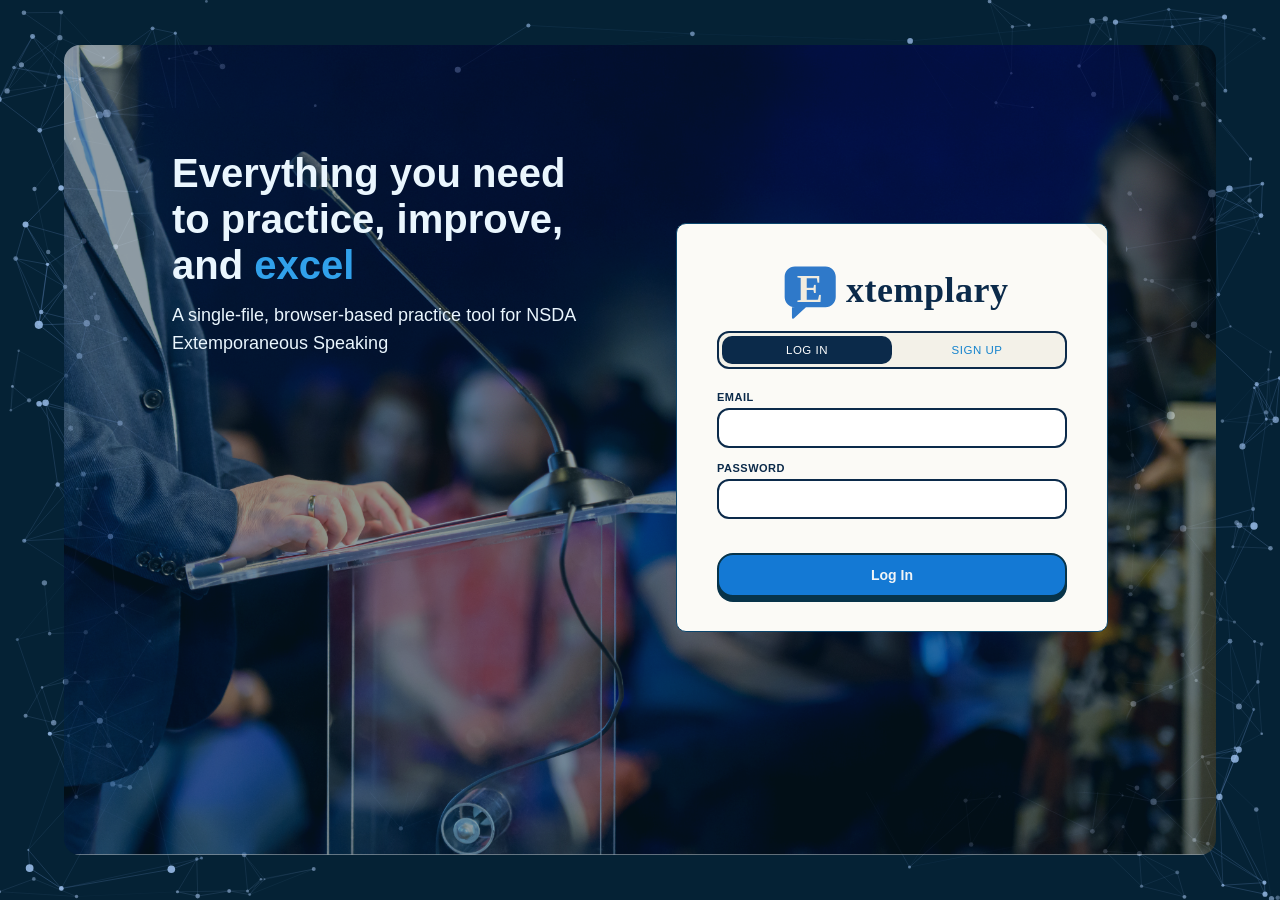
==== index.html @ 8bc2e354 "separated ballot feedback into small sections" ====
<!DOCTYPE html>
<html lang="en">
<head>
<meta charset="UTF-8" />
<meta name="viewport" content="width=device-width, initial-scale=1.0" />
<meta name="theme-color" content="#052235" />
<meta name="mobile-web-app-capable" content="yes" />
<meta name="apple-mobile-web-app-capable" content="yes" />
<meta name="apple-mobile-web-app-status-bar-style" content="black-translucent" />
<meta name="apple-mobile-web-app-title" content="Extemplary" />
<title>Extemplary</title>
<link rel="icon" type="image/svg+xml" href="data:image/svg+xml,%3Csvg xmlns='http://www.w3.org/2000/svg' viewBox='0 0 36 37'%3E%3Cpath d='M9 2H27C30.3137 2 33 4.68629 33 8V20C33 23.3137 30.3137 26 27 26H15.5L8.5 32.5C8.03 32.94 7.28 32.6 7.28 31.96V26H9C5.68629 26 3 23.3137 3 20V8C3 4.68629 5.68629 2 9 2Z' fill='%232f79c9'/%3E%3Ctext x='18' y='15' text-anchor='middle' dominant-baseline='central' font-family='Georgia, Iowan Old Style, Palatino Linotype, Book Antiqua, serif' font-weight='900' font-size='23' fill='%23f1ecdf'%3EE%3C/text%3E%3C/svg%3E" />
<link rel="stylesheet" href="style.css" />
<script src="data.js"></script>
<script src="vendor/jspdf.umd.min.js"></script>
<script src="vendor/supabase.js"></script>
</head>
<body>

<div id="iconSpriteMount"></div>
<script src="index-icons.js"></script>

<button type="button" id="previewExitBtn" aria-label="Close example and return to sign in">
  <svg viewBox="0 0 24 24" fill="none" stroke="currentColor" stroke-width="2.5" stroke-linecap="round" stroke-linejoin="round"><use href="#icon-17"></use></svg>
</button>

<div class="toast-container" id="toastContainer" aria-live="polite"></div>

<div class="settings-panel hint-banner hidden" id="firstVisitHint">
  <div class="sp-head">
    <span>Tip</span>
  </div>

  <div class="sp-body">
    Press <kbd>?</kbd> anytime to see keyboard shortcuts.
  </div>
  <button type="button" id="firstVisitHintClose" class="hint-banner-close" aria-label="Dismiss">&times;</button>
</div>

<div class="side-words left" id="sideWordsLeft" aria-hidden="true"><div class="side-words-inner" id="sideWordsLeftInner"></div></div>
<div class="side-words right" id="sideWordsRight" aria-hidden="true"><div class="side-words-inner" id="sideWordsRightInner"></div></div>
<div class="side-words-glow left" id="sideWordsLeftGlow" aria-hidden="true"><div class="side-words-inner" id="sideWordsLeftGlowInner"></div></div>
<div class="side-words-glow right" id="sideWordsRightGlow" aria-hidden="true"><div class="side-words-inner" id="sideWordsRightGlowInner"></div></div>

<div id="signalOverlay" role="alert" aria-live="assertive">
  <div class="overlay-backdrop"></div>
  <div class="overlay-card" id="overlayCard">
    <button class="overlay-dismiss" id="overlayDismiss" aria-label="Dismiss">×</button>
    <div class="ov-label" id="overlayLabel">Time Signal</div>
    <div class="ov-time" id="overlayTime"></div>
    <div class="ov-sub" id="overlaySub"></div>
    <div class="ov-warn" id="overlayWarn"></div>
  </div>
</div>

<header class="topbar">
  <div class="brand">
    <div class="mark"><span class="mark-e-wrap" aria-hidden="true"><svg viewBox="0 0 36 37" fill="none"><use href="#icon-18"></use></svg></span>xtemplary</div>
  </div>
  <div style="display:flex;align-items:center;gap:12px;flex-wrap:nowrap;flex-shrink:0;">
    <div class="session-tag" id="sessionTag"><span class="rt-num" id="sessionDateLabel">Round 1</span></div>
    <button class="gear-btn" id="streakToggle" type="button" aria-label="Streak Calendar" title="Streak Calendar">
      <svg viewBox="0 0 24 24" width="21" height="21" fill="none" stroke="currentColor" stroke-width="2" stroke-linecap="round" stroke-linejoin="round"><use href="#icon-19"></use></svg>
    </button>
    <button class="gear-btn" id="historyToggle" type="button" aria-label="My Ballot History" title="My Ballot History">
      <svg viewBox="0 0 24 24" width="21" height="21" fill="none" stroke="currentColor" stroke-width="2" stroke-linecap="round" stroke-linejoin="round"><use href="#icon-20"></use></svg>
    </button>
    <button class="gear-btn" id="timerToggle" type="button" aria-label="Prep Timer" title="30-Minute Prep Timer">
      <svg viewBox="0 0 24 24" width="21" height="21" fill="none" stroke="currentColor" stroke-width="2" stroke-linecap="round" stroke-linejoin="round">
        <line x1="10" y1="2" x2="14" y2="2"></line>
        <line class="timer-hand" x1="12" y1="14" x2="12" y2="9"></line>
        <circle cx="12" cy="14" r="8"></circle>
      </svg>
      <span class="timer-badge hidden" id="timerBadge">30:00</span>
    </button>
    <button class="gear-btn" id="settingsToggle" type="button" aria-label="Time Signal Settings" title="Time Signal Settings">
      <svg viewBox="0 0 24 24" width="21" height="21" fill="none" stroke="currentColor" stroke-width="2" stroke-linecap="round" stroke-linejoin="round"><use href="#icon-22"></use></svg>
    </button>
    <button class="gear-btn" id="themeToggle" type="button" aria-label="Toggle light/dark mode" title="Toggle light/dark mode">
      <svg viewBox="0 0 24 24" width="21" height="21" fill="none" stroke="currentColor" stroke-width="2" stroke-linecap="round" stroke-linejoin="round" id="themeIconMoon"><use href="#icon-23"></use></svg>
      <svg viewBox="0 0 24 24" width="21" height="21" fill="none" stroke="currentColor" stroke-width="2" stroke-linecap="round" stroke-linejoin="round" id="themeIconSun" class="hidden"><use href="#icon-24"></use></svg>
    </button>
    <button class="gear-btn" id="shortcutsToggle" type="button" aria-label="Keyboard shortcuts" title="Keyboard shortcuts">
      <svg viewBox="0 0 24 24" width="21" height="21" fill="none" stroke="currentColor" stroke-width="2" stroke-linecap="round" stroke-linejoin="round"><use href="#icon-25"></use></svg>
    </button>
    <button class="gear-btn" id="briefingToggle" type="button" aria-label="Tournament Briefing" title="Tournament Briefing — current events overview">
      <svg viewBox="0 0 24 24" width="21" height="21" fill="none" stroke="currentColor" stroke-width="2" stroke-linecap="round" stroke-linejoin="round"><use href="#icon-26"></use></svg>
    </button>
    <button class="gear-btn" id="citationToggle" type="button" aria-label="Citation Checker" title="Citation Checker — verify a quote against its source">
      <svg viewBox="0 0 24 24" width="21" height="21" fill="none" stroke="currentColor" stroke-width="2" stroke-linecap="round" stroke-linejoin="round"><use href="#icon-27"></use></svg>
    </button>
    <button class="gear-btn" id="helpToggle" type="button" aria-label="Example Ballot" title="See an example ballot">
      <svg viewBox="0 0 24 24" width="21" height="21" fill="none" stroke="currentColor" stroke-width="2" stroke-linecap="round" stroke-linejoin="round"><use href="#icon-28"></use></svg>
    </button>
  </div>
</header>

<button class="nav-hamburger-persistent hidden" id="navMenuPersistentToggle" type="button" aria-label="Open menu" title="Menu">
  <svg viewBox="0 0 24 24" width="27" height="27" fill="none" stroke="currentColor" stroke-width="3" stroke-linecap="round" stroke-linejoin="round"><use href="#icon-30"></use></svg>
</button>

<button class="streak-fab hidden" id="streakFab" type="button" aria-label="Current streak" title="Current streak">
  <svg viewBox="0 0 24 24" width="24" height="24" id="streakFabIcon" class="flame-icon" aria-hidden="true">
    <g class="flame-sway">
      <path class="flame-layer flame-outer" d="M8.5 14.5A2.5 2.5 0 0 0 11 12c0-1.38-.5-2-1-3-1.072-2.143-.224-4.054 2-6 .5 2.5 2 4.9 4 6.5 2 1.6 3 3.5 3 5.5a7 7 0 1 1-14 0c0-1.153.433-2.294 1-3a2.5 2.5 0 0 0 2.5 2.5z"/>
      <path class="flame-layer flame-mid" d="M10.8 14.1c0-1 .9-1.7.8-3-.1-1 .3-1.9 1.1-2.6.1 1 .8 1.9 1.6 2.6.8.7 1.3 1.6 1.3 2.6a3.6 3.6 0 1 1-7.2 0c0-.5.15-1 .4-1.5z"/>
      <path class="flame-layer flame-inner" d="M10.9 14c0-.6.5-1 .4-1.8-.1-.6.2-1.1.6-1.5.1.6.5 1.1 1 1.5.5.4.8.9.8 1.5a1.85 1.85 0 1 1-3.7 0c0-.3.05-.55.15-.8z"/>
      <ellipse class="flame-layer flame-core" cx="12" cy="15.6" rx="1" ry="1.4"/>
    </g>
    <circle class="flame-spark flame-spark-1" cx="10.4" cy="9.4" r="0.55"/>
    <circle class="flame-spark flame-spark-2" cx="14.1" cy="8.2" r="0.42"/>
    <circle class="flame-spark flame-spark-3" cx="12.2" cy="7" r="0.35"/>
  </svg>
  <span class="streak-fab-count" id="streakFabCount">0</span>
</button>

<div class="nav-drawer" id="navMenuPanel">
  <div class="nav-drawer-head">
    <button class="nav-hamburger-fab" id="navMenuToggle" type="button" aria-label="Menu" title="Menu" aria-haspopup="true" aria-expanded="true">
      <svg viewBox="0 0 24 24" width="27" height="27" fill="none" stroke="currentColor" stroke-width="3" stroke-linecap="round" stroke-linejoin="round"><use href="#icon-30"></use></svg>
    </button>
    <div class="nav-drawer-user">
      <button type="button" class="nav-drawer-username" id="speakerName" title="Click to copy">@you</button>
      <span class="nav-drawer-email hidden" id="accountEmail"></span>
    </div>
  </div>
  <div class="sp-body nav-menu-body">
    <button type="button" class="nav-menu-item" id="navHomeBtn">
      <svg viewBox="0 0 24 24" width="19" height="19" fill="none" stroke="currentColor" stroke-width="2" stroke-linecap="round" stroke-linejoin="round"><use href="#icon-32"></use></svg>
      <span>Home</span>
    </button>
    <div class="nav-menu-divider"></div>
    <button type="button" class="nav-menu-item" data-target="streakToggle">
      <svg viewBox="0 0 24 24" width="19" height="19" fill="none" stroke="currentColor" stroke-width="2" stroke-linecap="round" stroke-linejoin="round"><use href="#icon-33"></use></svg>
      <span>Calendar</span>
    </button>
    <button type="button" class="nav-menu-item" data-target="historyToggle">
      <svg viewBox="0 0 24 24" width="19" height="19" fill="none" stroke="currentColor" stroke-width="2" stroke-linecap="round" stroke-linejoin="round"><use href="#icon-34"></use></svg>
      <span>My Ballot History</span>
    </button>
    <button type="button" class="nav-menu-item" data-target="timerToggle">
      <svg viewBox="0 0 24 24" width="19" height="19" fill="none" stroke="currentColor" stroke-width="2" stroke-linecap="round" stroke-linejoin="round"><use href="#icon-35"></use></svg>
      <span>Timer</span>
    </button>
    <button type="button" class="nav-menu-item" data-target="settingsToggle">
      <svg viewBox="0 0 24 24" width="19" height="19" fill="none" stroke="currentColor" stroke-width="2" stroke-linecap="round" stroke-linejoin="round"><use href="#icon-36"></use></svg>
      <span>Time Signals</span>
    </button>
    <button type="button" class="nav-menu-item" data-target="themeToggle">
      <svg viewBox="0 0 24 24" width="18" height="18" fill="none" stroke="currentColor" stroke-width="2" stroke-linecap="round" stroke-linejoin="round" id="navThemeIconMoon"><use href="#icon-23"></use></svg>
      <svg viewBox="0 0 24 24" width="18" height="18" fill="none" stroke="currentColor" stroke-width="2" stroke-linecap="round" stroke-linejoin="round" id="navThemeIconSun" class="hidden"><use href="#icon-24"></use></svg>
      <span id="navThemeLabel">Dark Mode</span>
    </button>
    <button type="button" class="nav-menu-item" data-target="shortcutsToggle">
      <svg viewBox="0 0 24 24" width="19" height="19" fill="none" stroke="currentColor" stroke-width="2" stroke-linecap="round" stroke-linejoin="round"><use href="#icon-38"></use></svg>
      <span>Shortcuts</span>
    </button>
    <button type="button" class="nav-menu-item" data-target="briefingToggle">
      <svg viewBox="0 0 24 24" width="19" height="19" fill="none" stroke="currentColor" stroke-width="2" stroke-linecap="round" stroke-linejoin="round"><use href="#icon-39"></use></svg>
      <span>Current Events Summary</span>
    </button>
    <button type="button" class="nav-menu-item" data-target="citationToggle">
      <svg viewBox="0 0 24 24" width="19" height="19" fill="none" stroke="currentColor" stroke-width="2" stroke-linecap="round" stroke-linejoin="round"><use href="#icon-40"></use></svg>
      <span>Citation Checker</span>
    </button>
    <button type="button" class="nav-menu-item" data-target="helpToggle">
      <svg viewBox="0 0 24 24" width="19" height="19" fill="none" stroke="currentColor" stroke-width="2" stroke-linecap="round" stroke-linejoin="round"><use href="#icon-41"></use></svg>
      <span>Example Ballot</span>
    </button>
    <div class="nav-menu-divider"></div>
    <button type="button" class="btn primary nav-signout-btn hidden" id="signOutBtn">Sign out</button>
  </div>
</div>

<main>
  <div class="ballot" id="ballot">

    <button class="ai-compare-toggle-btn" id="aiCompareToggle" type="button" aria-label="LLM Model Rankings" title="LLM Model Rankings">
      <svg viewBox="0 0 24 24" width="18" height="18" fill="none" stroke="currentColor" stroke-width="2" stroke-linecap="round" stroke-linejoin="round">
        <rect x="3" y="14.5" width="5" height="6.5" rx="1.4"></rect>
        <rect x="9.5" y="3" width="5" height="18" rx="1.4"></rect>
        <rect x="16" y="9.5" width="5" height="11.5" rx="1.4"></rect>
      </svg>
    </button>
    <button class="rubric-toggle-btn" id="rubricToggle" type="button" aria-label="Grading Rubric" title="Grading Rubric">
      <svg viewBox="0 0 24 24" width="20" height="20" fill="none" stroke="currentColor" stroke-width="2" stroke-linecap="round" stroke-linejoin="round"><use href="#icon-70"></use></svg>
    </button>
    <div class="print-brand" aria-hidden="true">
      <span class="mark-e-wrap" style="width:26px;height:24px;"><svg viewBox="0 0 36 37" fill="none"><use href="#icon-42"></use></svg></span>
      <span class="print-brand-name">xtemplary</span>
    </div>
    <div class="ballot-head">
      <div class="ballot-head-top">
        <div class="ballot-head-left">
          <div class="ballot-title" id="ballotTitle">Practice Ballot</div>
          <div class="field ballot-mode-label is-regular" id="ballotModeLabel">Regular Practice</div>
        </div>

        <div class="mode-switch-hint" id="modeSwitchHint">Full 7-minute round, graded on all 8 rubric categories.</div>
      </div>
    </div>

    <div class="ballot-body">

      <div id="view-record">

        <div class="mode-switch-row">
          <div class="mode-switch" id="modeSwitch" role="tablist" aria-label="Practice mode">
            <button type="button" class="mode-switch-btn active" id="modeRegularBtn" data-mode="regular" role="tab" aria-selected="true">Regular Practice</button>
            <button type="button" class="mode-switch-btn" id="modeIntroDrillBtn" data-mode="introdrill" role="tab" aria-selected="false">Rapid Drill: Intro</button>
            <button type="button" class="mode-switch-btn" id="modeBodyDrillBtn" data-mode="bodydrill" role="tab" aria-selected="false">Rapid Drill: Body</button>
            <button type="button" class="mode-switch-btn" id="modeRoughDraftBtn" data-mode="roughdraft" role="tab" aria-selected="false">Rough Draft</button>
          </div>

          <div class="model-picker" id="modelPicker">
            <button type="button" class="model-picker-btn" id="modelPickerBtn" aria-haspopup="listbox" aria-expanded="false" title="Choose the AI that judges your speech">
              <span class="model-picker-label" id="modelPickerLabel">GPT-OSS 120B</span>
              <svg class="model-picker-chevron" viewBox="0 0 24 24" width="14" height="14" fill="none" stroke="currentColor" stroke-width="2" stroke-linecap="round" stroke-linejoin="round"><polyline points="6 9 12 15 18 9"></polyline></svg>
            </button>
            <div class="model-picker-menu hidden" id="modelPickerMenu" role="listbox" aria-label="Judge model">
              <div class="tier-switch mode-switch" id="tierSwitch" role="tablist" aria-label="Model tier">
                <button type="button" class="mode-switch-btn tier-switch-btn tier-free active" data-tier="free" role="tab" aria-selected="true">Free</button>
                <button type="button" class="mode-switch-btn tier-switch-btn tier-advanced" data-tier="advanced" role="tab" aria-selected="false">Advanced</button>
                <button type="button" class="mode-switch-btn tier-switch-btn tier-frontier" data-tier="frontier" role="tab" aria-selected="false">Frontier</button>
              </div>
              <button type="button" class="model-picker-option active" data-model="llama" data-tier="free" role="option" aria-selected="true">
                <span class="model-picker-option-text">
                  <span class="model-picker-option-name-row"><span class="model-picker-option-name">GPT-OSS 120B</span><span class="model-star-rating" aria-label="1 of 5 stars"><svg class="star-icon filled" viewBox="0 0 24 24" width="10" height="10"><path d="M12 2.5l2.9 6.1 6.6.7-4.9 4.6 1.3 6.6L12 17.6l-5.9 3.1 1.3-6.6-4.9-4.6 6.6-.7z"/></svg><svg class="star-icon" viewBox="0 0 24 24" width="10" height="10"><path d="M12 2.5l2.9 6.1 6.6.7-4.9 4.6 1.3 6.6L12 17.6l-5.9 3.1 1.3-6.6-4.9-4.6 6.6-.7z"/></svg><svg class="star-icon" viewBox="0 0 24 24" width="10" height="10"><path d="M12 2.5l2.9 6.1 6.6.7-4.9 4.6 1.3 6.6L12 17.6l-5.9 3.1 1.3-6.6-4.9-4.6 6.6-.7z"/></svg><svg class="star-icon" viewBox="0 0 24 24" width="10" height="10"><path d="M12 2.5l2.9 6.1 6.6.7-4.9 4.6 1.3 6.6L12 17.6l-5.9 3.1 1.3-6.6-4.9-4.6 6.6-.7z"/></svg><svg class="star-icon" viewBox="0 0 24 24" width="10" height="10"><path d="M12 2.5l2.9 6.1 6.6.7-4.9 4.6 1.3 6.6L12 17.6l-5.9 3.1 1.3-6.6-4.9-4.6 6.6-.7z"/></svg></span></span>
                  <span class="model-picker-option-sub">OpenAI</span>
                </span>
                <svg class="model-picker-check" viewBox="0 0 24 24" width="16" height="16" fill="none" stroke="currentColor" stroke-width="2.5" stroke-linecap="round" stroke-linejoin="round"><polyline points="20 6 9 17 4 12"></polyline></svg>
              </button>
              <button type="button" class="model-picker-option" data-model="glm52" data-tier="free" role="option" aria-selected="false">
                <span class="model-picker-option-text">
                  <span class="model-picker-option-name-row"><span class="model-picker-option-name">GLM 5.2</span><span class="model-star-rating" aria-label="3 of 5 stars"><svg class="star-icon filled" viewBox="0 0 24 24" width="10" height="10"><path d="M12 2.5l2.9 6.1 6.6.7-4.9 4.6 1.3 6.6L12 17.6l-5.9 3.1 1.3-6.6-4.9-4.6 6.6-.7z"/></svg><svg class="star-icon filled" viewBox="0 0 24 24" width="10" height="10"><path d="M12 2.5l2.9 6.1 6.6.7-4.9 4.6 1.3 6.6L12 17.6l-5.9 3.1 1.3-6.6-4.9-4.6 6.6-.7z"/></svg><svg class="star-icon filled" viewBox="0 0 24 24" width="10" height="10"><path d="M12 2.5l2.9 6.1 6.6.7-4.9 4.6 1.3 6.6L12 17.6l-5.9 3.1 1.3-6.6-4.9-4.6 6.6-.7z"/></svg><svg class="star-icon" viewBox="0 0 24 24" width="10" height="10"><path d="M12 2.5l2.9 6.1 6.6.7-4.9 4.6 1.3 6.6L12 17.6l-5.9 3.1 1.3-6.6-4.9-4.6 6.6-.7z"/></svg><svg class="star-icon" viewBox="0 0 24 24" width="10" height="10"><path d="M12 2.5l2.9 6.1 6.6.7-4.9 4.6 1.3 6.6L12 17.6l-5.9 3.1 1.3-6.6-4.9-4.6 6.6-.7z"/></svg></span></span>
                  <span class="model-picker-option-sub">Z.ai</span>
                </span>
                <svg class="model-picker-check" viewBox="0 0 24 24" width="16" height="16" fill="none" stroke="currentColor" stroke-width="2.5" stroke-linecap="round" stroke-linejoin="round"><polyline points="20 6 9 17 4 12"></polyline></svg>
              </button>
              <button type="button" class="model-picker-option" data-model="qwen38" data-tier="free" role="option" aria-selected="false">
                <span class="model-picker-option-text">
                  <span class="model-picker-option-name-row"><span class="model-picker-option-name">Qwen3.8 2.4T A95B</span><span class="model-star-rating" aria-label="2 of 5 stars"><svg class="star-icon filled" viewBox="0 0 24 24" width="10" height="10"><path d="M12 2.5l2.9 6.1 6.6.7-4.9 4.6 1.3 6.6L12 17.6l-5.9 3.1 1.3-6.6-4.9-4.6 6.6-.7z"/></svg><svg class="star-icon filled" viewBox="0 0 24 24" width="10" height="10"><path d="M12 2.5l2.9 6.1 6.6.7-4.9 4.6 1.3 6.6L12 17.6l-5.9 3.1 1.3-6.6-4.9-4.6 6.6-.7z"/></svg><svg class="star-icon" viewBox="0 0 24 24" width="10" height="10"><path d="M12 2.5l2.9 6.1 6.6.7-4.9 4.6 1.3 6.6L12 17.6l-5.9 3.1 1.3-6.6-4.9-4.6 6.6-.7z"/></svg><svg class="star-icon" viewBox="0 0 24 24" width="10" height="10"><path d="M12 2.5l2.9 6.1 6.6.7-4.9 4.6 1.3 6.6L12 17.6l-5.9 3.1 1.3-6.6-4.9-4.6 6.6-.7z"/></svg><svg class="star-icon" viewBox="0 0 24 24" width="10" height="10"><path d="M12 2.5l2.9 6.1 6.6.7-4.9 4.6 1.3 6.6L12 17.6l-5.9 3.1 1.3-6.6-4.9-4.6 6.6-.7z"/></svg></span></span>
                  <span class="model-picker-option-sub">Alibaba</span>
                </span>
                <svg class="model-picker-check" viewBox="0 0 24 24" width="16" height="16" fill="none" stroke="currentColor" stroke-width="2.5" stroke-linecap="round" stroke-linejoin="round"><polyline points="20 6 9 17 4 12"></polyline></svg>
              </button>
              <button type="button" class="model-picker-option hidden" data-model="kimik3" data-tier="advanced" role="option" aria-selected="false">
                <span class="model-picker-option-text">
                  <span class="model-picker-option-name-row"><span class="model-picker-option-name">Kimi K3</span><span class="model-star-rating" aria-label="4 of 5 stars"><svg class="star-icon filled" viewBox="0 0 24 24" width="10" height="10"><path d="M12 2.5l2.9 6.1 6.6.7-4.9 4.6 1.3 6.6L12 17.6l-5.9 3.1 1.3-6.6-4.9-4.6 6.6-.7z"/></svg><svg class="star-icon filled" viewBox="0 0 24 24" width="10" height="10"><path d="M12 2.5l2.9 6.1 6.6.7-4.9 4.6 1.3 6.6L12 17.6l-5.9 3.1 1.3-6.6-4.9-4.6 6.6-.7z"/></svg><svg class="star-icon filled" viewBox="0 0 24 24" width="10" height="10"><path d="M12 2.5l2.9 6.1 6.6.7-4.9 4.6 1.3 6.6L12 17.6l-5.9 3.1 1.3-6.6-4.9-4.6 6.6-.7z"/></svg><svg class="star-icon filled" viewBox="0 0 24 24" width="10" height="10"><path d="M12 2.5l2.9 6.1 6.6.7-4.9 4.6 1.3 6.6L12 17.6l-5.9 3.1 1.3-6.6-4.9-4.6 6.6-.7z"/></svg><svg class="star-icon" viewBox="0 0 24 24" width="10" height="10"><path d="M12 2.5l2.9 6.1 6.6.7-4.9 4.6 1.3 6.6L12 17.6l-5.9 3.1 1.3-6.6-4.9-4.6 6.6-.7z"/></svg></span></span>
                  <span class="model-picker-option-sub">Moonshot AI</span>
                </span>
                <svg class="model-picker-check" viewBox="0 0 24 24" width="16" height="16" fill="none" stroke="currentColor" stroke-width="2.5" stroke-linecap="round" stroke-linejoin="round"><polyline points="20 6 9 17 4 12"></polyline></svg>
              </button>
              <button type="button" class="model-picker-option hidden" data-model="deepseekv4pro" data-tier="advanced" role="option" aria-selected="false">
                <span class="model-picker-option-text">
                  <span class="model-picker-option-name-row"><span class="model-picker-option-name">DeepSeek V4 Pro</span><span class="model-star-rating" aria-label="3 of 5 stars"><svg class="star-icon filled" viewBox="0 0 24 24" width="10" height="10"><path d="M12 2.5l2.9 6.1 6.6.7-4.9 4.6 1.3 6.6L12 17.6l-5.9 3.1 1.3-6.6-4.9-4.6 6.6-.7z"/></svg><svg class="star-icon filled" viewBox="0 0 24 24" width="10" height="10"><path d="M12 2.5l2.9 6.1 6.6.7-4.9 4.6 1.3 6.6L12 17.6l-5.9 3.1 1.3-6.6-4.9-4.6 6.6-.7z"/></svg><svg class="star-icon filled" viewBox="0 0 24 24" width="10" height="10"><path d="M12 2.5l2.9 6.1 6.6.7-4.9 4.6 1.3 6.6L12 17.6l-5.9 3.1 1.3-6.6-4.9-4.6 6.6-.7z"/></svg><svg class="star-icon" viewBox="0 0 24 24" width="10" height="10"><path d="M12 2.5l2.9 6.1 6.6.7-4.9 4.6 1.3 6.6L12 17.6l-5.9 3.1 1.3-6.6-4.9-4.6 6.6-.7z"/></svg><svg class="star-icon" viewBox="0 0 24 24" width="10" height="10"><path d="M12 2.5l2.9 6.1 6.6.7-4.9 4.6 1.3 6.6L12 17.6l-5.9 3.1 1.3-6.6-4.9-4.6 6.6-.7z"/></svg></span></span>
                  <span class="model-picker-option-sub">DeepSeek</span>
                </span>
                <svg class="model-picker-check" viewBox="0 0 24 24" width="16" height="16" fill="none" stroke="currentColor" stroke-width="2.5" stroke-linecap="round" stroke-linejoin="round"><polyline points="20 6 9 17 4 12"></polyline></svg>
              </button>
              <button type="button" class="model-picker-option hidden" data-model="gemini37flash" data-tier="advanced" role="option" aria-selected="false">
                <span class="model-picker-option-text">
                  <span class="model-picker-option-name-row"><span class="model-picker-option-name">Gemini 3.7 Flash</span><span class="model-star-rating" aria-label="3 of 5 stars"><svg class="star-icon filled" viewBox="0 0 24 24" width="10" height="10"><path d="M12 2.5l2.9 6.1 6.6.7-4.9 4.6 1.3 6.6L12 17.6l-5.9 3.1 1.3-6.6-4.9-4.6 6.6-.7z"/></svg><svg class="star-icon filled" viewBox="0 0 24 24" width="10" height="10"><path d="M12 2.5l2.9 6.1 6.6.7-4.9 4.6 1.3 6.6L12 17.6l-5.9 3.1 1.3-6.6-4.9-4.6 6.6-.7z"/></svg><svg class="star-icon filled" viewBox="0 0 24 24" width="10" height="10"><path d="M12 2.5l2.9 6.1 6.6.7-4.9 4.6 1.3 6.6L12 17.6l-5.9 3.1 1.3-6.6-4.9-4.6 6.6-.7z"/></svg><svg class="star-icon" viewBox="0 0 24 24" width="10" height="10"><path d="M12 2.5l2.9 6.1 6.6.7-4.9 4.6 1.3 6.6L12 17.6l-5.9 3.1 1.3-6.6-4.9-4.6 6.6-.7z"/></svg><svg class="star-icon" viewBox="0 0 24 24" width="10" height="10"><path d="M12 2.5l2.9 6.1 6.6.7-4.9 4.6 1.3 6.6L12 17.6l-5.9 3.1 1.3-6.6-4.9-4.6 6.6-.7z"/></svg></span></span>
                  <span class="model-picker-option-sub">Google</span>
                </span>
                <svg class="model-picker-check" viewBox="0 0 24 24" width="16" height="16" fill="none" stroke="currentColor" stroke-width="2.5" stroke-linecap="round" stroke-linejoin="round"><polyline points="20 6 9 17 4 12"></polyline></svg>
              </button>
              <button type="button" class="model-picker-option hidden" data-model="opus5" data-tier="frontier" role="option" aria-selected="false">
                <span class="model-picker-option-text">
                  <span class="model-picker-option-name-row"><span class="model-picker-option-name">Claude Opus 5</span><span class="model-star-rating" aria-label="5 of 5 stars"><svg class="star-icon filled" viewBox="0 0 24 24" width="10" height="10"><path d="M12 2.5l2.9 6.1 6.6.7-4.9 4.6 1.3 6.6L12 17.6l-5.9 3.1 1.3-6.6-4.9-4.6 6.6-.7z"/></svg><svg class="star-icon filled" viewBox="0 0 24 24" width="10" height="10"><path d="M12 2.5l2.9 6.1 6.6.7-4.9 4.6 1.3 6.6L12 17.6l-5.9 3.1 1.3-6.6-4.9-4.6 6.6-.7z"/></svg><svg class="star-icon filled" viewBox="0 0 24 24" width="10" height="10"><path d="M12 2.5l2.9 6.1 6.6.7-4.9 4.6 1.3 6.6L12 17.6l-5.9 3.1 1.3-6.6-4.9-4.6 6.6-.7z"/></svg><svg class="star-icon filled" viewBox="0 0 24 24" width="10" height="10"><path d="M12 2.5l2.9 6.1 6.6.7-4.9 4.6 1.3 6.6L12 17.6l-5.9 3.1 1.3-6.6-4.9-4.6 6.6-.7z"/></svg><svg class="star-icon filled" viewBox="0 0 24 24" width="10" height="10"><path d="M12 2.5l2.9 6.1 6.6.7-4.9 4.6 1.3 6.6L12 17.6l-5.9 3.1 1.3-6.6-4.9-4.6 6.6-.7z"/></svg></span></span>
                  <span class="model-picker-option-sub">Anthropic</span>
                </span>
                <svg class="model-picker-check" viewBox="0 0 24 24" width="16" height="16" fill="none" stroke="currentColor" stroke-width="2.5" stroke-linecap="round" stroke-linejoin="round"><polyline points="20 6 9 17 4 12"></polyline></svg>
              </button>
            </div>
          </div>

          <button type="button" class="start-timer-btn mode-regular" id="startTimerBtn" aria-label="Start Timer" title="Start Timer">
            <svg viewBox="0 0 24 24" fill="none" stroke="currentColor" stroke-width="2" stroke-linecap="round" stroke-linejoin="round">
              <line x1="10" y1="2" x2="14" y2="2"></line>
              <line x1="12" y1="14" x2="12" y2="9"></line>
              <circle cx="12" cy="14" r="8"></circle>
            </svg>
          </button>
        </div>

        <div class="settings-panel hidden" id="youtubePopover">
          <div class="sp-head">
            <span>YouTube Link</span>
          </div>
          <div class="sp-body">
            <input type="url" id="youtubeUrl" placeholder="Paste a YouTube video URL…"
              style="width:100%;font-family:var(--font-mono);font-size:12px;padding:8px 10px;border:1px solid var(--rule);border-radius:3px;background:#ffffff;color:var(--charcoal);margin-bottom:10px;" />
            <button class="btn primary" id="youtubeGoBtn" type="button" style="width:100%;">Continue &amp; Share Tab Audio</button>
            <div class="q-error" id="youtubeQuestionError" style="display:none;margin-top:6px;color:var(--score-red);">Please enter a question</div>
            <div class="q-hint" style="margin-top:6px;">Opens the link in a new tab, then asks you to share that tab with audio enabled. Leave blank if the tab is already open.</div>
          </div>
        </div>

        <div class="settings-panel hidden" id="shortcutsPanel">
          <div class="sp-head">
            <span>Keyboard Shortcuts</span>
          </div>
          <div class="sp-body" style="padding-bottom:14px;">
            <div class="shortcut-row"><span>Start / stop recording — or play / pause video while reviewing</span><kbd>Space</kbd></div>
            <div class="shortcut-row"><span>Toggle prep timer</span><kbd>T</kbd></div>
            <div class="shortcut-row"><span>Toggle time signal settings</span><kbd>S</kbd></div>
            <div class="shortcut-row"><span>Toggle light / dark mode</span><kbd>D</kbd></div>
            <div class="shortcut-row"><span>View example ballot</span><kbd>H</kbd></div>
            <div class="shortcut-row"><span>Close any open panel</span><kbd>Esc</kbd></div>
            <div class="shortcut-row"><span>Show this panel</span><kbd>?</kbd></div>
          </div>
        </div>

        <div class="settings-panel hidden rubric-panel" id="rubricPanel">
          <div class="sp-head">
            <span>Grading Rubric</span>
            <span>100 pts</span>
          </div>
          <div class="sp-body">

            <div class="rubric-mode-bar" id="rubricModeBar">
              <span class="rubric-mode-label" id="rubricModeLabel">Regular Practice Rubric</span>
              <select class="rubric-mode-select hidden" id="rubricModeSelect" aria-label="Choose which rubric to view">
                <option value="regular">Regular Practice</option>
                <option value="introdrill">Rapid Drill: Intro</option>
                <option value="bodydrill">Rapid Drill: Body</option>
                <option value="roughdraft">Rough Draft</option>
              </select>
            </div>
            <table class="rubric-table">
              <thead>
                <tr><th>Category</th><th>Pts</th><th>Criteria</th></tr>
              </thead>
              <tbody>
                <tr>
                  <td>1. Creative Hook &amp; Intro</td><td>8</td>
                  <td>Evaluates the attention grabbing device (AGD): is it a cliché quote/statistic, or a genuinely creative narrative/analogy?<br>Assesses the link: does the hook transition smoothly into the exact question drawn, or is it forced?<br>Checks for a clear, explicit thesis statement and a formal preview of the 3 distinct main points.</td>
                </tr>
                <tr>
                  <td>2. Structure</td><td>10</td>
                  <td>Structure is similar to the following: 1 AGD, a smooth transition into the question, a clear thesis, a quick preview of 3 main points, 3 body paragraphs, and a so-what conclusion.<br>Is there a clear and smooth transition between every part (clear signposting)?<br>Does it use transition words and not abrupt?<br>Does the speaker cleanly refer back to their AGD multiple times throughout their speech?<br>Does the conclusion's "So What?" explicitly tie back to the AGD with a clear final insight, rather than just summarizing the three points?<br>Is the amount of time spent on each speech section reasonable  (14%, 26%, 26%, 26%, 7%)?</td>
                </tr>
                <tr>
                  <td>3. Strength of Argument &amp; Analysis</td><td>16</td>
                  <td>How convincing is the argument?<br>How good is the analysis supporting the argument?<br>For strength of argument, is it valid (the conclusion actually follows from the premises), well-supported (real backing, not just assertion), and fair (engages honestly with the strongest opposing view and fully adresses counterarguments)?<br>For the analysis, does the speaker explicitly explain why their evidence is important and how it proves the point/claim they are making?</td>
                </tr>
                <tr>
                  <td>4. Flaws in Reasoning</td><td>12</td>
                  <td>Are there any logical falacies or holes in their reasoning (slippery slope, hasty generalization, false dilemma, post hoc, straw man, appeal to authority without warrant, etc.)?<br>Are there any unproven assumptions, weak causal links (correlation asserted as causation), or rhetorical intensity used in place of actual logical connection?<br>Does the speech have contradictions, where one point conflicts with another, or a later claim goes against an earlier one?</td>
                </tr>
                <tr>
                  <td>5. Strength of Evidence</td><td>16</td>
                  <td>Are there ~6 total unique sources/pieces of evidence used (the benchmark should be 1–2 sources per point)?<br>Are the publications credible?<br>Is the source knowlegeable in the topic in which the evidence discusses?<br>Does the cited data actually prove the speaker's claim?</td>
                </tr>
                <tr>
                  <td>6. Clarity</td><td>10</td>
                  <td>Are there any awkward wordings, unnatural, clunky, or convoluted phrasing?<br>Are there any vague pronouns ("it," "this," "that," "they," "these"), especially at the beginning of sentences (ex. 'This is...')?<br>Does the speech say what it needs to efficiently?<br>Does the speech refrain from using verbose language, circling back, over-explaining, or adding unnecessary fluff?<br>Does the speaker clearly signpost (verbally mark the start of the intro, each body point, and the conclusion)?<br>Are there any filler words ("really," "um...," "very," "just," "kind of," "sort of," "I think," "basically," etc.)?<br>Would a judge unfamiliar with the topic understand the speech: every term, acronym, or reference used?</td>
                </tr>
                <tr>
                  <td>7. Conclusion Strength</td><td>8</td>
                  <td>Does the conclusion accurately restate the 3 main body points?<br>Does the conclusion have a "so-what" conclusion that ends the speech with an extra note?<br>Does the conclusion deliver a satisfying, intentional echo back to the exact creative hook used in the introduction?</td>
                </tr>
                <tr>
                  <td>8. Speech Quality, Vocal Delivery, and Fluency</td><td>20</td>
                  <td>Did the speaker have proper volume, pace, tone, emphasis, and pauses?<br>Did the speaker refrain from filler words (um, uh, ah, er), quantifiers (basically, literally, actually, seriously), qualifiers (like, you know, I mean, I think), and transitionals (so, well, okay, anyway) without a purpose (such as humor)?<br>Did the pitch of the speech vary depending on the placement of the speech (not monotonous)?</td>
                </tr>
              </tbody>
              <tfoot>
                <tr><td>Total</td><td>100</td><td></td></tr>
              </tfoot>
            </table>

            <table class="rubric-table hidden" id="introRubricTable">
              <thead>
                <tr><th>Category</th><th>Pts</th><th>Criteria</th></tr>
              </thead>
              <tbody>
                <tr>
                  <td>1. Creative Hook, Link &amp; Thesis</td><td>40</td>
                  <td>Evaluates the attention grabbing device (AGD): is it a cliché quote/statistic, or a genuinely creative narrative/analogy?<br>Assesses the link: does the hook transition smoothly into the exact question drawn, or is it forced?<br>Checks for a clear, explicit thesis statement and a formal preview of the 3 distinct main points.<br>Judges the overall shape/pacing of the introduction itself.</td>
                </tr>
                <tr>
                  <td>2. Clarity</td><td>30</td>
                  <td>Are there any awkward wordings, unnatural, clunky, or convoluted phrasing?<br>Are there any vague pronouns ("it," "this," "that," "they," "these")?<br>Does the introduction say what it needs to efficiently?<br>Are there any filler words ("really," "um...," "very," "just," "kind of," "sort of," "I think," "basically," etc.)?<br>Would a judge unfamiliar with the topic understand every term or reference used?</td>
                </tr>
                <tr>
                  <td>3. Speech Quality, Vocal Delivery, and Fluency</td><td>30</td>
                  <td>Did the speaker have proper volume, pace, tone, emphasis, and pauses?<br>Did the speaker refrain from filler words (um, uh, ah, er), quantifiers, qualifiers, and transitionals without a purpose?<br>Did the pitch vary (not monotonous)?</td>
                </tr>
              </tbody>
              <tfoot>
                <tr><td>Total</td><td>100</td><td></td></tr>
              </tfoot>
            </table>

            <table class="rubric-table hidden" id="bodyRubricTable">
              <thead>
                <tr><th>Category</th><th>Pts</th><th>Criteria</th></tr>
              </thead>
              <tbody>
                <tr>
                  <td>1. Structure</td><td>12</td>
                  <td>Is there a clear topic sentence/claim stated up front, a signposted internal shape (assertion, support, explanation), and a clean sense of closure?<br>Is the point clearly signposted as a distinct point at the very start (e.g. "First," "Turning to")?<br>Is time reasonably split between stating the claim, developing it with evidence, and explaining its significance?</td>
                </tr>
                <tr>
                  <td>2. Strength of Argument &amp; Analysis</td><td>20</td>
                  <td>How convincing is the argument?<br>How good is the analysis supporting the argument?<br>Is it valid (the conclusion actually follows from the premises), well-supported (real backing, not just assertion), and fair (engages honestly with the strongest opposing view)?<br>Does the speaker explicitly explain why their evidence is important and how it proves the point/claim they are making?</td>
                </tr>
                <tr>
                  <td>3. Flaws in Reasoning</td><td>14</td>
                  <td>Are there any logical falacies or holes in their reasoning (slippery slope, hasty generalization, false dilemma, post hoc, straw man, appeal to authority without warrant, etc.)?<br>Are there any unproven assumptions, weak causal links (correlation asserted as causation), or rhetorical intensity used in place of actual logical connection?</td>
                </tr>
                <tr>
                  <td>4. Strength of Evidence</td><td>18</td>
                  <td>Are there ~1-2 unique sources/pieces of evidence used for this point?<br>Are the publications credible?<br>Is the source knowlegeable in the topic in which the evidence discusses?<br>Does the cited data actually prove the speaker's claim?</td>
                </tr>
                <tr>
                  <td>5. Clarity</td><td>12</td>
                  <td>Are there any awkward wordings, unnatural, clunky, or convoluted phrasing?<br>Are there any vague pronouns ("it," "this," "that," "they," "these")?<br>Does the point say what it needs to efficiently, refraining from verbose language, circling back, over-explaining, or unnecessary fluff?<br>Are there any filler words ("really," "um...," "very," "just," "kind of," "sort of," "I think," "basically," etc.)?<br>Would a judge unfamiliar with the topic understand every term, acronym, or reference used?</td>
                </tr>
                <tr>
                  <td>6. Speech Quality, Vocal Delivery, and Fluency</td><td>24</td>
                  <td>Did the speaker have proper volume, pace, tone, emphasis, and pauses?<br>Did the speaker refrain from filler words (um, uh, ah, er), quantifiers (basically, literally, actually, seriously), qualifiers (like, you know, I mean, I think), and transitionals (so, well, okay, anyway) without a purpose (such as humor)?<br>Did the pitch of the speech vary depending on the placement of the speech (not monotonous)?</td>
                </tr>
              </tbody>
              <tfoot>
                <tr><td>Total</td><td>100</td><td></td></tr>
              </tfoot>
            </table>

            <table class="rubric-table hidden" id="roughDraftRubricTable">
              <thead>
                <tr><th>Category</th><th>Pts</th><th>Criteria</th></tr>
              </thead>
              <tbody>
                <tr>
                  <td>1. Introduction Content — Question, AGD &amp; Contentions</td><td>20</td>
                  <td>Is the question clearly restated?<br>Is the AGD a genuinely creative narrative/analogy, or a generic/clichéd quote or statistic?<br>Are exactly 3 distinct, non-overlapping contentions previewed that plausibly answer the question?</td>
                </tr>
                <tr>
                  <td>2. Body Development &amp; Quote Analysis</td><td>35</td>
                  <td>Is each contention clearly stated up front in its body section?<br>Does the analysis of each quote actually explain WHY it proves the point, rather than just restating it? Remember this is rough-draft analysis, so judge whether the seed of a real explanation is present, not full polish.<br>If a combined analysis of both quotes is given instead of two separate ones, does it still connect both pieces of evidence to the contention?</td>
                </tr>
                <tr>
                  <td>3. Strength of Argument &amp; Reasoning</td><td>25</td>
                  <td>How convincing is each contention on its own logical merits?<br>Are there unproven assumptions, weak causal links, or named logical fallacies anywhere in the reasoning sketched out?<br>Do the 3 contentions meaningfully differ from one another, or do any overlap/restate each other?</td>
                </tr>
                <tr>
                  <td>4. Structural Cohesion &amp; AGD Linkage</td><td>10</td>
                  <td>Does each body section's 1-2 sentence link back to the AGD reference its specific imagery/framing, or is it a generic, forced callback?<br>Do the 3 contentions in the intro match the 3 contentions actually developed in the body sections, in the same order?</td>
                </tr>
                <tr>
                  <td>5. Conclusion Content</td><td>10</td>
                  <td>Does the conclusion accurately restate all 3 contentions?<br>Does the "so-what" close deliver an actual final insight/stake, rather than just repeating the contentions a second time?</td>
                </tr>
              </tbody>
              <tfoot>
                <tr><td>Total</td><td>100</td><td></td></tr>
              </tfoot>
            </table>
          </div>
        </div>

        <div class="settings-panel hidden" id="timerPanel">
          <div class="sp-head">
            <span>Prep Timer</span>
            <span id="timerStateTag">Ready</span>
          </div>
          <div class="sp-body" style="text-align:center;">
            <div class="timer-display" id="timerDisplay">30:00</div>
            <div class="timer-btn-row">
              <button class="btn primary" id="timerStartBtn" type="button">Start</button>
              <button class="btn ghost hidden" id="timerPauseBtn" type="button">Pause</button>
              <button class="btn ghost hidden" id="timerResumeBtn" type="button">Resume</button>
              <button class="btn ghost" id="timerResetBtn" type="button">Reset</button>
            </div>
          </div>
        </div>

        <div class="settings-panel hidden" id="settingsPanel">
          <div class="sp-head">
            <span>Time Signals</span>
          </div>
          <div class="sp-body">

            <div class="preset-section">
              <div class="preset-label">Load a Preset</div>
              <div class="preset-row">
                <button class="btn-preset" data-preset="5down" type="button">5 Down</button>
                <button class="btn-preset" data-preset="4down" type="button">4 Down</button>
                <button class="btn-preset" data-preset="3down" type="button">3 Down</button>
                <button class="btn-preset" data-preset="2down" type="button">2 Down</button>
                <button class="btn-preset" data-preset="halftime" type="button">Half-Time</button>
              </div>
            </div>
            <ul class="signal-list" id="signalList"></ul>
            <div class="add-signal-form" id="addForm">
              <div>
                <div style="font-family:var(--font-mono);font-size:10px;text-transform:uppercase;letter-spacing:1px;color:var(--slate);margin-bottom:4px;">Min : Sec</div>
                <div style="display:flex;gap:4px;align-items:center;">
                  <input type="number" id="sigMin" min="0" max="7" value="1" style="width:52px;" placeholder="min" />
                  <span style="font-family:var(--font-mono);">:</span>
                  <input type="number" id="sigSec" min="0" max="59" value="0" style="width:52px;" placeholder="sec" />
                </div>
              </div>
              <div>
                <div style="font-family:var(--font-mono);font-size:10px;text-transform:uppercase;letter-spacing:1px;color:var(--slate);margin-bottom:4px;">Label</div>
                <input type="text" id="sigLabel" placeholder="e.g. 3 Minutes" style="width:100%;" />
              </div>
              <div>
                <div style="font-family:var(--font-mono);font-size:10px;text-transform:uppercase;letter-spacing:1px;color:var(--slate);margin-bottom:4px;">Color</div>
                <input type="color" id="sigColor" value="#116daa" style="width:100%;height:34px;" />
              </div>
              <button class="btn-add" id="addSignalBtn" type="button">+ Add</button>
              <button class="btn ghost" id="resetSignalsBtn" type="button" style="font-size:12px;padding:8px 10px;">Reset</button>
            </div>
          </div>
        </div>

        <div class="question-block">

          <div class="q-mode-row" id="qModeRow">
            <button class="btn ghost q-mode-btn" id="qModeCustomBtn" type="button">Enter custom question</button>
            <button class="btn ghost q-mode-btn" id="qModeReceiveBtn" type="button">Receive a question</button>
          </div>
          <div class="q-error" id="qModeError" style="margin-bottom:10px;color:var(--score-red);">Please choose how you'd like to enter your question.</div>

          <div id="customQuestionBlock" class="hidden">
            <textarea id="extempQuestion" placeholder="Type or paste your extemp question here before recording…" rows="3"></textarea>
            <div class="q-error" id="questionError">Please enter your question before recording.</div>
          </div>

          <div id="generatedQuestionBlock" class="hidden">

            <div id="qCategoryStep">
              <div class="q-cat-row">
                <button class="btn ghost q-cat-btn" data-cat="Domestic" type="button">Domestic</button>
                <button class="btn ghost q-cat-btn" data-cat="International" type="button">International</button>
                <button class="btn ghost q-cat-btn" data-cat="Economic" type="button">Economic</button>
              </div>
            </div>

            <div id="qDifficultyStep" class="hidden">
              <div class="q-diff-slider-wrap">
                <div class="q-diff-badge-row">
                  <span class="q-diff-badge" id="qDifficultyLevelLabel">Medium</span>
                  <span class="q-diff-badge-sub" id="qDifficultyLevelNum">Level 16 of 30</span>
                </div>
                <div class="q-diff-track-outer">
                  <div class="q-diff-track-stops" id="qDifficultyStops" aria-hidden="true">
                    <span class="q-diff-stop" data-idx="0"></span>
                    <span class="q-diff-stop" data-idx="1"></span>
                    <span class="q-diff-stop" data-idx="2"></span>
                    <span class="q-diff-stop" data-idx="3"></span>
                    <span class="q-diff-stop" data-idx="4"></span>
                    <span class="q-diff-stop" data-idx="5"></span>
                    <span class="q-diff-stop" data-idx="6"></span>
                    <span class="q-diff-stop" data-idx="7"></span>
                    <span class="q-diff-stop" data-idx="8"></span>
                    <span class="q-diff-stop" data-idx="9"></span>
                    <span class="q-diff-stop" data-idx="10"></span>
                    <span class="q-diff-stop" data-idx="11"></span>
                    <span class="q-diff-stop" data-idx="12"></span>
                    <span class="q-diff-stop" data-idx="13"></span>
                    <span class="q-diff-stop" data-idx="14"></span>
                    <span class="q-diff-stop" data-idx="15"></span>
                    <span class="q-diff-stop" data-idx="16"></span>
                    <span class="q-diff-stop" data-idx="17"></span>
                    <span class="q-diff-stop" data-idx="18"></span>
                    <span class="q-diff-stop" data-idx="19"></span>
                    <span class="q-diff-stop" data-idx="20"></span>
                    <span class="q-diff-stop" data-idx="21"></span>
                    <span class="q-diff-stop" data-idx="22"></span>
                    <span class="q-diff-stop" data-idx="23"></span>
                    <span class="q-diff-stop" data-idx="24"></span>
                    <span class="q-diff-stop" data-idx="25"></span>
                    <span class="q-diff-stop" data-idx="26"></span>
                    <span class="q-diff-stop" data-idx="27"></span>
                    <span class="q-diff-stop" data-idx="28"></span>
                    <span class="q-diff-stop" data-idx="29"></span>
                  </div>
                  <input type="range" id="qDifficultySlider" class="q-diff-slider" min="0" max="29" step="1" value="15" aria-label="Question difficulty">
                </div>
                <div class="q-diff-ticks">
                  <span data-idx="0">Extremely Easy</span><span data-idx="15">Low Intermediate</span><span data-idx="29">Impossible</span>
                </div>
              </div>
              <div class="q-diff-example-card">
                <div class="q-diff-example-label">Example at this level</div>
                <div class="q-diff-example" id="qDifficultyExample"></div>
              </div>
              <div class="q-diff-actions">
                <button class="btn ghost" id="qDifficultyBackBtn" type="button">Back</button>
                <button class="btn primary" id="qDifficultyContinueBtn" type="button">Draft 3 Questions</button>
              </div>
            </div>

            <div id="qGenLoading" class="hidden" style="text-align:center;padding:14px 0;">
              <div class="q-hint" id="qGenLoadingText">Drafting three questions…</div>
              <div class="progress-bar-wrap">
                <div class="progress-bar-track"><div class="progress-bar-fill" id="qGenProgressFill"></div></div>
              </div>
              <div class="progress-phrase" id="qGenProgressPhrase"></div>
            </div>

            <div class="q-error" id="qGenError" style="display:none;"></div>

            <div id="qPickStep" class="hidden">
              <div class="q-hint" style="margin-bottom:8px;">Pick the question you'll speak on:</div>
              <div id="qOptionsList"></div>
              <div class="q-hint" style="margin-top:6px;">
                <a href="#" id="qRegenLink" class="q-change-link">Draft 3 new questions</a> ·
                <a href="#" id="qModeChangeFromPick" class="q-change-link">Change method</a>
              </div>
            </div>

            <div id="qConfirmedStep" class="hidden">
              <div class="q-hint">Your drawn question:</div>
              <div class="q-confirmed-text" id="qConfirmedText"></div>
              <div class="q-hint" style="margin-top:6px;"><a href="#" id="qModeChangeFromConfirmed" class="q-change-link">Choose a different question</a></div>
            </div>

          </div>
        </div>

        <div class="rd-form hidden" id="roughDraftFormBlock">
          <div class="rd-section">
            <div class="rd-section-head">Intro</div>
            <div class="rd-field">
              <label for="rdQuestion">Question</label>
              <textarea id="rdQuestion" rows="2" placeholder="Restate the exact question you're answering…" readonly></textarea>
            </div>
            <div class="rd-field">
              <label for="rdAgd">AGD (Attention-Getting Device)</label>
              <textarea id="rdAgd" rows="3" placeholder="Sketch your hook/narrative/analogy…"></textarea>
            </div>
            <div class="rd-field">
              <label for="rdContentions">3 Contentions</label>
              <textarea id="rdContentions" rows="3" placeholder="1) First contention&#10;2) Second contention&#10;3) Third contention"></textarea>
            </div>
          </div>

          <div class="rd-section">
            <div class="rd-section-head">Body 1</div>
            <div class="rd-field">
              <label for="rdBody1Contention">Contention 1</label>
              <textarea id="rdBody1Contention" rows="2" placeholder="State the first contention…"></textarea>
            </div>
            <div class="rd-field">
              <label for="rdBody1Card1">Card 1</label>
              <textarea id="rdBody1Card1" rows="3" placeholder="Paste or write out the actual card/quote here…"></textarea>
              <div class="rd-card-meta-row">
                <div class="rd-field">
                  <label for="rdBody1Card1Date">Date</label>
                  <input type="text" id="rdBody1Card1Date" placeholder="e.g. March 2025">
                </div>
                <div class="rd-field">
                  <label for="rdBody1Card1Source">Source</label>
                  <input type="text" id="rdBody1Card1Source" placeholder="e.g. The Economist">
                </div>
              </div>
            </div>
            <div class="rd-field">
              <label for="rdBody1Card2">Card 2</label>
              <textarea id="rdBody1Card2" rows="3" placeholder="Paste or write out the actual card/quote here…"></textarea>
              <div class="rd-card-meta-row">
                <div class="rd-field">
                  <label for="rdBody1Card2Date">Date</label>
                  <input type="text" id="rdBody1Card2Date" placeholder="e.g. March 2025">
                </div>
                <div class="rd-field">
                  <label for="rdBody1Card2Source">Source</label>
                  <input type="text" id="rdBody1Card2Source" placeholder="e.g. The Economist">
                </div>
              </div>
            </div>
            <div class="rd-field">
              <label for="rdBody1Analysis">Card 1 &amp; Card 2 Analysis</label>
              <textarea id="rdBody1Analysis" rows="4" placeholder="Card 1 analysis… Card 2 analysis… (or one larger combined analysis of both)"></textarea>
              <div class="rd-field-hint">Rough draft notes are fine here, half-formed analysis is expected.</div>
            </div>
            <div class="rd-field">
              <label for="rdBody1Link">Link to AGD (1-2 sentences)</label>
              <textarea id="rdBody1Link" rows="2" placeholder="Tie this point back to your AGD…"></textarea>
            </div>
          </div>

          <div class="rd-section">
            <div class="rd-section-head">Body 2</div>
            <div class="rd-field">
              <label for="rdBody2Contention">Contention 2</label>
              <textarea id="rdBody2Contention" rows="2" placeholder="State the second contention…"></textarea>
            </div>
            <div class="rd-field">
              <label for="rdBody2Card1">Card 1</label>
              <textarea id="rdBody2Card1" rows="3" placeholder="Paste or write out the actual card/quote here…"></textarea>
              <div class="rd-card-meta-row">
                <div class="rd-field">
                  <label for="rdBody2Card1Date">Date</label>
                  <input type="text" id="rdBody2Card1Date" placeholder="e.g. March 2025">
                </div>
                <div class="rd-field">
                  <label for="rdBody2Card1Source">Source</label>
                  <input type="text" id="rdBody2Card1Source" placeholder="e.g. The Economist">
                </div>
              </div>
            </div>
            <div class="rd-field">
              <label for="rdBody2Card2">Card 2</label>
              <textarea id="rdBody2Card2" rows="3" placeholder="Paste or write out the actual card/quote here…"></textarea>
              <div class="rd-card-meta-row">
                <div class="rd-field">
                  <label for="rdBody2Card2Date">Date</label>
                  <input type="text" id="rdBody2Card2Date" placeholder="e.g. March 2025">
                </div>
                <div class="rd-field">
                  <label for="rdBody2Card2Source">Source</label>
                  <input type="text" id="rdBody2Card2Source" placeholder="e.g. The Economist">
                </div>
              </div>
            </div>
            <div class="rd-field">
              <label for="rdBody2Analysis">Card 1 &amp; Card 2 Analysis</label>
              <textarea id="rdBody2Analysis" rows="4" placeholder="Card 1 analysis… Card 2 analysis… (or one larger combined analysis of both)"></textarea>
              <div class="rd-field-hint">Rough draft notes are fine here, half-formed analysis is expected.</div>
            </div>
            <div class="rd-field">
              <label for="rdBody2Link">Link to AGD (1-2 sentences)</label>
              <textarea id="rdBody2Link" rows="2" placeholder="Tie this point back to your AGD…"></textarea>
            </div>
          </div>

          <div class="rd-section">
            <div class="rd-section-head">Body 3</div>
            <div class="rd-field">
              <label for="rdBody3Contention">Contention 3</label>
              <textarea id="rdBody3Contention" rows="2" placeholder="State the third contention…"></textarea>
            </div>
            <div class="rd-field">
              <label for="rdBody3Card1">Card 1</label>
              <textarea id="rdBody3Card1" rows="3" placeholder="Paste or write out the actual card/quote here…"></textarea>
              <div class="rd-card-meta-row">
                <div class="rd-field">
                  <label for="rdBody3Card1Date">Date</label>
                  <input type="text" id="rdBody3Card1Date" placeholder="e.g. March 2025">
                </div>
                <div class="rd-field">
                  <label for="rdBody3Card1Source">Source</label>
                  <input type="text" id="rdBody3Card1Source" placeholder="e.g. The Economist">
                </div>
              </div>
            </div>
            <div class="rd-field">
              <label for="rdBody3Card2">Card 2</label>
              <textarea id="rdBody3Card2" rows="3" placeholder="Paste or write out the actual card/quote here…"></textarea>
              <div class="rd-card-meta-row">
                <div class="rd-field">
                  <label for="rdBody3Card2Date">Date</label>
                  <input type="text" id="rdBody3Card2Date" placeholder="e.g. March 2025">
                </div>
                <div class="rd-field">
                  <label for="rdBody3Card2Source">Source</label>
                  <input type="text" id="rdBody3Card2Source" placeholder="e.g. The Economist">
                </div>
              </div>
            </div>
            <div class="rd-field">
              <label for="rdBody3Analysis">Card 1 &amp; Card 2 Analysis</label>
              <textarea id="rdBody3Analysis" rows="4" placeholder="Card 1 analysis… Card 2 analysis… (or one larger combined analysis of both)"></textarea>
              <div class="rd-field-hint">Rough draft notes are fine here, half-formed analysis is expected.</div>
            </div>
            <div class="rd-field">
              <label for="rdBody3Link">Link to AGD (1-2 sentences)</label>
              <textarea id="rdBody3Link" rows="2" placeholder="Tie this point back to your AGD…"></textarea>
            </div>
          </div>

          <div class="rd-section">
            <div class="rd-section-head">Conclusion</div>
            <div class="rd-field">
              <label for="rdConclusionRestate">Restate 3 Contentions</label>
              <textarea id="rdConclusionRestate" rows="2" placeholder="Quickly restate all three contentions…"></textarea>
            </div>
            <div class="rd-field">
              <label for="rdConclusionSoWhat">So What? (1-3 sentences)</label>
              <textarea id="rdConclusionSoWhat" rows="2" placeholder="Land the final insight…"></textarea>
            </div>
          </div>

          <div class="rd-error" id="rdFormError">Please fill in every field above before submitting your rough draft.</div>
          <div class="actions">
            <button class="btn primary" id="rdSubmitBtn" type="button">Submit Rough Draft to Judge →</button>
          </div>
        </div>

        <div class="stage" id="recordStage">
          <div class="frame">
            <video id="liveVideo" autoplay muted playsinline></video>
            <div class="rec-pill hidden" id="recPill"><span class="dot"></span>REC</div>
            <div class="clock hidden" id="clockPill">00:00</div>
          </div>
        </div>

        <div class="controls-row" id="recordControlsRow">
          <div style="display:flex;flex-direction:column;align-items:center;">
            <button class="rec-btn" id="recBtn" aria-label="Start recording"><span class="inner"></span></button>
            <div class="btn-label" id="recBtnLabel">Record</div>
            <div class="q-error" id="recordQuestionError" style="display:none;margin-top:6px;color:var(--score-red);">Please enter a question</div>
          </div>
        </div>

        <div id="recordOrDivider" style="text-align:center;margin:24px 0;font-family:var(--font-mono);font-size:26px;font-weight:800;letter-spacing:1.5px;color:var(--crimson-deep);text-transform:uppercase;">OR</div>
        <div class="av-btn-row" id="recordAvBtnRow">
          <button class="btn ghost" id="uploadVideoBtn" type="button">Upload a Video Instead</button>
          <button class="btn ghost" id="captureYoutubeBtn" type="button">Open Video &amp; Capture Tab Audio</button>
          <input type="file" id="uploadVideoInput" accept="video/*" style="display:none;" />
        </div>
        <div class="error-box hidden" id="uploadError" style="margin-top:16px;"></div>
        <div class="error-box hidden" id="captureError" style="margin-top:16px;"></div>
        <div class="capture-status hidden" id="captureStatus" style="margin-top:16px;font-family:var(--font-mono);font-size:11px;color:var(--forest);text-align:center;">
          🟢 Now capturing the shared tab's video and audio — press Record above once the video starts playing.
          <div style="margin-top:8px;"><button class="btn ghost" id="stopCaptureBtn" type="button" style="font-size:11px;padding:6px 10px;">Switch Back to Camera</button></div>
        </div>

        <div class="error-box hidden" id="permError">
          Camera/mic access was blocked. Allow permissions for this page, then reload.
          If in an embedded preview, open the HTML file directly in your browser.
        </div>
      </div>

      <div id="view-review" class="hidden">
        <div class="stage">
          <div class="frame">
            <video id="reviewVideo" controls playsinline></video>
          </div>
        </div>
        <div class="actions">
          <button class="btn ghost" id="rerecordBtn">Re-record</button>
          <button class="btn primary" id="submitBtn">Submit to Judge →</button>
        </div>
      </div>

      <div id="view-processing" class="hidden">
        <button type="button" class="cancel-ballot-btn hidden" id="cancelBallotBtn" aria-label="Cancel" title="Cancel">
          <svg viewBox="0 0 24 24" width="18" height="18" fill="none" stroke="currentColor" stroke-width="2.5" stroke-linecap="round" stroke-linejoin="round"><line x1="18" y1="6" x2="6" y2="18"></line><line x1="6" y1="6" x2="18" y2="18"></line></svg>
        </button>
        <div class="processing">
          <div class="blot"></div>
          <div class="status" id="statusText" aria-live="polite">Transcribing testimony…</div>
          <div class="sub" id="statusSub"></div>

          <div class="proc-phase-label" id="procPhaseLabel"></div>

          <div class="proc-timeline" id="procTimeline">
            <div class="proc-timeline-track">
              <div class="proc-timeline-fill" id="procProgressFill"></div>
              <div class="proc-tick" data-step="audio" style="left:8.33%;">
                <span class="proc-tick-check"><svg viewBox="0 0 24 24" fill="none" stroke="currentColor" stroke-width="3.5" stroke-linecap="round" stroke-linejoin="round"><polyline points="20 6 9 17 4 12"></polyline></svg></span>
                <span class="proc-tick-line"></span>
                <span class="proc-tick-label" id="procTickLabel-audio">Audio</span>
              </div>
              <div class="proc-tick" data-step="transcribe" style="left:25%;">
                <span class="proc-tick-check"><svg viewBox="0 0 24 24" fill="none" stroke="currentColor" stroke-width="3.5" stroke-linecap="round" stroke-linejoin="round"><polyline points="20 6 9 17 4 12"></polyline></svg></span>
                <span class="proc-tick-line"></span>
                <span class="proc-tick-label" id="procTickLabel-transcribe">Transcript</span>
              </div>
              <div class="proc-tick" data-step="delivery" style="left:41.66%;">
                <span class="proc-tick-check"><svg viewBox="0 0 24 24" fill="none" stroke="currentColor" stroke-width="3.5" stroke-linecap="round" stroke-linejoin="round"><polyline points="20 6 9 17 4 12"></polyline></svg></span>
                <span class="proc-tick-line"></span>
                <span class="proc-tick-label" id="procTickLabel-delivery">Delivery</span>
              </div>
              <div class="proc-tick" data-step="judging" style="left:58.33%;">
                <span class="proc-tick-check"><svg viewBox="0 0 24 24" fill="none" stroke="currentColor" stroke-width="3.5" stroke-linecap="round" stroke-linejoin="round"><polyline points="20 6 9 17 4 12"></polyline></svg></span>
                <span class="proc-tick-line"></span>
                <span class="proc-tick-label" id="procTickLabel-judging">Judging</span>
              </div>
              <div class="proc-tick" data-step="annotate" style="left:75%;">
                <span class="proc-tick-check"><svg viewBox="0 0 24 24" fill="none" stroke="currentColor" stroke-width="3.5" stroke-linecap="round" stroke-linejoin="round"><polyline points="20 6 9 17 4 12"></polyline></svg></span>
                <span class="proc-tick-line"></span>
                <span class="proc-tick-label" id="procTickLabel-annotate">Notes</span>
              </div>
              <div class="proc-tick" data-step="factcheck" style="left:91.66%;">
                <span class="proc-tick-check"><svg viewBox="0 0 24 24" fill="none" stroke="currentColor" stroke-width="3.5" stroke-linecap="round" stroke-linejoin="round"><polyline points="20 6 9 17 4 12"></polyline></svg></span>
                <span class="proc-tick-line"></span>
                <span class="proc-tick-label" id="procTickLabel-factcheck">Verify</span>
              </div>
            </div>
          </div>

          <div class="progress-phrase" id="procProgressPhrase"></div>
        </div>
        <div class="error-box hidden" id="processError"></div>
        <div class="actions hidden" id="processErrorActions">
          <button class="btn ghost" id="backToReviewBtn">Back</button>
        </div>
      </div>

      <div id="view-results" class="hidden">
        <div class="flight hidden" id="flightStripResults"></div>

        <div class="result-question hidden" id="resultQuestion">
          <div class="rq-label">Question Drawn</div>
          <div class="rq-text" id="resultQuestionText"></div>
        </div>

        <div class="mode-switch-row">
          <div class="mode-switch" id="resultsTabSwitch" role="tablist" aria-label="Ballot feedback section">
            <button type="button" class="mode-switch-btn active" data-rtab="feedback" role="tab" aria-selected="true">Feedback</button>
            <button type="button" class="mode-switch-btn" data-rtab="factcheck" role="tab" aria-selected="false">Fact Check</button>
            <button type="button" class="mode-switch-btn" data-rtab="delivery" role="tab" aria-selected="false">Voice Delivery</button>
            <button type="button" class="mode-switch-btn" data-rtab="transcript" role="tab" aria-selected="false">Transcript</button>
          </div>
        </div>

        <div class="results-tab-panel" data-rtab-panel="feedback">
          <div id="resultsContent"></div>
        </div>

        <div class="results-tab-panel hidden" data-rtab-panel="factcheck">
          <div id="factCheckContent"></div>
        </div>

        <div class="results-tab-panel hidden" data-rtab-panel="delivery">
          <div class="delivery-section hidden" id="deliverySection">
            <div class="ts-head">Vocal Delivery Analysis</div>
            <div class="ts-meta">Measured directly from the audio waveform · independent of the AI's reading of the text</div>
            <div class="delivery-grid" id="deliveryGrid"></div>
            <div class="delivery-note" id="deliveryNote"></div>
          </div>
        </div>

        <div class="results-tab-panel hidden" data-rtab-panel="transcript">
          <div class="playback-section hidden" id="playbackSection">
            <div class="ts-head">Watch &amp; Read Along</div>
            <div class="ts-meta">Click any word in the transcript below (or a judge's note) to jump the video there</div>
            <div class="playback-stage">
              <div class="playback-frame">
                <video id="resultsVideo" playsinline></video>
                <button class="pb-play-btn" id="pbPlayBtn" type="button" aria-label="Play video">
                  <span class="pb-icon-circle">
                    <svg viewBox="0 0 24 24" id="pbPlayIcon" width="22" height="22"><use href="#icon-43"></use></svg>
                  </span>
                </button>
              </div>
              <div class="pb-scrub-row">
                <span class="pb-time" id="pbTimeCur">0:00</span>
                <input type="range" id="pbScrub" class="pb-scrub" min="0" max="1000" value="0" step="0.1">
                <span class="pb-time" id="pbTimeDur">0:00</span>
              </div>
            </div>
          </div>

          <div class="transcript-section" id="transcriptSection">
            <div class="ts-head">Stenographer's Transcript</div>
            <div class="ts-meta" id="transcriptMeta">Round <span id="tsMeta_round">1</span> · Extemporaneous Speaking</div>
            <div class="ann-legend" id="annLegend">
              <span class="ann-legend-item"><i class="ann-swatch ann-red"></i>Important suggestion / big mistake</span>
              <span class="ann-legend-item"><i class="ann-swatch ann-blue"></i>Misc. comment</span>
              <span class="ann-legend-item"><i class="ann-swatch ann-green"></i>Brilliant move</span>
              <span class="ann-legend-item"><i class="ann-swatch ann-yellow"></i>Minor error</span>
              <span class="ann-legend-hint">Click any underlined phrase for the judge's note</span>
            </div>
            <div class="transcript-body" id="transcriptBody"></div>
          </div>
        </div>

        <div class="actions">
          <button class="btn primary" id="homeBtn">Home</button>
          <div class="export-menu-wrap">
            <button class="btn ghost" id="exportMenuBtn" type="button" aria-haspopup="true" aria-expanded="false">Export &#9662;</button>
            <div class="settings-panel export-menu hidden" id="exportMenuPanel">
              <div class="sp-body">
                <button class="export-item" id="downloadBtn">
                  <svg viewBox="0 0 24 24" width="15" height="15" fill="none" stroke="currentColor" stroke-width="2" stroke-linecap="round" stroke-linejoin="round"><use href="#icon-44"></use></svg>
                  Download Ballot (.txt)
                </button>
                <button class="export-item" id="downloadTranscriptBtn">
                  <svg viewBox="0 0 24 24" width="15" height="15" fill="none" stroke="currentColor" stroke-width="2" stroke-linecap="round" stroke-linejoin="round"><use href="#icon-45"></use></svg>
                  Download Transcript
                </button>
                <button class="export-item" id="copyTranscriptBtn">
                  <svg viewBox="0 0 24 24" width="15" height="15" fill="none" stroke="currentColor" stroke-width="2" stroke-linecap="round" stroke-linejoin="round"><use href="#icon-46"></use></svg>
                  Copy Transcript
                </button>
                <button class="export-item" id="downloadVideoBtn">
                  <svg viewBox="0 0 24 24" width="15" height="15" fill="none" stroke="currentColor" stroke-width="2" stroke-linecap="round" stroke-linejoin="round"><use href="#icon-47"></use></svg>
                  Download Video
                </button>
                <button class="export-item" id="shareRoundBtn">
                  <svg viewBox="0 0 24 24" width="15" height="15" fill="none" stroke="currentColor" stroke-width="2" stroke-linecap="round" stroke-linejoin="round"><use href="#icon-48"></use></svg>
                  Share Round
                </button>
                <button class="export-item" id="printBallotBtn">
                  <svg viewBox="0 0 24 24" width="15" height="15" fill="none" stroke="currentColor" stroke-width="2" stroke-linecap="round" stroke-linejoin="round"><use href="#icon-49"></use></svg>
                  Print Ballot
                </button>
              </div>
            </div>
          </div>
        </div>
      </div>

      <div id="view-example" class="hidden">
        <div class="page-heading">Example Ballot</div>
        <div class="result-question">
          <div class="rq-label">Question Drawn</div>
          <div class="rq-text">Was the U.S. war in Afghanistan in vain?</div>
        </div>

        <div class="example-note">
          This is a sample of what a finished ballot looks like, with a full AI judge feedback plus a color-coded transcript (with comments!) you can click through. The speech itself is from the round below.
        </div>

        <div class="mode-switch-row">
          <div class="mode-switch" id="exampleTabSwitch" role="tablist" aria-label="Ballot feedback section">
            <button type="button" class="mode-switch-btn active" data-rtab="feedback" role="tab" aria-selected="true">Feedback</button>
            <button type="button" class="mode-switch-btn" data-rtab="factcheck" role="tab" aria-selected="false">Fact Check</button>
            <button type="button" class="mode-switch-btn" data-rtab="delivery" role="tab" aria-selected="false">Voice Delivery</button>
            <button type="button" class="mode-switch-btn" data-rtab="transcript" role="tab" aria-selected="false">Transcript</button>
          </div>
        </div>

        <div class="results-tab-panel" data-rtab-panel="feedback">
          <div id="exampleResultsContent"></div>
        </div>

        <div class="results-tab-panel hidden" data-rtab-panel="factcheck">
          <div id="exampleFactCheckContent"></div>
        </div>

        <div class="results-tab-panel hidden" data-rtab-panel="delivery">
          <div class="delivery-section" id="exampleDeliverySection">
            <div class="ts-head">Vocal Delivery Analysis</div>
            <div class="ts-meta">Measured directly from the audio waveform · independent of the AI's reading of the text</div>
            <div class="delivery-grid" id="exampleDeliveryGrid"></div>
            <div class="delivery-note">These figures are measured straight from the audio waveform and word timing, then handed to the AI judge to inform the Speech Quality score above.</div>
          </div>
        </div>

        <div class="results-tab-panel hidden" data-rtab-panel="transcript">
          <div class="playback-section" id="examplePlaybackSection">
            <div class="ts-head">Watch &amp; Read Along</div>
            <div class="ts-meta">Click any word in the transcript below (or a judge's note) to jump the video there.</div>
            <div class="playback-stage">
              <div class="playback-frame">
                <div id="exampleYtPlayer"></div>
                <button class="pb-play-btn" id="examplePbPlayBtn" type="button" aria-label="Play video">
                  <span class="pb-icon-circle">
                    <svg viewBox="0 0 24 24" width="22" height="22"><use href="#icon-50"></use></svg>
                  </span>
                </button>
              </div>
              <div class="pb-scrub-row">
                <span class="pb-time" id="examplePbTimeCur">0:00</span>
                <input type="range" id="examplePbScrub" class="pb-scrub" min="0" max="1000" value="0" step="0.1">
                <span class="pb-time" id="examplePbTimeDur">0:00</span>
              </div>
              <div class="stage-note"><a href="https://www.youtube.com/watch?v=lzoUu1fDmWE&t=20s" target="_blank" rel="noopener noreferrer" style="color:inherit;">Trouble playing? Open on YouTube ↗</a></div>
            </div>
          </div>

          <div class="transcript-section">
            <div class="ts-head">Stenographer's Transcript</div>
            <div class="ts-meta">Round 1 · Extemporaneous Speaking</div>
            <div class="ann-legend" id="exampleAnnLegend">
              <span class="ann-legend-item"><i class="ann-swatch ann-red"></i>Important suggestion / big mistake</span>
              <span class="ann-legend-item"><i class="ann-swatch ann-blue"></i>Misc. comment</span>
              <span class="ann-legend-item"><i class="ann-swatch ann-green"></i>Brilliant move</span>
              <span class="ann-legend-item"><i class="ann-swatch ann-yellow"></i>Minor error</span>
              <span class="ann-legend-hint">Click any underlined phrase for the judge's note</span>
            </div>
            <div class="transcript-body" id="exampleTranscriptBody"></div>
          </div>
        </div>

        <div class="actions">
          <button class="btn primary" id="exampleBackBtn">Back</button>
          <div class="export-menu-wrap">
            <button class="btn ghost" id="exampleExportMenuBtn" type="button" aria-haspopup="true" aria-expanded="false">Export &#9662;</button>
            <div class="settings-panel export-menu hidden" id="exampleExportMenuPanel">
              <div class="sp-body">
                <button class="export-item" id="exampleDownloadBtn">
                  <svg viewBox="0 0 24 24" width="15" height="15" fill="none" stroke="currentColor" stroke-width="2" stroke-linecap="round" stroke-linejoin="round"><use href="#icon-51"></use></svg>
                  Download Ballot (.txt)
                </button>
                <button class="export-item" id="exampleDownloadTranscriptBtn">
                  <svg viewBox="0 0 24 24" width="15" height="15" fill="none" stroke="currentColor" stroke-width="2" stroke-linecap="round" stroke-linejoin="round"><use href="#icon-52"></use></svg>
                  Download Transcript
                </button>
                <button class="export-item" id="exampleCopyTranscriptBtn">
                  <svg viewBox="0 0 24 24" width="15" height="15" fill="none" stroke="currentColor" stroke-width="2" stroke-linecap="round" stroke-linejoin="round"><use href="#icon-53"></use></svg>
                  Copy Transcript
                </button>
                <button class="export-item" id="exampleDownloadVideoBtn">
                  <svg viewBox="0 0 24 24" width="15" height="15" fill="none" stroke="currentColor" stroke-width="2" stroke-linecap="round" stroke-linejoin="round"><use href="#icon-54"></use></svg>
                  Download Video
                </button>
                <button class="export-item" id="exampleShareRoundBtn">
                  <svg viewBox="0 0 24 24" width="15" height="15" fill="none" stroke="currentColor" stroke-width="2" stroke-linecap="round" stroke-linejoin="round"><use href="#icon-55"></use></svg>
                  Share Round
                </button>
                <button class="export-item" id="exampleExportPrintBtn">
                  <svg viewBox="0 0 24 24" width="15" height="15" fill="none" stroke="currentColor" stroke-width="2" stroke-linecap="round" stroke-linejoin="round"><use href="#icon-56"></use></svg>
                  Print Ballot
                </button>
              </div>
            </div>
          </div>
        </div>
      </div>

      <div id="view-history" class="hidden">
        <div class="page-heading">My Ballot History</div>
        <div class="actions" style="justify-content:flex-start;margin-bottom:18px;">
          <button class="btn ghost" id="historyBackBtn">← Back</button>
        </div>
                <div id="historyOverallFeedback"></div>
        <div id="historyTrends"></div>
        <div id="historyGoals"></div>
        <div id="historyListWrap">
          <div class="history-list" id="historyList"></div>
        </div>
      </div>

      <div id="view-streak" class="hidden">
        <div class="page-heading">Streak Calendar</div>
        <div class="actions" style="justify-content:flex-start;margin-bottom:18px;">
          <button class="btn ghost" id="streakBackBtn">← Back</button>
        </div>
        <div id="streakSummary"></div>
        <div id="streakCalendarWrap"></div>
        <div id="streakEventsWrap"></div>
        <div id="streakGoalsWrap"></div>
      </div>

      <div id="view-briefing" class="hidden">
        <div class="page-heading">Tournament Briefing</div>

        <div id="bfSetupStep">
          <div class="q-hint" style="margin-bottom:10px;">When's your tournament? This helps the AI focus on the most relevant news.</div>
          <div class="bf-timing-row" id="bfTimingRow">
            <button class="bf-timing-btn" data-timing="today" type="button">In a few hours</button>
            <button class="bf-timing-btn" data-timing="tomorrow" type="button">Tomorrow</button>
            <button class="bf-timing-btn" data-timing="custom" type="button">Pick a date</button>
          </div>
          <div class="bf-custom-row" id="bfCustomRow">
            <input type="datetime-local" id="bfCustomDate" />
          </div>
          <div class="q-error" id="bfSetupError" style="margin-bottom:8px;">Please choose when your tournament is.</div>
          <button class="btn primary" id="bfGenerateBtn" type="button" style="width:100%;">Generate Briefing</button>
          <div class="q-hint" style="margin-top:10px;">Covers domestic, international, and economic news, plus the kinds of questions likely to come up.</div>
          <div class="actions">
            <button class="btn ghost" id="briefingBackBtn" type="button">Back</button>
          </div>
        </div>

        <div id="bfLoading" class="hidden" style="text-align:center;padding:14px 0;">
          <div class="q-hint" id="bfLoadingText">Pulling together your briefing…</div>
          <div class="progress-bar-wrap">
            <div class="progress-bar-track"><div class="progress-bar-fill" id="bfProgressFill"></div></div>
          </div>
          <div class="progress-phrase" id="bfProgressPhrase"></div>
        </div>

        <div class="q-error" id="bfError" style="display:none;"></div>

        <div id="bfResultStep" class="hidden">
          <div id="bfVerifiedWrap"></div>
          <div class="bf-result" id="bfResultContent"></div>
          <div class="bf-actions">
            <button class="btn ghost" id="bfRegenBtn" type="button">Regenerate</button>
            <button class="btn ghost" id="bfCopyBtn" type="button">Copy Transcript</button>
            <button class="btn ghost" id="bfPdfBtn" type="button">Download PDF</button>
            <button class="btn primary" id="briefingBackBtn2" type="button">Back</button>
          </div>
        </div>

      </div>

      <div id="view-citation" class="hidden">
        <div class="page-heading">Citation Checker</div>

        <div id="ccSetupStep">
          <div class="q-hint" style="margin-bottom:14px;">Paste the exact claim as you'd say it in your speech, enter the date it happened, then name the source it's attributed to. Gemini will search the web to verify it.</div>
          <div class="question-block">
            <label for="ccClaimInput">Claim</label>
            <textarea id="ccClaimInput" rows="3" placeholder="e.g. Trump said inflation went down 25%"></textarea>
            <div class="q-error" id="ccClaimError">Please enter the claim.</div>
          </div>
          <div class="question-block">
            <label for="ccDateInput">Date of claim</label>
            <input type="text" id="ccDateInput" placeholder="mm/dd/yyyy" maxlength="10" />
            <div class="q-hint" style="margin-top:6px;">Not sure of the exact date? Use <b>?</b> for any digit you don't know — e.g. <code>06/??/2025</code> or <code>??/??/2026</code>.</div>
            <div class="q-error" id="ccDateError">Please enter a date in mm/dd/yyyy format (use ? for unknown digits).</div>
          </div>
          <div class="question-block">
            <label for="ccSourceInput">Source</label>
            <input type="text" id="ccSourceInput" placeholder="e.g. CNN" />
            <div class="q-error" id="ccSourceError">Please enter the source this is attributed to.</div>
          </div>
          <button class="btn primary" id="ccCheckBtn" type="button" style="width:100%;">Check Citation</button>
          <div class="actions">
            <button class="btn ghost" id="citationBackBtn" type="button">Back</button>
          </div>
        </div>

        <div id="ccLoading" class="hidden" style="text-align:center;padding:14px 0;">
          <div class="q-hint" id="ccLoadingText">Searching the web to verify this citation…</div>
          <div class="progress-bar-wrap">
            <div class="progress-bar-track"><div class="progress-bar-fill" id="ccProgressFill"></div></div>
          </div>
          <div class="progress-phrase" id="ccProgressPhrase"></div>
        </div>

        <div class="q-error" id="ccError" style="display:none;"></div>

        <div id="ccResultStep" class="hidden">
          <div class="cc-verdict-row">
            <div class="cc-verdict-stamp" id="ccVerdictStamp">
              <div class="label">Verdict</div>
              <div class="num" id="ccVerdictNum">—</div>
            </div>
          </div>
          <div class="cc-claim-recap" id="ccClaimRecap"></div>
          <div class="cc-explanation" id="ccExplanation"></div>
          <div class="cc-source-link" id="ccSourceLink"></div>
          <div class="bf-actions">
            <button class="btn ghost" id="ccCheckAnotherBtn" type="button">Check Another Citation</button>
            <button class="btn primary" id="citationBackBtn2" type="button">Back</button>
          </div>
        </div>
      </div>

      <div id="view-aiCompare" class="hidden">
        <div class="page-heading">LLM Model Rankings</div>
        <div class="ai-compare-table">
          <div class="ai-compare-row ai-compare-row-head">
            <span class="ai-compare-rank">Rank</span>
            <span class="ai-compare-model">Model</span>
            <span class="ai-compare-metric">Quality</span>
            <span class="ai-compare-metric">Cost</span>
          </div>
          <div class="ai-compare-row available" data-rank="1" data-provider="anthropic" data-example="opus5">
            <span class="ai-compare-rank">1</span>
            <span class="ai-compare-model">Claude Opus 5 <img class="ai-model-logo" src="Images/claude.svg" alt="Claude"></span>
            <span class="ai-compare-metric"><span class="ai-bar-num">94</span><span class="ai-bar-track"><span class="ai-bar-fill" data-w="94" style="width:0%;background:rgb(36,141,162);"></span></span></span>
            <span class="ai-compare-metric"><span class="ai-bar-num">57</span><span class="ai-bar-track"><span class="ai-bar-fill" data-w="57" style="width:0%;background:rgb(208,201,1);"></span></span></span>
          </div>
          <div class="ai-compare-row" data-rank="2" data-provider="anthropic">
            <span class="ai-compare-rank">2</span>
            <span class="ai-compare-model">Claude Fable 5 <img class="ai-model-logo" src="Images/claude.svg" alt="Anthropic"></span>
            <span class="ai-compare-metric"><span class="ai-bar-num">93</span><span class="ai-bar-track"><span class="ai-bar-fill" data-w="93" style="width:0%;background:rgb(39,144,153);"></span></span></span>
            <span class="ai-compare-metric"><span class="ai-bar-num">15</span><span class="ai-bar-track"><span class="ai-bar-fill" data-w="15" style="width:0%;background:rgb(245,103,31);"></span></span></span>
          </div>
          <div class="ai-compare-row available" data-rank="3" data-provider="moonshot" data-example="kimik3">
            <span class="ai-compare-rank">3</span>
            <span class="ai-compare-model">Kimi K3 <img class="ai-model-logo" src="Images/kimi.svg" alt="Kimi"></span>
            <span class="ai-compare-metric"><span class="ai-bar-num">90</span><span class="ai-bar-track"><span class="ai-bar-fill" data-w="90" style="width:0%;background:rgb(47,154,128);"></span></span></span>
            <span class="ai-compare-metric"><span class="ai-bar-num">74</span><span class="ai-bar-track"><span class="ai-bar-fill" data-w="74" style="width:0%;background:rgb(95,204,2);"></span></span></span>
          </div>
          <div class="ai-compare-row" data-rank="4" data-provider="openai">
            <span class="ai-compare-rank">4</span>
            <span class="ai-compare-model">GPT-5.6 Sol <img class="ai-model-logo" src="Images/openai.svg" alt="OpenAI"></span>
            <span class="ai-compare-metric"><span class="ai-bar-num">89</span><span class="ai-bar-track"><span class="ai-bar-fill" data-w="89" style="width:0%;background:rgb(50,158,120);"></span></span></span>
            <span class="ai-compare-metric"><span class="ai-bar-num">50</span><span class="ai-bar-track"><span class="ai-bar-fill" data-w="50" style="width:0%;background:rgb(255,200,0);"></span></span></span>
          </div>
          <div class="ai-compare-row available" data-rank="5" data-provider="deepseek" data-example="deepseekv4pro">
            <span class="ai-compare-rank">5</span>
            <span class="ai-compare-model">DeepSeek V4 Pro <img class="ai-model-logo" src="Images/deepseek.svg" alt="DeepSeek"></span>
            <span class="ai-compare-metric"><span class="ai-bar-num">88</span><span class="ai-bar-track"><span class="ai-bar-fill" data-w="88" style="width:0%;background:rgb(53,161,111);"></span></span></span>
            <span class="ai-compare-metric"><span class="ai-bar-num">97</span><span class="ai-bar-track"><span class="ai-bar-fill" data-w="97" style="width:0%;background:rgb(28,131,187);"></span></span></span>
          </div>
          <div class="ai-compare-row available" data-rank="6" data-provider="zhipu" data-example="glm52">
            <span class="ai-compare-rank">6</span>
            <span class="ai-compare-model">GLM-5.2 <img class="ai-model-logo" src="Images/zhipu.svg" alt="Zhipu"></span>
            <span class="ai-compare-metric"><span class="ai-bar-num">84</span><span class="ai-bar-track"><span class="ai-bar-fill" data-w="84" style="width:0%;background:rgb(64,174,78);"></span></span></span>
            <span class="ai-compare-metric"><span class="ai-bar-num">91</span><span class="ai-bar-track"><span class="ai-bar-fill" data-w="91" style="width:0%;background:rgb(44,151,136);"></span></span></span>
          </div>
          <div class="ai-compare-row" data-rank="7" data-provider="xai">
            <span class="ai-compare-rank">7</span>
            <span class="ai-compare-model">Grok 4.5 <img class="ai-model-logo" src="Images/xai.svg" alt="xAI"></span>
            <span class="ai-compare-metric"><span class="ai-bar-num">83</span><span class="ai-bar-track"><span class="ai-bar-fill" data-w="83" style="width:0%;background:rgb(66,177,69);"></span></span></span>
            <span class="ai-compare-metric"><span class="ai-bar-num">88</span><span class="ai-bar-track"><span class="ai-bar-fill" data-w="88" style="width:0%;background:rgb(53,161,111);"></span></span></span>
          </div>
          <div class="ai-compare-row available" data-rank="8" data-provider="google" data-example="gemini37flash">
            <span class="ai-compare-rank">8</span>
            <span class="ai-compare-model">Gemini 3.7 Flash <img class="ai-model-logo" src="Images/google.svg" alt="Google"></span>
            <span class="ai-compare-metric"><span class="ai-bar-num">81</span><span class="ai-bar-track"><span class="ai-bar-fill" data-w="81" style="width:0%;background:rgb(72,184,52);"></span></span></span>
            <span class="ai-compare-metric"><span class="ai-bar-num">93</span><span class="ai-bar-track"><span class="ai-bar-fill" data-w="93" style="width:0%;background:rgb(39,144,153);"></span></span></span>
          </div>
          <div class="ai-compare-row available" data-rank="9" data-provider="qwen" data-example="qwen38">
            <span class="ai-compare-rank">9</span>
            <span class="ai-compare-model">Qwen3.8 2.4T A95B <img class="ai-model-logo" src="Images/alibaba.png" alt="Alibaba"></span>
            <span class="ai-compare-metric"><span class="ai-bar-num">79</span><span class="ai-bar-track"><span class="ai-bar-fill" data-w="79" style="width:0%;background:rgb(77,191,36);"></span></span></span>
            <span class="ai-compare-metric"><span class="ai-bar-num">88</span><span class="ai-bar-track"><span class="ai-bar-fill" data-w="88" style="width:0%;background:rgb(53,161,111);"></span></span></span>
          </div>
          <div class="ai-compare-row" data-rank="10" data-provider="google">
            <span class="ai-compare-rank">10</span>
            <span class="ai-compare-model">Gemini 3.1 Pro <img class="ai-model-logo" src="Images/google.svg" alt="Google"></span>
            <span class="ai-compare-metric"><span class="ai-bar-num">68</span><span class="ai-bar-track"><span class="ai-bar-fill" data-w="68" style="width:0%;background:rgb(135,203,1);"></span></span></span>
            <span class="ai-compare-metric"><span class="ai-bar-num">79</span><span class="ai-bar-track"><span class="ai-bar-fill" data-w="79" style="width:0%;background:rgb(77,191,36);"></span></span></span>
          </div>
          <div class="ai-compare-row available" data-provider="openai" data-example="llama">
            <span class="ai-compare-rank">—</span>
            <span class="ai-compare-model">GPT-OSS 120B <img class="ai-model-logo" src="Images/openai.svg" alt="OpenAI"></span>
            <span class="ai-compare-metric"><span class="ai-bar-num">55</span><span class="ai-bar-track"><span class="ai-bar-fill" data-w="55" style="width:0%;background:rgb(222,201,0);"></span></span></span>
            <span class="ai-compare-metric"><span class="ai-bar-num">97</span><span class="ai-bar-track"><span class="ai-bar-fill" data-w="97" style="width:0%;background:rgb(28,131,187);"></span></span></span>
          </div>
        </div>

        <div class="ai-compare-example hidden" id="aiCompareExamplePanel">
          <div class="ai-compare-example-head">
            <button type="button" class="ai-compare-example-close" id="aiCompareExampleCloseBtn" aria-label="Close sample ballot">&times;</button>
          </div>
          <div class="ai-compare-example-body" id="aiCompareExampleBody"></div>
        </div>
        <div class="actions">
          <button class="btn primary" id="aiCompareBackBtn2" type="button">Back</button>
        </div>
      </div>

      <div class="dl-modal hidden" id="dlModal">
        <div class="dl-modal-card">
          <div class="dl-modal-head">Download Ballot</div>
          <p class="dl-modal-sub">Choose a format for the export.</p>
          <button class="btn primary dl-modal-btn" id="dlChooseTxt">Plain Text (.txt)</button>
          <button class="btn primary dl-modal-btn" id="dlChoosePdf">PDF — Full Official Ballot</button>
          <button class="btn ghost dl-modal-btn" id="dlModalCancel">Cancel</button>
        </div>
      </div>

    </div>
  </div>

  <div class="legal">Unofficial practice tool. Not affiliated with or endorsed by the NSDA</div>
</main>

<div class="dl-modal hidden prep-modal-regular" id="regularPrepModal">
  <div class="dl-modal-card prep-card-regular" id="regularPrepCard">
    <div class="dl-modal-head">Regular Practice: Prep Time</div>
    <div class="timer-display" id="regularPrepDisplay">30:00</div>
    <div class="progress-phrase" id="regularPrepPhrase"></div>
    <div class="timer-btn-row">
      <button class="btn ghost hidden" id="regularPrepPauseBtn" type="button">Pause</button>
      <button class="btn ghost hidden" id="regularPrepResumeBtn" type="button">Resume</button>
      <button class="btn ghost" id="regularPrepSkipBtn" type="button">Skip to Recording</button>
    </div>
    <button class="btn ghost dl-modal-btn" id="regularPrepExitBtn" type="button">Exit Prep</button>
  </div>
</div>

<div class="dl-modal hidden prep-modal-intro" id="introPrepModal">
  <div class="dl-modal-card prep-card-intro" id="introPrepCard">
    <div class="dl-modal-head">Intro Drill: Prep Time</div>
    <div class="timer-display" id="introPrepDisplay">5:00</div>
    <div class="progress-phrase" id="introPrepPhrase"></div>
    <div class="timer-btn-row">
      <button class="btn ghost hidden" id="introPrepPauseBtn" type="button">Pause</button>
      <button class="btn ghost hidden" id="introPrepResumeBtn" type="button">Resume</button>
      <button class="btn ghost" id="introPrepSkipBtn" type="button">Skip to Recording</button>
    </div>
    <button class="btn ghost dl-modal-btn" id="introPrepExitBtn" type="button">Exit Prep</button>
  </div>
</div>

<div class="dl-modal hidden prep-modal-body" id="bodyPrepModal">
  <div class="dl-modal-card prep-card-body" id="bodyPrepCard">
    <div class="dl-modal-head">Body Drill: Prep Time</div>
    <div class="timer-display" id="bodyPrepDisplay">10:00</div>
    <div class="progress-phrase" id="bodyPrepPhrase"></div>
    <div class="timer-btn-row">
      <button class="btn ghost hidden" id="bodyPrepPauseBtn" type="button">Pause</button>
      <button class="btn ghost hidden" id="bodyPrepResumeBtn" type="button">Resume</button>
      <button class="btn ghost" id="bodyPrepSkipBtn" type="button">Skip to Recording</button>
    </div>
    <button class="btn ghost dl-modal-btn" id="bodyPrepExitBtn" type="button">Exit Prep</button>
  </div>
</div>

<div class="dl-modal hidden prep-modal-roughdraft" id="roughDraftPrepModal">
  <div class="dl-modal-card prep-card-roughdraft" id="roughDraftPrepCard">
    <div class="dl-modal-head">Rough Draft: Prep Time</div>
    <div class="rd-prep-row" id="roughDraftPrepChooseRow">
      <label for="roughDraftPrepMinutes">Time</label>
      <select id="roughDraftPrepMinutes">
        <option value="10">10 minutes</option>
        <option value="11">11 minutes</option>
        <option value="12">12 minutes</option>
        <option value="13">13 minutes</option>
        <option value="14">14 minutes</option>
        <option value="15">15 minutes</option>
      </select>
      <button class="btn primary" id="roughDraftPrepBeginBtn" type="button">Start</button>
    </div>
    <div class="timer-display hidden" id="roughDraftPrepDisplay">10:00</div>
    <div class="progress-phrase" id="roughDraftPrepPhrase"></div>
    <div class="timer-btn-row">
      <button class="btn ghost hidden" id="roughDraftPrepPauseBtn" type="button">Pause</button>
      <button class="btn ghost hidden" id="roughDraftPrepResumeBtn" type="button">Resume</button>
      <button class="btn ghost hidden" id="roughDraftPrepSkipBtn" type="button">Skip to Writing</button>
    </div>
    <button class="btn ghost dl-modal-btn" id="roughDraftPrepExitBtn" type="button">Exit Prep</button>
  </div>
</div>

<div class="comment-popover hidden" id="commentPopover">
  <div class="cp-arrow"></div>
  <div class="cp-tag" id="cpTag"></div>
  <div class="cp-text" id="cpText"></div>
</div>

<div class="goal-modal-backdrop hidden" id="goalModalBackdrop"></div>
<div class="goal-modal hidden" id="goalModal">
  <div class="goal-modal-head">
    <span>New Goal</span>
    <button type="button" class="nav-drawer-close" id="goalModalCloseBtn" aria-label="Close">
      <svg viewBox="0 0 24 24" width="18" height="18" fill="none" stroke="currentColor" stroke-width="2.5" stroke-linecap="round" stroke-linejoin="round"><use href="#icon-57"></use></svg>
    </button>
  </div>
  <div class="goal-modal-body" id="goalModalBody"></div>
</div>

<script src="interactions.js"></script>
<script src="app.js"></script>

<div id="tutOverlayRoot" aria-live="polite">
  <div id="tutDim"></div>
  <div id="tutHighlightBox" class="tut-highlight-box" style="display:none;"></div>
  <div id="tutRing" class="tut-ring" style="display:none;"></div>
  <div id="tutBox" role="dialog" aria-modal="true">
    <div class="tut-progress-track"><div class="tut-progress-fill" id="tutProgressFill"></div></div>
    <div class="tut-head">
      <span class="tut-avatar" id="tutAvatar">🎙️</span>
      <span class="tut-title" id="tutTitle">Welcome!</span>
      <span class="tut-step-count" id="tutStepCount"></span>
    </div>
    <div class="tut-text" id="tutText"></div>
    <div class="tut-hint hidden" id="tutHint"><span class="tut-dot"></span><span id="tutHintText"></span></div>
    <div id="tutInputRow" style="display:none;">
      <div class="tut-field-label">Speaker Name</div>
      <input type="text" id="tutNameInput" class="tut-name-input" maxlength="20" autocomplete="off" placeholder="Type your name…">
      <div id="tutNameError" class="tut-name-error" style="display:none;"></div>
    </div>
    <div class="tut-actions">
      <button type="button" class="tut-btn tut-btn-skip" id="tutSkipBtn">Skip tutorial</button>
      <div id="tutChoiceRow" style="display:none;">
        <button type="button" class="tut-btn tut-btn-next tut-btn-choice" id="tutYesBtn">Yes</button>
        <button type="button" class="tut-btn tut-btn-next tut-btn-choice tut-btn-no" id="tutNoBtn">No</button>
      </div>
      <button type="button" class="tut-btn tut-btn-next" id="tutNextBtn">Next →</button>
    </div>
  </div>
</div>
<script src="tutorial.js"></script>
</body>
</html>
---- style.css ----
@font-face{
  font-family:'DIN Round Pro';
  font-weight:400;
  font-style:normal;
  src:local('DIN Round Pro'), local('DINRoundPro'), local('DIN Round Pro Regular');
  font-display:swap;
}
@font-face{
  font-family:'DIN Round Pro';
  font-weight:500;
  font-style:normal;
  src:local('DIN Round Pro Medium'), local('DINRoundPro-Medium');
  font-display:swap;
}
@font-face{
  font-family:'DIN Round Pro';
  font-weight:700;
  font-style:normal;
  src:local('DIN Round Pro Bold'), local('DINRoundPro-Bold');
  font-display:swap;
}
@font-face{
  font-family:'DIN Round Pro';
  font-weight:900;
  font-style:normal;
  src:local('DIN Round Pro Black'), local('DINRoundPro-Black');
  font-display:swap;
}
@font-face{
  font-family:'DIN Round Pro Black';
  font-weight:900;
  font-style:normal;
  src:local('DIN Round Pro Black'), local('DINRoundPro-Black');
  font-display:swap;
}

:root{

    --ink:#052235;
    --ink-soft:#07304c;
    --ink-line:#0b466d;
    --parchment:#FBFAF6;
    --parchment-deep:#F3F1E8;
    --rule:#b3dcf7;
    --charcoal:#0b2a4a;
    --slate:#1483cd;
    --crimson:#1479d4;
    --crimson-bright:#1cb0f6;
    --crimson-deep:#0a4a6b;
    --brass:#1482cc;
    --forest:#58cc02;
    --shadow:rgba(8,20,36,0.4);
    --score-red:#ff4b4b;
    --score-orange:#ffc800;
    --score-yellow:#ffc800;
    --score-green:#58cc02;
    --score-cyan:#1cb0f6;
    --font-display:'DIN Round Pro','Baloo 2','Quicksand','Comfortaa',ui-rounded,-apple-system,'Segoe UI',sans-serif;
    --font-body:'DIN Round Pro','Quicksand','Baloo 2',ui-rounded,-apple-system,BlinkMacSystemFont,'Segoe UI',Roboto,sans-serif;
    --font-black:'DIN Round Pro Black','DIN Round Pro','Baloo 2','Quicksand',ui-rounded,-apple-system,'Segoe UI',sans-serif;
    --font-mono:'DIN Round Pro','Quicksand','Baloo 2',ui-rounded,-apple-system,'Segoe UI',sans-serif;

    --chrome-text:#eaf6fe;
    --chrome-text-dim:#9fd2f7;

    --on-accent:#f1f5f7;
    --watermark:rgba(255,255,255,0.09);
    --watermark-hover:rgba(255,255,255,0.55);

    --color-green:        #58CC02;
    --color-green-shadow:  #3E8500;
    --color-green-hover:   #4FBB02;
    --color-green-pale:    #EAF9E3;
    --color-green-pale-2:  #D1F0C2;

    --color-blue:          #1479D4;
    --color-blue-shadow:   #073349;
    --color-blue-hover:    #126FC3;
    --color-blue-field:    #2F9AE6;
    --color-blue-accent:   #1CB0F6;
    --color-blue-pale:     #EAF6FE;
    --color-blue-pale-2:   #D2EDFC;

    --color-gold:          #FFC800;
    --color-gold-shadow:   #A67200;
    --color-gold-hover:    #EBB800;
    --color-gold-pale:     #FFF6DD;
    --color-gold-pale-2:   #FFECB3;
    --color-gold-ink:      #9E6D12;

    --color-red:           #FF4B4B;
    --color-red-shadow:    #B82121;
    --color-red-hover:     #F13A3A;
    --color-red-pale:      #FFE8E8;
    --color-red-pale-2:    #FFCFCF;

    --color-navy:          #0B2A4A;
    --color-navy-shadow:   #071E37;
    --color-navy-light:    #17395C;
    --color-navy-light-2:  #2C567F;

    --color-success-wash:  #DAFEB9;

    --radius-pill:   999px;
    --radius-lg:     20px;
    --radius-md:     16px;
    --radius-sm:     12px;
    --radius-xs:     6px;

    --shadow-offset-lg: 7px;
    --shadow-offset-md: 5px;
    --shadow-offset-sm: 3px;

    --ease-hover:    150ms ease-out;
    --ease-gleam:    550ms ease-out;
    --ease-dropdown-open:  180ms cubic-bezier(0.2, 0.8, 0.4, 1);
    --ease-dropdown-close: 120ms cubic-bezier(0.2, 0.8, 0.4, 1);
    --ease-handoff:  220ms ease-out;
    --ease-progress: 400ms ease-out;
  }
  :root[data-theme="light"]{
    --ink:#dee7ed;
    --ink-soft:#edf2f6;
    --ink-line:#dee7ed;
    --rule:#dee7ed;
    --slate:#1378bb;
    --shadow:rgba(45,60,85,0.14);
    --chrome-text:#072c44;
    --chrome-text-dim:#1378bb;
    --watermark:rgba(24,34,51,0.08);
    --watermark-hover:rgba(24,34,51,0.5);
  }
  *{box-sizing:border-box;}
  html,body{margin:0;padding:0;}
  body{
    background:var(--ink);
    color:var(--chrome-text);
    font-family:var(--font-body);
    min-height:100vh;
    -webkit-font-smoothing:antialiased;
  }
  button{font-family:inherit;}
  button:focus-visible, input:focus-visible, summary:focus-visible{
    outline:2px solid var(--brass);
    outline-offset:2px;
  }

  header.topbar{
    padding:16px 24px;
    background:var(--charcoal);
    opacity:1;
    border-bottom:1px solid #0c507e;
    display:flex;
    align-items:center;
    justify-content:flex-start;
    flex-wrap:nowrap;
    gap:24px;
    max-width:none;
    margin:0;
    position:relative;
    z-index:2;
  }
  header.topbar{padding-left:calc((100% - 880px)/2 + 24px);padding-right:calc((100% - 880px)/2 + 24px);}
  @media(max-width:928px){ header.topbar{padding-left:24px;padding-right:24px;} }
  .brand{display:flex;flex-direction:row;align-items:center;gap:14px;flex-wrap:nowrap;flex-shrink:0;}
  .brand .mark{
    font-family:Georgia,'Iowan Old Style','Palatino Linotype','Book Antiqua',serif;font-size:34px;letter-spacing:0.5px;color:#ffffff;
    display:flex;align-items:center;line-height:1;
  }
  .mark-e-wrap{
    position:relative;top:0.12em;display:inline-flex;align-items:center;justify-content:center;
    width:1.9em;height:1.75em;margin-right:2px;flex-shrink:0;
    color:#2f79c9;
  }
  .mark-e-wrap svg{width:100%;height:100%;display:block;}
  .brand .sub{font-family:var(--font-mono);font-size:11px;letter-spacing:1.5px;text-transform:uppercase;color:#72bef1;margin-top:4px;}
  .session-tag{
    font-family:var(--font-mono);font-size:12px;line-height:1;letter-spacing:0.6px;
    display:inline-flex;align-items:center;height:36px;box-sizing:border-box;
    background:#116daa;border-radius:12px;padding:0 10px;
  }
  .session-tag .rt-num{color:#ffffff;font-weight:700;text-transform:uppercase;font-size:17px;letter-spacing:0.3px;}

  main{max-width:880px;margin:0 auto;padding:28px 24px 60px;position:relative;z-index:1;}

  .side-words{
    position:fixed;top:0;height:100vh;
    width:calc((100vw - 928px)/2);
    overflow:hidden;pointer-events:none;z-index:0;

    -webkit-mask-image:linear-gradient(to right, transparent 0%, black 22%, black 78%, transparent 100%);
    mask-image:linear-gradient(to right, transparent 0%, black 22%, black 78%, transparent 100%);
  }
  .side-words.left{left:0;}
  .side-words.right{right:0;}
  .side-words-inner{position:absolute;top:-80vh;left:0;width:100%;height:800vh;will-change:transform;}
  .side-word{
    position:absolute;left:50%;
    font-family:'IBM Plex Mono','SF Mono','Courier New',monospace;font-size:13px;line-height:1.5;letter-spacing:4px;text-transform:uppercase;
    color:var(--watermark);white-space:nowrap;font-weight:500;
    transform:translateX(-50%);
    transition:opacity 0.6s ease;
  }

  .side-words-glow{
    position:fixed;top:0;height:100vh;
    width:calc((100vw - 928px)/2);
    overflow:hidden;pointer-events:none;z-index:0;
    -webkit-mask-image:radial-gradient(circle 220px at var(--gx,-9999px) var(--gy,-9999px), black 0%, transparent 100%);
    mask-image:radial-gradient(circle 220px at var(--gx,-9999px) var(--gy,-9999px), black 0%, transparent 100%);
  }
  .side-words-glow.left{left:0;}
  .side-words-glow.right{right:0;}
  .side-words-glow .side-word{color:var(--watermark-hover);transition:none;}
  @media(max-width:1180px){ .side-words-glow{display:none;} }

  @keyframes driftWobble{
    from { transform: translateX(-50%) translateX(-32px); }
    to   { transform: translateX(-50%) translateX(32px); }
  }
  @media(max-width:1180px){ .side-words{display:none;} }

  .ballot{
    background:var(--parchment);
    color:var(--charcoal);
    border-radius:10px;
    position:relative;
    overflow:hidden;
  }
  .ballot::before{
    content:"";position:absolute;top:0;right:0;
    width:0;height:0;border-style:solid;border-width:0 26px 26px 0;
    border-color:transparent var(--parchment-deep) transparent transparent;
    box-shadow:-1px 1px 3px rgba(0,0,0,0.15);
  }

  .rubric-toggle-btn{
    position:absolute;top:14px;right:34px;z-index:3;
    background:none;border:none;cursor:pointer;
    color:var(--slate);padding:4px;border-radius:12px;
    display:flex;align-items:center;justify-content:center;
    width:28px;height:28px;box-sizing:border-box;
    transition:color .15s;
  }
  .rubric-toggle-btn:hover, .rubric-toggle-btn.active{color:var(--crimson);}
  body.previewing-example .rubric-toggle-btn{display:none;}

  .cancel-ballot-btn{
    position:absolute;top:14px;right:34px;z-index:5;
    background:none;border:none;cursor:pointer;
    color:var(--slate);padding:6px;border-radius:50%;
    display:flex;align-items:center;justify-content:center;
    width:32px;height:32px;box-sizing:border-box;
    transition:color .15s,background .15s;
  }
  .cancel-ballot-btn:hover{color:var(--crimson);background:rgba(0,0,0,0.05);}
  .cancel-ballot-btn.hidden{display:none;}

  .rubric-panel{width:min(640px, calc(100vw - 24px));}

  .ai-compare-toggle-btn{
    position:absolute;top:14px;right:70px;z-index:3;
    background:none;border:none;cursor:pointer;
    color:var(--slate);padding:4px;border-radius:12px;
    display:flex;align-items:center;justify-content:center;
    width:28px;height:28px;box-sizing:border-box;
    transition:color .15s;
  }
  .ai-compare-toggle-btn:hover, .ai-compare-toggle-btn.active{color:var(--crimson);}
  body.previewing-example .ai-compare-toggle-btn{display:none;}

  .ai-compare-table{
    display:flex;flex-direction:column;font-family:var(--font-body);gap:8px;
    max-width:900px;margin:0 auto;
  }
  .ai-compare-row.ai-compare-row-head{
    display:grid;grid-template-columns:30px 168px 1fr 1fr;align-items:center;gap:14px;
    font-family:var(--font-mono);font-size:10.5px;font-weight:700;text-transform:uppercase;
    letter-spacing:1.1px;color:var(--slate);padding:0 16px 8px 18px;
    background:none;border:none;border-bottom:1px dashed var(--rule);border-radius:0;
    box-shadow:none;margin-bottom:4px;
  }
  .ai-compare-row.ai-compare-row-head:hover{transform:none;box-shadow:none;}
  .ai-compare-row.ai-compare-row-head .ai-compare-rank{text-align:left;}
  .ai-compare-row.ai-compare-row-head .ai-compare-model{padding-left:8px;}
  .ai-compare-row.ai-compare-row-head .ai-compare-metric{font-weight:700;}

  .ai-compare-row{
    position:relative;
    display:grid;grid-template-columns:30px 168px 1fr 1fr;
    align-items:center;gap:14px;padding:12px 16px 12px 14px;
    background:var(--parchment);
    border:1px solid var(--rule);border-left:6px solid var(--acc);border-radius:14px;
    box-shadow:0 1px 3px rgba(10,20,35,0.06);
    transition:transform .16s ease, box-shadow .16s ease, border-color .16s ease;
    --acc:var(--crimson-bright);
  }
  .ai-compare-row[data-provider="anthropic"]{--acc:#d2970d;}
  .ai-compare-row[data-provider="deepseek"]{--acc:#269cea;}
  .ai-compare-row[data-provider="moonshot"]{--acc:#3ba5ec;}
  .ai-compare-row[data-provider="openai"]{--acc:#419605;}
  .ai-compare-row[data-provider="xai"]{--acc:#111827;}
  .ai-compare-row[data-provider="meta"]{--acc:#ed1515;}
  .ai-compare-row[data-provider="google"]{--acc:#e3a40f;}
  .ai-compare-row[data-provider="zhipu"]{--acc:#116ca9;}
  .ai-compare-row:hover{
    transform:translateY(-1px);
    box-shadow:0 5px 14px rgba(10,20,35,0.1);
    border-color:var(--acc);
  }

  .ai-compare-rank{
    font-family:var(--font-mono);font-size:14px;color:var(--charcoal);font-weight:700;text-align:center;
    justify-self:center;
  }
  .ai-compare-model{font-size:13.5px;color:var(--charcoal);display:flex;align-items:center;gap:8px;flex-wrap:wrap;}
  .ai-compare-row.available .ai-compare-model{font-weight:700;}

  .ai-compare-model .ai-model-logo{
    width:18px;height:18px;object-fit:contain;border-radius:12px;
  }
  .ai-compare-model .ai-model-logo[src*="kimi"]{border-radius:0;}
  .ai-compare-model .ai-model-logo[src*="openai"]{border-radius:12px;}
  .ai-compare-metric{display:flex;align-items:center;gap:8px;}

  .ai-bar-num{font-family:var(--font-mono);font-size:13.5px;font-weight:700;color:var(--charcoal);min-width:24px;text-align:right;}
  .ai-bar-track{
    flex:1;height:10px;min-width:70px;border-radius:10px;background:var(--rule);
    border:none;overflow:hidden;
  }
  .ai-bar-fill{
    display:block;height:100%;border-radius:10px;min-width:2px;
    transition:width .4s cubic-bezier(0.2,0.8,0.3,1);
  }
  @media(max-width:600px){
    .ai-compare-row.ai-compare-row-head{grid-template-columns:22px 110px 1fr 1fr;gap:8px;padding:0 8px 8px 12px;}
    .ai-compare-row{grid-template-columns:22px 110px 1fr 1fr;gap:8px;font-size:12px;padding:10px 10px 10px 12px;}
    .ai-compare-metric{gap:5px;}
  }

  .ai-compare-row.has-example{cursor:pointer;}
  .ai-compare-row.has-example.example-open{border-color:var(--acc);box-shadow:0 5px 14px rgba(10,20,35,0.14);}

  .ai-compare-example{
    margin:-2px 0 8px 0;padding:16px 18px;background:#fff;
    border:1px solid var(--rule);border-radius:14px;box-shadow:0 1px 3px rgba(10,20,35,0.06);
  }
  .ai-compare-example-head{
    display:flex;justify-content:flex-end;
  }
  .ai-compare-example-close{
    background:none;border:none;font-size:20px;line-height:0.8;color:var(--slate);cursor:pointer;padding:0 2px;flex:0 0 auto;
  }
  .ai-compare-example-close:hover{color:var(--charcoal);}
  .ai-compare-example-body{
    max-height:600px;overflow-y:auto;
  }

  .rubric-mode-bar{
    display:flex;align-items:center;justify-content:space-between;gap:10px;
    margin-bottom:12px;padding-bottom:12px;border-bottom:1px dashed var(--rule);
  }
  .rubric-mode-label{
    font-family:var(--font-mono);font-size:11px;text-transform:uppercase;letter-spacing:0.6px;font-weight:700;
    border-radius:10px;padding:4px 10px;color:#fff;display:inline-block;
  }
  .rubric-mode-label.is-regular{background:#116daa;}
  .rubric-mode-label.is-intro{background:#bf0e0e;}
  .rubric-mode-label.is-body{background:#a7780b;}
  .rubric-mode-label.is-roughdraft{background:#49a705;}
  .rubric-mode-select{
    font-family:var(--font-mono);font-size:11.5px;padding:6px 9px;border:1px solid var(--rule);
    border-radius:12px;background:#ffffff;color:var(--charcoal);cursor:pointer;
  }

  .mode-switch-row{
    display:flex;align-items:center;gap:10px;flex-wrap:wrap;
    margin-bottom:26px;
  }
  .mode-switch{
    display:inline-flex;gap:4px;padding:4px 4px 8px;background:var(--parchment-deep);
    border:1px solid rgba(22,40,60,0.22);border-radius:999px;margin-bottom:6px;
    box-shadow:inset 0 1px 3px rgba(22,40,60,0.14);
  }
  .start-timer-btn{
    font-family:var(--font-body);font-size:12.5px;font-weight:700;
    width:38px;height:38px;padding:0;border-radius:14px;border:1px solid transparent;cursor:pointer;
    color:#fff;margin-bottom:6px;transition:background .15s, border-color .15s, transform .1s;
    white-space:nowrap;display:inline-flex;align-items:center;justify-content:center;flex-shrink:0;
  }

  .model-picker{
    position:relative;margin-left:auto;margin-bottom:6px;flex-shrink:0;
  }
  .model-picker-btn{
    display:inline-flex;align-items:center;gap:6px;
    font-family:var(--font-body);font-size:12.5px;font-weight:500;
    padding:8px 12px;border-radius:10px;border:1px solid rgba(22,40,60,0.22);
    background:var(--parchment-deep);color:var(--charcoal);cursor:pointer;
    box-shadow:inset 0 1px 3px rgba(22,40,60,0.10), 0 var(--shadow-offset-sm) 0 rgba(11,42,74,0.28);
    transition:background .15s, border-color .15s, box-shadow .15s, transform 100ms ease-out;white-space:nowrap;
  }
  .model-picker-btn:hover{background:#fff;border-color:rgba(22,40,60,0.32);}
  .model-picker-btn:active{box-shadow:inset 0 1px 3px rgba(22,40,60,0.10);transform:translateY(var(--shadow-offset-sm));}
  .model-picker.open .model-picker-btn{background:#fff;border-color:var(--brass);}
  .model-picker-label{max-width:150px;overflow:hidden;text-overflow:ellipsis;}
  .model-picker-chevron{flex-shrink:0;opacity:0.6;transition:transform .15s;}
  .model-picker.open .model-picker-chevron{transform:rotate(180deg);}
  .model-picker-menu{
    position:absolute;top:calc(100% + 8px);right:0;z-index:60;
    width:236px;max-width:min(236px, calc(100vw - 48px));
    background:var(--parchment);border:1px solid var(--rule);border-radius:16px;
    padding:6px;display:flex;flex-direction:column;gap:6px;
  }
  .model-picker-menu.hidden{display:none;}
  .tier-switch{
    display:flex;width:100%;box-sizing:border-box;margin-bottom:2px;
    padding:4px 4px 7px;
  }
  .tier-switch .tier-switch-btn{
    flex:1;text-align:center;padding:7px 0;font-size:11.5px;font-weight:700;
  }
  #tierSwitch .tier-switch-btn.tier-free:hover{color:#1c7a2e;background:rgba(28,122,46,0.10);}
  #tierSwitch .tier-switch-btn.tier-advanced:hover{color:#a35a06;background:rgba(163,90,6,0.10);}
  #tierSwitch .tier-switch-btn.tier-frontier:hover{color:#bf0e0e;background:rgba(191,14,14,0.08);}
  #tierSwitch .tier-switch-btn.tier-free.active{background:#1c9c3c;color:#fff;border-color:#157a2e;box-shadow:0 var(--shadow-offset-sm) 0 #157a2e;}
  #tierSwitch .tier-switch-btn.tier-advanced.active{background:#d97b0d;color:#fff;border-color:#a35a06;box-shadow:0 var(--shadow-offset-sm) 0 #a35a06;}
  #tierSwitch .tier-switch-btn.tier-frontier.active{background:#c81e1e;color:#fff;border-color:#8b0b0b;box-shadow:0 var(--shadow-offset-sm) 0 #8b0b0b;}
  .model-picker-option{
    display:flex;align-items:center;justify-content:space-between;gap:10px;width:100%;
    text-align:left;padding:8px 10px;border-radius:14px;border:none;
    background:none;cursor:pointer;color:var(--charcoal);transition:background .12s;
  }
  .model-picker-option:hover{background:var(--parchment-deep);}
  .model-picker-option.active{background:rgba(29,92,158,0.10);}
  .model-picker-option-text{display:flex;flex-direction:column;gap:2px;min-width:0;}
  .model-picker-option-name-row{display:flex;align-items:center;gap:7px;}
  .model-picker-option-name{font-family:var(--font-body);font-size:12.5px;font-weight:500;color:var(--charcoal);}
  .model-star-rating{display:inline-flex;align-items:center;gap:1px;margin-left:auto;flex-shrink:0;}
  .star-icon{fill:none;stroke:rgba(22,40,60,0.28);stroke-width:1.6;flex-shrink:0;}
  .star-icon.filled{fill:#d9a417;stroke:#a97b0c;}
  .model-picker-option-badge{
    font-family:var(--font-mono);font-size:11px;font-weight:700;text-transform:uppercase;letter-spacing:0.8px;
    color:var(--slate);text-align:center;
  }
  .model-picker-option-sub{font-family:var(--font-mono);font-size:10px;text-transform:uppercase;letter-spacing:0.8px;color:var(--charcoal);}
  .model-picker-check{flex-shrink:0;color:var(--crimson);visibility:hidden;}
  .model-picker-option.active .model-picker-check{visibility:visible;}
  @media(max-width:600px){
    .model-picker{order:1;margin-left:0;}
    .model-picker-label{max-width:110px;}
    .start-timer-btn{order:2;margin-left:auto;}
    .mode-switch-row{flex-wrap:wrap;}
  }
  .start-timer-btn svg{ width:19px;height:19px;stroke:#fff;fill:none; }
  .start-timer-btn:active{ box-shadow:none !important;transform:translateY(var(--shadow-offset-sm)); }
  .start-timer-btn.mode-regular{ background:#116daa;border-color:#0b446a;box-shadow:0 var(--shadow-offset-sm) 0 #0b446a; }
  .start-timer-btn.mode-regular:hover{ background:#0e5788; }
  .start-timer-btn.mode-introdrill{ background:#bf0e0e;border-color:#8b0b0b;box-shadow:0 var(--shadow-offset-sm) 0 #8b0b0b; }
  .start-timer-btn.mode-introdrill:hover{ background:#9b0c0c; }
  .start-timer-btn.mode-bodydrill{ background:#a7780b;border-color:#7a5808;box-shadow:0 var(--shadow-offset-sm) 0 #7a5808; }
  .start-timer-btn.mode-bodydrill:hover{ background:#8a6309; }
  .start-timer-btn.mode-roughdraft{ background:#49a705;border-color:#337404;box-shadow:0 var(--shadow-offset-sm) 0 #337404; }
  .start-timer-btn.mode-roughdraft:hover{ background:#3b8804; }
  .mode-switch-btn{
    font-family:var(--font-body);font-size:12.5px;font-weight:500;
    padding:8px 15px;border-radius:999px;border:1px solid transparent;background:none;color:var(--charcoal);
    cursor:pointer;transition:background .15s, color .15s, border-color .15s;white-space:nowrap;
  }
  #modeRegularBtn:hover{color:#116daa;background:rgba(29,92,158,0.08);}
  #modeIntroDrillBtn:hover{color:#bf0e0e;background:rgba(163,50,42,0.08);}
  #modeBodyDrillBtn:hover{color:#a7780b;background:rgba(166,121,12,0.08);}
  #modeRoughDraftBtn:hover{color:#49a705;background:rgba(47,125,60,0.08);}
  #modeRegularBtn.active{background:#116daa;color:#fff;border-color:#0b446a;box-shadow:0 var(--shadow-offset-sm) 0 #0b446a;}
  #modeIntroDrillBtn.active{background:#bf0e0e;color:#fff;border-color:#8b0b0b;box-shadow:0 var(--shadow-offset-sm) 0 #8b0b0b;}
  #modeBodyDrillBtn.active{background:#a7780b;color:#fff;border-color:#7a5808;box-shadow:0 var(--shadow-offset-sm) 0 #7a5808;}
  #modeRoughDraftBtn.active{background:#49a705;color:#fff;border-color:#337404;box-shadow:0 var(--shadow-offset-sm) 0 #337404;}
  .mode-switch-btn.active:active{box-shadow:none;transform:translateY(var(--shadow-offset-sm));}
  .mode-switch-hint{
    font-family:var(--font-body);font-size:11px;font-weight:500;line-height:1.4;
    color:#ffffff;background:var(--crimson);border:1px solid var(--crimson-deep);
    border-radius:10px;padding:5px 10px;width:460px;margin-right:8px;margin-left:auto;
    box-sizing:border-box;flex:0 0 auto;min-width:0;
  }
  .mode-switch-hint.is-intro{background:#bf0e0e;border-color:#8b0b0b;}
  .mode-switch-hint.is-body{background:#a7780b;border-color:#7a5808;}
  .mode-switch-hint.is-roughdraft{background:#49a705;border-color:#337404;}

  .ballot-head-top{
    display:flex;align-items:flex-start;justify-content:space-between;
    gap:8px;width:100%;box-sizing:border-box;padding-right:76px;
  }
  .ballot-head-left{margin:0;flex:0 0 auto;display:flex;flex-direction:column;gap:4px;}
  .ballot-head-left .ballot-title{white-space:nowrap;}

  .ballot-mode-label{
    font-family:var(--font-mono);font-size:11px;font-weight:700;text-transform:uppercase;letter-spacing:0.6px;
    padding:4px 10px;border-radius:10px;color:#fff;display:inline-block;
    justify-self:start;width:fit-content;
  }
  .ballot-mode-label.is-regular{background:#116daa;}
  .ballot-mode-label.is-intro{background:#bf0e0e;}
  .ballot-mode-label.is-body{background:#a7780b;}
  .ballot-mode-label.is-roughdraft{background:#49a705;}

  .rubric-table{width:100%;border-collapse:collapse;font-size:12.5px;table-layout:fixed;}
  .rubric-table th, .rubric-table td{
    border:1px solid var(--charcoal);padding:8px 10px;text-align:left;vertical-align:top;
  }
  .rubric-table thead th{
    background:var(--charcoal);color:var(--on-accent);
    font-family:var(--font-mono);font-size:10px;letter-spacing:1px;text-transform:uppercase;
  }
  .rubric-table th:nth-child(1), .rubric-table td:nth-child(1){width:26%;}
  .rubric-table th:nth-child(2), .rubric-table td:nth-child(2){width:9%;text-align:center;}
  .rubric-table th:nth-child(3), .rubric-table td:nth-child(3){width:65%;}
  .rubric-table td:nth-child(2){font-family:var(--font-mono);font-weight:bold;}
  .rubric-table td{line-height:1.5;color:#000000;}
  .rubric-table tbody tr:nth-child(even){background:rgba(0,0,0,0.025);}
  .rubric-table tfoot td{
    font-family:var(--font-mono);font-weight:bold;text-transform:uppercase;letter-spacing:0.5px;
    background:var(--parchment-deep);
  }
  .ballot-head{
    padding:16px 28px 12px;
    border-bottom:2px solid var(--charcoal);
    display:block;
  }
  .ballot-head .field{font-family:var(--font-mono);font-size:12px;}
  .ballot-head .field b{text-transform:uppercase;letter-spacing:1px;color:var(--slate);font-weight:500;margin-right:6px;}
  .ballot-title{grid-column:1/-1;font-family:var(--font-display);font-size:22px;font-weight:700;margin:0;}

  .page-heading{font-family:var(--font-display);font-size:22px;font-weight:700;margin:0 0 16px;color:inherit;}
  .ballot-body{padding:24px 28px 28px;}

  .flight{display:flex;gap:8px;flex-wrap:wrap;margin:0 0 18px;}
  .flight .chip{
    font-family:var(--font-mono);font-size:11px;border:1px solid var(--rule);
    border-radius:20px;padding:4px 10px;color:var(--slate);background:rgba(255,255,255,0.4);
  }
  .flight .chip b{color:var(--charcoal);}

  #authGate{
    position:fixed;inset:0;z-index:900;
    background:linear-gradient(135deg, var(--ink) 0%, var(--ink) 45%, var(--ink-soft) 100%);
    background-size:220% 220%;
    animation:bgDrift 22s ease-in-out infinite;
    overflow-y:auto;overflow-x:hidden;-webkit-overflow-scrolling:touch;
    overscroll-behavior:contain;
    scroll-behavior:smooth;
  }
  @keyframes bgDrift{
    0%,100%{background-position:0% 50%;}
    50%{background-position:100% 50%;}
  }
  #authGate.hidden{display:none;}

  body.previewing-example header.topbar{ display:none !important; }
  body.previewing-example main{ position:relative; z-index:950; max-width:none; margin:0; padding:0; min-height:100vh; }
  body.previewing-example .ballot{ border-radius:0; min-height:100vh; }
  body.previewing-example .ballot::before{ display:none; }
  body.previewing-example .ballot-body{ padding-top:64px; }

  #previewExitBtn{
    display:none;position:fixed;top:18px;right:18px;z-index:1000;
    width:38px;height:38px;border-radius:50%;border:3px solid var(--crimson-deep);cursor:pointer;
    background:#1276b9;color:#fff;align-items:center;justify-content:center;
    box-shadow:0 6px 18px rgba(0,0,0,0.35);transition:transform 0.2s ease, background 0.2s ease;
  }
  #previewExitBtn:hover{background:#0e5e93;transform:scale(1.06);}
  #previewExitBtn svg{width:18px;height:18px;}
  body.previewing-example #previewExitBtn{ display:flex; }

  #wrVideoModal{
    position:fixed;inset:0;z-index:1200;display:none;align-items:center;justify-content:center;padding:24px;
  }
  #wrVideoModal.show{display:flex;}
  #wrVideoModal .wr-video-backdrop{position:absolute;inset:0;background:rgba(6,10,16,0.86);}
  #wrVideoModal .wr-video-frame{
    position:relative;width:100%;max-width:860px;background:#000;border-radius:14px;overflow:hidden;
    box-shadow:0 24px 70px rgba(0,0,0,0.6);animation:wrVideoIn 0.3s cubic-bezier(.2,.8,.3,1) both;
  }
  @keyframes wrVideoIn{ from{opacity:0;transform:scale(0.96);} to{opacity:1;transform:scale(1);} }
  #wrVideoModal .wr-video-embed{position:relative;width:100%;padding-top:56.25%;}
  #wrVideoModal .wr-video-embed iframe{position:absolute;inset:0;width:100%;height:100%;border:0;}
  #wrVideoModal .wr-video-close{
    position:absolute;top:10px;right:10px;z-index:2;width:34px;height:34px;border-radius:50%;
    background:rgba(0,0,0,0.6);color:#fff;border:none;cursor:pointer;display:flex;align-items:center;justify-content:center;
  }
  #wrVideoModal .wr-video-close svg{width:16px;height:16px;}
  #wrVideoModal .wr-video-close:hover{background:rgba(0,0,0,0.8);}

  .landing-hero{
    min-height:100vh;display:flex;flex-direction:row;align-items:center;justify-content:center;
    gap:64px;flex-wrap:wrap;
    padding:24px 24px 100px;position:relative;
    perspective:1200px;overflow:hidden;
  }
  #heroConstellation{
    position:absolute;inset:0;width:100%;height:100%;z-index:0;pointer-events:none;
  }
  .landing-hero-photo{

    position:absolute;top:5vh;left:5%;width:90%;height:90vh;
    object-fit:cover;border-radius:16px;z-index:1;opacity:0.55;
    pointer-events:none;
  }
  .landing-hero-headline{
    max-width:440px;position:relative;z-index:2;
    animation:heroSlideIn 0.8s cubic-bezier(.2,.8,.3,1) both;

    align-self:flex-start;
    margin-top:14vh;
  }
  @keyframes heroSlideIn{
    from{opacity:0;transform:translateX(-18px);}
    to{opacity:1;transform:translateX(0);}
  }
  .landing-hero-headline h2{
    font-family:var(--font-display);font-size:clamp(28px,3.6vw,40px);margin:0 0 14px;color:var(--chrome-text);
    line-height:1.15;
  }
  .landing-hero-headline h2 .hl-word{color:#31a1eb;}
  .landing-hero-headline p{
    font-family:var(--font-body);font-size:18px;font-weight:500;color:var(--chrome-text);line-height:1.55;margin:0;
    opacity:0;animation:heroFadeUp 0.7s ease 0.35s both;
  }
  @keyframes heroFadeUp{
    from{opacity:0;transform:translateY(10px);}
    to{opacity:1;transform:translateY(0);}
  }
  @media (max-width:860px){
    .landing-hero{flex-direction:column-reverse;gap:32px;text-align:center;}
    .landing-hero-headline{max-width:480px;text-align:center;align-self:center;margin-top:0;}
  }

  .auth-card{
    width:100%;max-width:432px;background:var(--parchment);color:var(--charcoal);
    border-radius:10px;padding:34px 40px 34px;
    border:1px solid var(--ink-line);margin-top:-56px;position:relative;z-index:2;
    animation:authCardIn 0.7s cubic-bezier(.2,.8,.3,1) both;
    overflow:hidden;
  }

  .auth-card::before{
    content:"";position:absolute;top:0;right:0;
    width:0;height:0;border-style:solid;border-width:0 22px 22px 0;
    border-color:transparent var(--parchment-deep) transparent transparent;
  }
  @keyframes authCardIn{
    from{opacity:0;transform:translateY(22px) scale(0.97);}
    to{opacity:1;transform:translateY(0) scale(1);}
  }
  .auth-card > *{opacity:0;animation:authFieldIn 0.5s ease both;}
  .auth-card > *:nth-child(1){animation-delay:0.18s;}
  .auth-card > *:nth-child(2){animation-delay:0.25s;}
  .auth-card > *:nth-child(3){animation-delay:0.32s;}
  .auth-card > *:nth-child(4){animation-delay:0.39s;}
  .auth-card > *:nth-child(5){animation-delay:0.46s;}
  @keyframes authFieldIn{
    from{opacity:0;transform:translateY(8px);}
    to{opacity:1;transform:translateY(0);}
  }
  .auth-card-logo{
    font-family:Georgia,'Iowan Old Style','Palatino Linotype','Book Antiqua',serif;letter-spacing:0.5px;line-height:1;
    display:flex;align-items:center;justify-content:center;text-align:center;margin:0 0 10px;
    color:var(--charcoal);font-size:36px;
  }
  .auth-card-logo .mark-e-wrap{
    position:relative;top:0.12em;display:inline-flex;align-items:center;justify-content:center;
    width:1.9em;height:1.75em;margin-right:2px;flex-shrink:0;color:#2f79c9;
  }
  .auth-card-logo .mark-e-wrap svg{width:100%;height:100%;display:block;}
  .auth-card .auth-sub{
    font-family:var(--font-body);font-size:13px;color:var(--charcoal);margin:0 0 22px;
    letter-spacing:-0.1px;line-height:1.4;text-align:center;
  }
  .auth-tabs{
    display:flex;position:relative;margin-bottom:22px;
    background:var(--parchment-deep);border:2px solid var(--charcoal);border-radius:12px;padding:3px;
  }
  .auth-tab{
    flex:1;text-align:center;padding:8px 4px;font-family:var(--font-mono);font-size:11.5px;
    letter-spacing:0.5px;text-transform:uppercase;color:var(--slate);background:none;border:none;
    cursor:pointer;position:relative;z-index:1;border-radius:10px;font-weight:500;
    transition:color 0.25s ease;
  }
  .auth-tab.active{color:#fff;}
  .auth-tab-indicator{
    position:absolute;top:3px;left:3px;bottom:3px;width:calc(50% - 3px);
    background:var(--charcoal);border-radius:10px;
    transition:transform 0.3s cubic-bezier(.3,.7,.3,1);
  }
  .auth-field{margin-bottom:14px;}
  .auth-field label{display:block;font-family:var(--font-mono);font-size:11px;text-transform:uppercase;letter-spacing:0.5px;color:var(--charcoal);font-weight:700;margin-bottom:5px;}
  .auth-field input{
    width:100%;padding:10px 12px;border:2px solid var(--charcoal);border-radius:12px;
    font-family:var(--font-body);font-size:14px;background:#fff;color:var(--charcoal);
    transition:border-color 0.2s ease;outline:none;
  }
  .auth-field input:hover{border-color:var(--ink-line);}
  .auth-field input:focus{outline:none;border-color:var(--crimson-deep);}
  .auth-field input:focus-visible{outline:none;border-color:var(--crimson-deep);}

  .auth-field, .auth-info{
    max-height:120px;opacity:1;overflow:hidden;
    transition:max-height 0.35s cubic-bezier(.2,.8,.3,1), opacity 0.28s ease, margin 0.35s ease;
  }
  .auth-field.hidden, .auth-info.hidden{
    display:block !important;max-height:0;opacity:0;margin-bottom:0;pointer-events:none;
  }
  .auth-info{
    font-family:var(--font-body);font-size:12.5px;color:var(--charcoal);
    background:var(--parchment-deep);border:1px solid var(--ink-line);
    border-radius:10px;padding:10px 12px;margin:-2px 0 14px;line-height:1.5;
  }
  .auth-info strong{color:var(--crimson-deep);}
  .auth-code-input{
    text-align:center;font-family:var(--font-mono);font-size:22px;font-weight:700;
    letter-spacing:8px;padding-left:8px !important;
  }
  .auth-code-input::placeholder{letter-spacing:normal;font-size:13px;font-weight:400;color:var(--slate);}
  .auth-resend{
    display:block;margin-top:8px;background:none;border:none;padding:0;cursor:pointer;
    font-family:var(--font-mono);font-size:11.5px;letter-spacing:0.3px;color:var(--crimson-deep);
    text-decoration:underline;text-underline-offset:2px;transition:opacity 0.2s ease;
  }
  .auth-resend:hover{opacity:0.75;}
  .auth-resend:disabled{opacity:0.5;cursor:default;text-decoration:none;}
  .auth-error{
    font-family:var(--font-mono);font-size:12px;color:#bf0e0e;margin:-4px 0 12px;display:none;
    padding-left:9px;border-left:2px solid #bf0e0e;line-height:1.4;
  }
  .auth-error.visible{display:block;}
  .auth-submit{
    width:100%;padding:12px;border-radius:var(--radius-md);border:2px solid var(--color-blue-shadow);
    background:var(--color-blue);color:var(--on-accent);font-family:var(--font-body);font-size:14px;font-weight:700;
    cursor:pointer;outline:none;
    box-shadow:0 var(--shadow-offset-md) 0 var(--color-blue-shadow);
    position:relative;overflow:hidden;transition:background-color var(--ease-hover), box-shadow var(--ease-hover), transform 100ms ease-out;
    transform:translateY(0);
  }
  .auth-submit:hover{background:var(--color-blue-hover);}
  .auth-submit:active{box-shadow:none;transform:translateY(var(--shadow-offset-md));transition:none;}
  .auth-submit:focus, .auth-submit:focus-visible{outline:none;}
  .auth-submit:disabled{opacity:0.65;cursor:default;box-shadow:0 var(--shadow-offset-md) 0 var(--color-blue-shadow);transform:none;}

  .landing-scroll-cue{
    position:absolute;bottom:22px;left:50%;transform:translateX(-50%);
    display:flex;flex-direction:column;align-items:center;gap:6px;color:var(--chrome-text-dim);
    font-family:var(--font-mono);font-size:10.5px;letter-spacing:1px;text-transform:uppercase;
    animation:landingBounce 2.2s ease-in-out infinite;
  }
  .landing-scroll-cue svg{width:16px;height:16px;}
  @keyframes landingBounce{
    0%,100%{transform:translateX(-50%) translateY(0);}
    50%{transform:translateX(-50%) translateY(7px);}
  }

  .landing-features, .landing-example{
    --ink-soft:#ffffff;
    --ink-line:#dee7ed;
    --chrome-text:#07304b;
    --chrome-text-dim:#1171b1;
    --shadow:rgba(60,90,130,0.14);
  }
  .light-zone{
    position:relative; overflow:hidden; z-index:1;
  }
  .light-zone-bg{
    position:absolute;left:0;right:0;top:0;height:100%;z-index:-1;
    background-image:url('Images/speechbackgr22.png');background-repeat:no-repeat;
    background-attachment:fixed;background-position:center center;
    background-color:#edf2f5;
  }
  .landing-features{
    max-width:1080px;margin:0 auto;padding:90px 24px 70px;position:relative;z-index:1;
  }
  .feature-grid{
    display:grid;grid-template-columns:repeat(auto-fit, minmax(240px,1fr));gap:20px;
  }
  .feature-card{
    background:var(--ink-soft);border:3px solid var(--crimson-deep);border-radius:10px;padding:24px 22px;
    opacity:0;
    transition:transform 0.06s linear, opacity 0.06s linear, box-shadow 0.35s ease, border-color 0.35s ease;
    transform-style:preserve-3d;will-change:transform;
  }
  .feature-card.revealed{opacity:1;}
  .feature-card:hover{border-color:var(--brass);box-shadow:0 20px 46px rgba(0,0,0,0.28);}
  .feature-card .fc-icon{
    width:38px;height:38px;border-radius:9px;background:var(--crimson);color:var(--on-accent);
    display:flex;align-items:center;justify-content:center;margin-bottom:14px;
    transform:translateZ(24px);transition:transform 0.35s ease;
  }
  .feature-card:hover .fc-icon{transform:translateZ(34px) scale(1.06);}
  .feature-card .fc-icon svg{width:20px;height:20px;}

  .feature-card{ position:relative; }
  .feature-card .fc-icon{ background:var(--fc-accent, var(--crimson)); }
  .feature-card:hover{ border-color:var(--fc-accent, var(--brass)); }

  .fc-head-row{display:flex;align-items:center;justify-content:space-between;margin-bottom:14px;}
  .fc-head-row .fc-icon{margin-bottom:0;}
  .fc-decor{flex-shrink:0;display:flex;align-items:center;justify-content:center;}

  .fc-decor-flame svg{width:58px;height:58px;overflow:visible;}
  .fc-decor-flame .flame-layer{transform-box:fill-box;transform-origin:50% 85%;}
  .fc-decor-flame .flame-sway{transform-box:fill-box;transform-origin:50% 100%;animation:flameSway 2.6s ease-in-out infinite;}
  .fc-decor-flame .flame-outer{fill:#ff8a2b;animation:flameOuter 1.85s ease-in-out infinite;}
  .fc-decor-flame .flame-mid{fill:#ffab4d;transform:translateY(3.2px) scale(1.14);animation:flameMid 1.35s ease-in-out infinite;animation-delay:-0.4s;}
  .fc-decor-flame .flame-inner{fill:#ffcf4d;transform:translateY(2.2px) scale(1.2);animation:flameInner 0.95s ease-in-out infinite;animation-delay:-0.15s;}
  .fc-decor-flame .flame-core{fill:#fff6d8;transform:translateY(2.6px) scale(1.3);animation:flameCore 0.7s ease-in-out infinite;animation-delay:-0.3s;}
  .fc-decor-flame .flame-spark{fill:#f7d688;opacity:0;transform-box:fill-box;transform-origin:50% 50%;}
  .fc-decor-flame .flame-spark-1{animation:flameSpark 2.2s ease-in infinite;animation-delay:.3s;}
  .fc-decor-flame .flame-spark-2{animation:flameSpark 1.9s ease-in infinite;animation-delay:1.1s;}
  .fc-decor-flame .flame-spark-3{animation:flameSpark 2.5s ease-in infinite;animation-delay:1.8s;}

  .fc-decor-goal-seal{width:58px;height:58px;}
  .fc-decor-goal-seal .goal-card-seal-pct{font-size:14px;}

  .fc-mini-trend-group{display:flex;flex-direction:column;gap:16px;margin-top:16px;}
  .fc-mini-trend-wrap{height:11px;border-radius:12px;}
  .fc-mini-trend-fill{
    display:block;height:100%;border-radius:12px;width:var(--trend-pct, 75%);
    transform:scaleX(0);transform-origin:left center;
    animation:fcMiniTrendExpand 0.9s cubic-bezier(.22,.9,.3,1) forwards;
    animation-delay:var(--trend-delay, 0s);
  }
  @keyframes fcMiniTrendExpand{ to{ transform:scaleX(1); } }

  .fc-mini-history{margin-top:14px;background:rgba(255,255,255,0.55);overflow:hidden;}
  .fc-mini-history .history-card-head{padding:10px 12px;gap:6px;}
  .fc-mini-history .hc-top{flex-wrap:wrap;row-gap:4px;}
  .fc-mini-history .hc-round, .fc-mini-history .hc-mode-badge{font-size:8px;padding:2px 6px;letter-spacing:0.3px;}
  .fc-mini-history .hc-date{font-size:9px;}
  .fc-mini-history .hc-top-left{gap:5px;row-gap:4px;}
  .fc-mini-history .hc-score{font-size:15px;}
  .fc-mini-history .hc-score .hc-score-max{font-size:9px;}
  .tut-skel-cats.fc-mini-cats{display:flex;flex-direction:column;gap:0;padding:0 12px 10px !important;}
  .fc-mini-cats .hc-cat{font-size:9.5px;padding:3px 0 3px 8px;border-left-width:2px;line-height:1.3;}

  .fc-mini-chart{
    margin-top:14px;width:100%;max-width:220px;height:52px;
    display:flex;align-items:flex-end;gap:3%;
    background:rgba(255,255,255,0.08);border:1px solid rgba(255,255,255,0.16);
    border-radius:12px;padding:6px 8px;
  }
  .fc-mini-chart .tut-skel-bar{border-radius:10px;}

  .fc-mini-notes{margin-top:12px;padding:12px 14px;}
  .fc-mini-notes .tut-skel-block{height:9px;margin:6px 0;}

  .fc-mini-trendrows{margin-top:14px;display:flex;flex-direction:column;gap:8px;}
  .fc-mini-trendrows .trend-row{padding:0;border-bottom:none;gap:8px;}
  .fc-mini-trendrows .trend-bar-wrap{height:8px;border-radius:12px;background:rgba(255,255,255,0.18);}
  .fc-mini-trendrows .trend-avg{background:rgba(255,255,255,0.3);}

  .fc-mini-summary{margin-top:14px;gap:10px;}
  .fc-mini-summary .col{padding:9px 11px;min-width:0;}
  .fc-mini-summary h4{font-size:9px;margin-bottom:6px;gap:5px;}
  .fc-mini-summary ul{gap:5px;}
  .fc-mini-summary li{padding-left:12px;}
  .fc-mini-summary li::before{width:4px;height:4px;top:5px;}

  .fc-mini-suggested-group{margin-top:14px;display:flex;flex-direction:column;gap:8px;}
  .fc-mini-suggested{padding:8px 10px;gap:8px;}

  .vocal-wave-icon{gap:2.5px;}
  .vocal-wave-icon .vw-bar{
    width:3px;height:8px;border-radius:10px;background:var(--on-accent);
    transform:scaleY(0.4);transform-origin:center;
    transition:transform 0.16s cubic-bezier(.3,.6,.4,1);
  }
  .demo-record-mock{
    margin-top:16px;display:flex;flex-direction:column;align-items:center;gap:10px;
  }
  .demo-record-mock .rec-pill{position:static;}
  .demo-record-btn{width:44px;height:44px;pointer-events:none;}
  .demo-record-btn .inner{width:15px;height:15px;}
  .demo-record-btn.recording .inner{width:13px;height:13px;}
  .feature-card h3{font-family:var(--font-display);font-size:17px;margin:0 0 8px;color:var(--chrome-text);transform:translateZ(14px);}
  .feature-card p{font-family:var(--font-body);font-size:13.5px;color:var(--chrome-text-dim);line-height:1.55;margin:0;transform:translateZ(10px);}
  .feature-card.wide{grid-column:1 / -1;}
  .feature-card.wide .fc-body{display:grid;grid-template-columns:minmax(220px,320px) 1fr;gap:26px;align-items:start;}
  .feature-card.wide .fc-body.stacked{display:flex;flex-direction:column;gap:16px;}
  @media (max-width:720px){ .feature-card.wide .fc-body{grid-template-columns:1fr;} }

  .demo-panel{
    background:var(--parchment);color:var(--charcoal);border-radius:14px;padding:16px 16px 14px;
    margin-top:16px;position:relative;overflow:hidden;box-shadow:inset 0 0 0 1px var(--rule);
    transform:translateZ(6px);
  }
  .demo-panel .q-hint, .demo-panel .progress-phrase{color:var(--slate);}
  .demo-locked-overlay{
    position:absolute;inset:0;background:rgba(20,26,36,0.72);backdrop-filter:blur(2px);
    display:flex;flex-direction:column;align-items:center;justify-content:center;text-align:center;gap:10px;
    padding:20px;opacity:0;pointer-events:none;transition:opacity 0.35s ease;
    border:3px solid var(--crimson-deep);
    z-index:60;transform:translateZ(60px);
  }
  .demo-locked-overlay.show{opacity:1;pointer-events:auto;}
  .demo-locked-overlay svg{
    width:24px;height:24px;min-width:24px;min-height:24px;flex-shrink:0;
    stroke-width:2.75;color:#4eaded;

    display:block;
  }
  .demo-locked-overlay svg use{width:100%;height:100%;}
  .demo-locked-overlay p{color:#fff;font-family:var(--font-body);font-size:13px;margin:0;max-width:260px;line-height:1.5;}
  .demo-locked-overlay .demo-signup-btn{
    padding:11px 20px;border-radius:var(--radius-md);background:var(--color-blue);color:var(--on-accent);
    border:2px solid var(--color-blue-shadow);
    font-family:var(--font-body);font-size:14px;cursor:pointer;font-weight:700;
    box-shadow:0 var(--shadow-offset-md) 0 var(--color-blue-shadow);
    transition:background-color var(--ease-hover), box-shadow var(--ease-hover), transform 100ms ease-out;
    transform:translateY(0);
  }
  .demo-signup-btn:hover{background:var(--color-blue-hover);}
  .demo-signup-btn:active{box-shadow:none;transform:translateY(var(--shadow-offset-md));transition:none;}

  .mini-timer-display{
    font-family:var(--font-mono);font-size:40px;text-align:center;color:var(--charcoal);letter-spacing:1px;padding:6px 0 2px;
  }
  .mini-timer-display.warn{color:var(--crimson);}
  .mini-timer-btn-row{display:flex;gap:8px;justify-content:center;margin-top:6px;}

  .demo-category-reveal .badge-wrap .demo-ring-path{
    stroke-dasharray:190;stroke-dashoffset:190;
    animation:demoRingDraw 1.3s cubic-bezier(.3,.7,.3,1) 0.15s forwards;
  }
  @keyframes demoRingDraw{ to{ stroke-dashoffset:0; } }
  .demo-category-reveal .score{
    opacity:0;animation:demoFadeUp 0.5s ease 0.9s forwards;
  }
  .demo-category-reveal .cat-name{
    opacity:0;transform:translateY(8px);animation:demoFadeUp 0.5s ease 0.5s forwards;
  }
  .demo-category-reveal .cat-row{
    opacity:0;transform:translateY(8px);animation:demoFadeUp 0.5s ease forwards;
  }
  .demo-category-reveal .cat-row.worked{animation-delay:0.65s;}
  .demo-category-reveal .cat-row.flaws{animation-delay:0.8s;}
  .demo-category-reveal .cat-row.evidence{animation-delay:0.95s;}
  @keyframes demoFadeUp{ from{opacity:0;transform:translateY(8px);} to{opacity:1;transform:translateY(0);} }

  .wr-preview{display:flex;gap:14px;align-items:flex-start;}
  .wr-thumb{
    position:relative;width:150px;flex-shrink:0;border-radius:12px;overflow:hidden;box-shadow:0 4px 14px rgba(0,0,0,0.25);
    cursor:pointer;background:#000;
  }
  .wr-thumb img{width:100%;display:block;transition:transform 0.4s ease;}
  .wr-thumb:hover img{transform:scale(1.05);}
  .wr-thumb .wr-play{
    position:absolute;inset:0;display:flex;align-items:center;justify-content:center;
  }
  .wr-thumb .wr-play svg{width:34px;height:34px;color:#fff;}
  .wr-snippet{font-family:var(--font-body);font-size:13px;line-height:1.7;color:var(--charcoal);}
  .wr-snippet .tw{cursor:default;}

  .landing-example{
    max-width:640px;margin:0 auto 90px;padding:32px 32px 36px;text-align:center;position:relative;z-index:1;
    background:rgba(255,255,255,0.9);border-radius:16px;box-shadow:0 20px 50px rgba(30,50,80,0.18);
    opacity:0;transform:translateY(24px);transition:opacity 0.7s cubic-bezier(.2,.7,.3,1), transform 0.7s cubic-bezier(.2,.7,.3,1);
    border:3px solid var(--crimson-deep);
  }
  .landing-example.in-view{opacity:1;transform:translateY(0);}
  .landing-example h2{font-family:var(--font-display);font-size:26px;margin:0 0 10px;color:var(--chrome-text);}
  .landing-example p{font-family:var(--font-body);font-size:14px;color:var(--chrome-text-dim);margin:0 0 22px;line-height:1.6;}
  .landing-example-btn{
    display:inline-flex;align-items:center;justify-content:center;padding:11px 32px;border-radius:var(--radius-md);
    background:var(--color-blue);color:var(--on-accent);border:2px solid var(--color-blue-shadow);cursor:pointer;
    font-family:var(--font-body);font-size:14px;font-weight:700;
    box-shadow:0 var(--shadow-offset-md) 0 var(--color-blue-shadow);
    transition:background-color var(--ease-hover), box-shadow var(--ease-hover), transform 100ms ease-out;
    position:relative;overflow:hidden;transform:translateY(0);
  }
  .landing-example-btn:hover{background:var(--color-blue-hover);}
  .landing-example-btn:active{box-shadow:none;transform:translateY(var(--shadow-offset-md));transition:none;}

  .history-list{display:flex;flex-direction:column;gap:18px;}
  .history-empty{font-family:var(--font-mono);font-size:12.5px;color:#000;text-align:center;padding:40px 10px;}
  @keyframes htFadeIn{from{opacity:0;transform:translateY(8px);}to{opacity:1;transform:translateY(0);}}

  .history-trends{
    border:2px solid var(--charcoal);border-radius:10px;padding:26px 28px 28px;margin-bottom:26px;
    background:rgba(255,255,255,0.6);
    animation:htFadeIn .45s ease both;
  }
  .history-trends h3{
    font-family:var(--font-display);font-size:19px;font-weight:700;margin:0 0 20px;color:#000;
    padding-bottom:14px;border-bottom:2px solid var(--rule);
  }
  .trend-head-row{display:flex;align-items:center;justify-content:space-between;gap:12px;flex-wrap:wrap;
    padding-bottom:14px;border-bottom:2px solid var(--rule);margin-bottom:20px;}
  .trend-head-row h3{margin:0;padding-bottom:0;border-bottom:none;}
  .trend-mode-filter{display:flex;align-items:center;gap:8px;}
  .trend-mode-filter label{font-family:var(--font-mono);font-size:11.5px;font-weight:500;text-transform:uppercase;letter-spacing:0.6px;color:#000;}
  .trend-rows{display:flex;flex-direction:column;}
  .trend-row{display:flex;align-items:center;gap:14px;padding:11px 0;font-size:13px;border-bottom:1px solid rgba(0,0,0,0.07);}
  .trend-row:last-child{border-bottom:none;}
  .trend-row .trend-name{width:170px;flex-shrink:0;font-family:var(--font-mono);font-size:12px;font-weight:500;color:#000;}
  .trend-row .trend-bar-wrap{flex:1;background:var(--rule);border-radius:10px;height:10px;overflow:hidden;}
  .trend-row .trend-bar{display:block;height:100%;border-radius:10px;min-width:2px;transition:width 0.9s cubic-bezier(.22,.9,.3,1);}
  .trend-row .trend-avg{width:48px;text-align:right;font-family:var(--font-mono);font-size:12.5px;font-weight:700;color:#000;flex-shrink:0;}

  .trend-row.trend-row-overall{border-bottom:2px solid var(--rule);margin-bottom:4px;padding-bottom:14px;}
  .trend-row.trend-row-overall .trend-name{font-weight:700;}
  .trend-row.trend-row-overall .trend-bar-wrap{height:13px;}
  .trend-row.trend-row-overall .trend-avg{width:auto;display:flex;flex-direction:column;align-items:flex-end;line-height:1.25;}
  .trend-avg-sub{font-size:9.5px;font-weight:500;opacity:0.6;}

  .trend-summary{display:flex;gap:20px;flex-wrap:wrap;margin-top:28px;}
  .trend-summary .col{
    flex:1;min-width:200px;border-radius:10px;padding:16px 18px;
    background:#fff;border:1px solid var(--rule);
    transition:border-color .15s, transform .15s;
  }
  .trend-summary .col:hover{border-color:var(--brass);transform:translateY(-1px);}
  .trend-summary .col.strength{border-left:4px solid #61e007;background:#fff;}
  .trend-summary .col.weakness{border-left:4px solid #f14242;background:#fff;}
  .trend-summary h4{
    display:flex;align-items:center;gap:7px;font-family:var(--font-mono);font-size:11.5px;font-weight:700;
    text-transform:uppercase;letter-spacing:0.6px;margin:0 0 11px;
  }
  .trend-summary .col.strength h4{color:#4eb306;}
  .trend-summary .col.weakness h4{color:#ed1515;}
  .trend-summary ul{margin:0;padding:0;list-style:none;font-size:13.5px;font-weight:500;color:#000;display:flex;flex-direction:column;gap:8px;}
  .trend-summary li{padding-left:16px;position:relative;}
  .trend-summary .col.strength li::before{content:'';position:absolute;left:0;top:7px;width:6px;height:6px;border-radius:50%;background:#61e007;}
  .trend-summary .col.weakness li::before{content:'';position:absolute;left:0;top:7px;width:6px;height:6px;border-radius:50%;background:#f14242;}

  .history-card{border:1px solid var(--rule);border-radius:10px;overflow:hidden;background:rgba(255,255,255,0.5);transition:border-color .15s;}
  .history-card:hover{border-color:var(--brass);}
  .history-card-head{
    display:flex;flex-direction:column;gap:14px;padding:18px 20px;cursor:pointer;
  }
  .history-card-head:hover{background:rgba(255,255,255,0.35);}

  .hc-top{display:flex;align-items:center;justify-content:space-between;gap:16px;}
  .hc-top-left{display:flex;align-items:center;gap:10px;flex-wrap:wrap;min-width:0;}
  .hc-round{
    font-family:var(--font-mono);font-size:11px;font-weight:700;text-transform:uppercase;letter-spacing:0.6px;
    color:var(--on-accent);background:var(--charcoal);border-radius:10px;padding:4px 9px;flex-shrink:0;
  }
  .hc-mode-badge{
    font-family:var(--font-mono);font-size:11px;font-weight:700;text-transform:uppercase;letter-spacing:0.6px;
    color:#fff;border-radius:10px;padding:4px 9px;flex-shrink:0;
  }
  .hc-mode-badge.is-regular{background:#116daa;}
  .hc-mode-badge.is-intro{background:#bf0e0e;}
  .hc-mode-badge.is-body{background:#a7780b;}
  .hc-mode-badge.is-roughdraft{background:#49a705;}
  .hc-date{font-family:var(--font-mono);font-size:12px;color:#000;opacity:0.6;}
  .history-card-head .hc-score{font-family:var(--font-display);font-size:30px;font-weight:900;flex-shrink:0;line-height:1;}
  .history-card-head .hc-score .hc-score-max{font-size:15px;font-weight:500;opacity:0.55;margin-left:1px;}

  .hc-question{
    position:relative;text-align:center;padding:14px 34px 2px;
    border-top:1px dashed var(--rule);
    font-family:var(--font-display);font-size:17.5px;font-weight:700;font-style:italic;
    line-height:1.45;color:var(--charcoal);
  }
  .hc-question::before, .hc-question::after{
    position:absolute;top:8px;font-family:var(--font-display);font-size:30px;font-weight:700;font-style:normal;
    color:var(--brass);opacity:0.55;line-height:1;
  }
  .hc-question::before{content:'\201C';left:0;}
  .hc-question::after{content:'\201D';right:0;}

  .history-card-body{padding:0 20px 22px;display:none;}
  .history-card-body.open{display:block;}
  .history-card video{width:100%;max-height:280px;border-radius:10px;background:#000;margin-bottom:14px;display:block;}
  .history-card .hc-cats{display:flex;flex-direction:column;gap:10px;margin-bottom:14px;}
  .history-card .hc-cat{font-size:13px;font-weight:500;color:#000;border-left:3px solid var(--rule);padding:5px 0 5px 12px;}
  .history-card .hc-cat b{display:inline-block;min-width:36px;font-weight:700;}
  .history-card .hc-transcript{
    border-top:1px dashed var(--rule);padding-top:18px;margin-top:8px;
  }
  .history-card .hc-full-ballot{margin-bottom:8px;}
  .history-card .hc-transcript-body{font-size:13.5px;line-height:1.7;color:#000;}
  .history-card .hc-actions{display:flex;gap:12px;margin-top:14px;}
  .history-card .hc-actions button{
    font-family:var(--font-mono);font-size:11.5px;font-weight:500;padding:7px 12px;border:1px solid var(--rule);
    background:none;border-radius:10px;cursor:pointer;color:#000;transition:border-color .15s, color .15s;
  }
  .history-card .hc-actions button:hover{color:var(--crimson);border-color:var(--crimson);}
  .flight .chip b{color:var(--charcoal);}

  .trend-chart-panel{margin-top:28px;border-top:2px solid var(--rule);padding-top:22px;}
  .tcp-head{display:flex;align-items:center;justify-content:space-between;gap:12px;flex-wrap:wrap;margin-bottom:14px;}
  .tcp-head label{font-family:var(--font-mono);font-size:11.5px;font-weight:500;text-transform:uppercase;letter-spacing:0.6px;color:#000;}
  .tcp-select{
    font-family:var(--font-body);font-size:13px;font-weight:500;color:#000;
    padding:9px 36px 9px 14px;border:1.5px solid var(--rule);border-radius:10px;background-color:#fff;cursor:pointer;
    appearance:none;-webkit-appearance:none;-moz-appearance:none;
    background-image:url("data:image/svg+xml,%3Csvg xmlns='http://www.w3.org/2000/svg' viewBox='0 0 24 24' fill='none' stroke='%23000000' stroke-width='2.5' stroke-linecap='round' stroke-linejoin='round'%3E%3Cpolyline points='6 9 12 15 18 9'/%3E%3C/svg%3E");
    background-repeat:no-repeat;background-position:right 12px center;background-size:14px;
    transition:border-color .15s;
  }
  .tcp-select:hover{border-color:var(--brass);}
  .tcp-select:focus{outline:none;border-color:var(--brass);}

  .trend-chart-big{
    border:1px solid var(--rule);border-radius:10px;padding:22px 24px 16px;background:#ffffff;
    animation:htFadeIn .35s ease both;
  }
  .trend-chart-big .tcb-head{display:flex;justify-content:space-between;align-items:baseline;margin-bottom:8px;}
  .trend-chart-big h5{
    font-family:var(--font-mono);font-size:12px;font-weight:500;text-transform:uppercase;letter-spacing:0.6px;color:#000;margin:0;
  }
  .trend-chart-big .tcb-latest{font-family:var(--font-display);font-size:24px;font-weight:900;color:#000;}
  .trend-chart-big svg{width:100%;height:260px;display:block;}
  .trend-chart-big svg circle{opacity:0;animation:tcDot .35s ease forwards;}
  @keyframes tcDot{to{opacity:1;}}
  .trend-chart-big path.tc-line{stroke-dasharray:2000;stroke-dashoffset:2000;animation:tcDraw 1.1s cubic-bezier(.3,.6,.3,1) forwards;}
  @keyframes tcDraw{to{stroke-dashoffset:0;}}
  .trend-chart-big .axis-label{font-family:var(--font-mono);font-size:10.5px;font-weight:500;fill:#000;}
  .trend-chart-big .grid-line{stroke:var(--rule);stroke-width:1;}
  .trend-chart-big .axis-line{stroke:#000;stroke-width:1.5;}

  .history-overall{
    position:relative;overflow:hidden;
    border:1px solid var(--crimson-deep);border-radius:10px;
    padding:20px 24px 20px 26px;margin-bottom:22px;
    background:var(--crimson);
    animation:htFadeIn .45s ease both;
  }
  .history-overall .ho-head{display:flex;align-items:center;gap:9px;margin-bottom:10px;}
  .history-overall .ho-icon{width:21px;height:21px;flex-shrink:0;color:#ffffff;}
  .history-overall h3{font-family:var(--font-display);font-size:17px;font-weight:700;margin:0;color:#ffffff;}
  .history-overall p{margin:0;font-size:14px;font-weight:500;line-height:1.7;color:#ffffff;}
  .history-overall.loading{
    font-family:var(--font-mono);font-size:12px;color:#000;font-style:italic;
    padding:16px 20px 16px 26px;
    background:rgba(255,255,255,0.6);border-color:var(--rule);
  }

  .stage{background:var(--ink);border-radius:12px;padding:10px;border:1px solid var(--ink-line);}
  .stage .frame{position:relative;background:#000;border-radius:10px;overflow:hidden;aspect-ratio:16/10;}
  .stage video{width:100%;height:100%;object-fit:cover;display:block;}
  .rec-pill{
    position:absolute;top:10px;left:10px;
    background:rgba(0,0,0,0.55);color:#fff;font-family:var(--font-mono);font-size:12px;
    padding:4px 9px;border-radius:20px;display:flex;align-items:center;gap:6px;letter-spacing:0.5px;
  }
  .rec-pill .dot{width:8px;height:8px;border-radius:50%;background:var(--crimson);animation:pulse 1.4s ease-in-out infinite;}
  @keyframes pulse{0%,100%{opacity:1;}50%{opacity:0.25;}}
  .clock{
    position:absolute;top:10px;right:10px;
    background:rgba(0,0,0,0.55);font-family:var(--font-mono);font-size:16px;font-weight:bold;
    padding:5px 12px;border-radius:20px;color:#cafca6;letter-spacing:1px;
  }
  .clock.warn{color:#f8d990;}
  .clock.over{color:#f8a8a8;}
  .stage-note{font-family:var(--font-mono);font-size:11px;color:#dee7ed;padding:8px 4px 2px;text-align:center;}

  .controls-row{display:flex;justify-content:center;align-items:center;gap:24px;margin-top:18px;}
  .rec-btn{
    width:62px;height:62px;border-radius:50%;border:3px solid #6b0808;
    background:#bf0e0e;cursor:pointer;display:flex;align-items:center;justify-content:center;
    box-shadow:0 var(--shadow-offset-lg) 0 #6b0808;
    transition:transform .15s ease, box-shadow .15s ease;
  }
  .rec-btn:hover{transform:translateY(-2px);}
  .rec-btn:active{box-shadow:none;transform:translateY(var(--shadow-offset-lg));transition:none;}
  .rec-btn .inner{width:20px;height:20px;border-radius:50%;background:#fde3e3;}
  .rec-btn.recording .inner{border-radius:12px;background:#fff;width:18px;height:18px;}
  .rec-btn:disabled{opacity:0.4;cursor:not-allowed;transform:none;box-shadow:none;}
  .btn-label{font-family:var(--font-mono);font-size:11px;letter-spacing:1px;color:#0a3e61;text-transform:uppercase;text-align:center;margin-top:6px;}

  .rec-btn.recording{
    background:#db1010;
    border-color:#f03333;
    animation:recPulse 1.1s ease-out infinite;
  }
  .rec-btn.recording:hover{transform:scale(1.05);}
  @keyframes recPulse{
    0%  {outline:0px solid rgba(231,76,60,0.65);}
    70% {outline:14px solid rgba(231,76,60,0);}
    100%{outline:0px solid rgba(231,76,60,0);}
  }

  .gear-btn{
    background:var(--brass);
    border-style:solid;border-color:#0a446a;
    border-width:1.5px;
    cursor:pointer;
    color:#ffffff;padding:5px;border-radius:11px;
    display:flex;align-items:center;justify-content:center;gap:3px;
    transition:color .15s, transform .2s, border-color .15s;flex-shrink:0;
    width:36px;height:36px;box-sizing:border-box;
    box-shadow:0 3px 0 #0a446a;
  }
  .gear-btn:hover{color:#ffffff;border-color:#0a446a;}
  .gear-btn.active{background:#0a446a;border-color:#062a42;box-shadow:0 3px 0 #062a42;}
  #timerToggle.active{transform:none;}
  #helpToggle.active{transform:none;}
  #shortcutsToggle.active{transform:none;}
  #themeToggle.active{transform:none;}
  #briefingToggle.active{transform:none;}
  #citationToggle.active{transform:none;color:var(--score-green);}

  #streakToggle.active{transform:none;}
  #streakToggle.active.has-streak{color:#f2ba38;}
  #timerToggle{position:relative;}
  .timer-badge{
    font-family:var(--font-mono);font-size:10px;font-weight:bold;letter-spacing:0.3px;
    color:var(--brass);margin-left:2px;
  }
  .timer-badge.running{color:var(--forest);}
  .timer-badge.warn{color:var(--crimson-bright);}

  #timerToggle .timer-hand{
    transform-box: view-box;
    transform-origin: 12px 14px;
  }
  #timerToggle.ticking .timer-hand{
    animation: clockHandTick 4s steps(4) infinite;
  }
  @keyframes clockHandTick{
    from { transform: rotate(0deg); }
    to   { transform: rotate(360deg); }
  }

  .timer-display{
    font-family:var(--font-mono);font-size:38px;font-weight:bold;
    color:var(--charcoal);letter-spacing:1px;margin-bottom:14px;
  }
  .timer-display.warn{color:var(--crimson);}
  .timer-btn-row{display:flex;gap:8px;justify-content:center;flex-wrap:wrap;}
  .timer-btn-row .btn{font-size:12.5px;padding:8px 16px;}

  .question-block{margin-bottom:20px;}
  .question-block label{
    display:block;font-family:var(--font-mono);font-size:11px;
    text-transform:uppercase;letter-spacing:1.2px;color:#000;margin-bottom:7px;
  }
  .question-block textarea{
    width:100%;font-family:var(--font-body);font-size:14px;line-height:1.5;
    padding:11px 13px;border:2px solid var(--rule);border-radius:10px;
    background:#ffffff;color:var(--charcoal);resize:vertical;min-height:72px;
    transition:border-color .15s;
  }
  .question-block textarea:focus{outline:none;border-color:var(--brass);}
  .question-block textarea.error{border-color:var(--crimson);}

  .rd-form{margin-top:6px;}
  .rd-section{
    border:2px solid var(--rule);border-left:5px solid #49a705;border-radius:10px;
    padding:12px 14px;margin-bottom:14px;background:#ffffff;
  }
  .rd-section-head{
    font-family:var(--font-mono);font-size:11px;font-weight:700;
    text-transform:uppercase;letter-spacing:1.2px;color:#49a705;margin-bottom:8px;
  }
  .rd-field{margin-bottom:10px;}
  .rd-field:last-child{margin-bottom:0;}
  .rd-field label{
    display:block;font-family:var(--font-mono);font-size:10px;
    text-transform:uppercase;letter-spacing:1px;color:var(--slate);margin-bottom:4px;
  }
  .rd-field textarea{
    width:100%;font-family:var(--font-body);font-size:13.5px;line-height:1.5;
    padding:9px 11px;border:2px solid var(--rule);border-radius:10px;
    background:#f2f5f8;color:var(--charcoal);resize:vertical;min-height:50px;
    box-sizing:border-box;transition:border-color .15s;
  }
  .rd-field textarea:focus{outline:none;border-color:#49a705;}
  .rd-field textarea.error{border-color:var(--crimson);}
  .rd-field textarea[readonly]{background:#eaeff3;color:var(--slate);cursor:default;}

  .rd-card-meta-row{display:flex;gap:10px;margin-top:8px;}
  .rd-card-meta-row .rd-field{flex:1;margin-bottom:0;}
  .rd-field input[type="text"]{
    width:100%;font-family:var(--font-body);font-size:13px;
    padding:7px 10px;border:2px solid var(--rule);border-radius:10px;
    background:#f2f5f8;color:var(--charcoal);box-sizing:border-box;
    transition:border-color .15s;
  }
  .rd-field input[type="text"]:focus{outline:none;border-color:#49a705;}
  .rd-field input[type="text"].error{border-color:var(--crimson);}
  .rd-field-hint{font-family:var(--font-body);font-size:11px;color:var(--slate);margin-top:4px;}
  .rd-error{display:none;margin-top:6px;color:var(--score-red);font-size:12.5px;}
  .rd-prep-row{
    display:flex;align-items:center;gap:10px;margin-bottom:16px;
    font-family:var(--font-mono);font-size:11px;text-transform:uppercase;
    letter-spacing:1px;color:var(--slate);
  }
  .rd-prep-row select{
    font-family:var(--font-body);font-size:13px;padding:6px 10px;
    border:2px solid var(--rule);border-radius:10px;background:#fff;color:var(--charcoal);
  }
  .question-block input[type=text]{
    width:100%;font-family:var(--font-body);font-size:14px;
    padding:11px 13px;border:2px solid var(--rule);border-radius:10px;
    background:#ffffff;color:var(--charcoal);transition:border-color .15s;
  }
  .question-block input[type=text]:focus{outline:none;border-color:var(--brass);}
  .question-block input[type=text].error{border-color:var(--crimson);}
  .question-block .q-hint{font-size:11px;color:var(--slate);margin-top:5px;font-family:var(--font-mono);}
  .q-error{font-size:12px;color:var(--crimson);margin-top:5px;display:none;}

  .cc-verdict-row{display:flex;justify-content:center;margin:6px 0 20px;}
  .cc-verdict-stamp{text-align:center;border:3px solid var(--rule);border-radius:14px;padding:14px 44px;background:#ffffff;}
  .cc-verdict-stamp .label{font-family:var(--font-mono);font-size:10.5px;letter-spacing:2px;text-transform:uppercase;color:var(--slate);}
  .cc-verdict-stamp .num{font-family:var(--font-display);font-size:30px;font-weight:bold;letter-spacing:1px;margin-top:2px;color:var(--charcoal);}
  .cc-verdict-stamp.true{border-color:var(--score-green);}
  .cc-verdict-stamp.true .num{color:var(--score-green);}
  .cc-verdict-stamp.false{border-color:var(--score-red);}
  .cc-verdict-stamp.false .num{color:var(--score-red);}
  .cc-verdict-stamp.unverified{border-color:var(--slate);}
  .cc-verdict-stamp.unverified .num{color:var(--slate);}
  .cc-claim-recap{
    font-family:var(--font-mono);font-size:12px;color:var(--slate);line-height:1.6;
    background:rgba(0,0,0,0.03);border-left:3px solid var(--rule);padding:9px 12px;margin-bottom:14px;
  }
  .cc-claim-recap b{color:var(--charcoal);}
  .cc-explanation{font-size:14px;line-height:1.6;margin-bottom:12px;color:var(--charcoal);}
  .cc-source-link{font-size:13px;margin-bottom:4px;}
  .cc-source-link a{color:var(--crimson-deep);word-break:break-all;}

  .q-mode-row{display:flex;gap:10px;flex-wrap:wrap;margin-bottom:14px;}
  .q-mode-btn{flex:1;min-width:170px;font-size:13px;padding:10px 14px;border:1px solid transparent;}
  #qModeCustomBtn, #qModeReceiveBtn{color:#f2f5f8;}
  #qModeCustomBtn{background:var(--crimson);border-color:var(--crimson-deep);box-shadow:0 var(--shadow-offset-sm) 0 var(--crimson-deep);}
  #qModeCustomBtn:hover{background:#0d5788;color:#f2f5f8;}
  #qModeCustomBtn:active{box-shadow:none;transform:translateY(var(--shadow-offset-sm));}
  #qModeReceiveBtn{background:var(--brass);border-color:#0a446a;box-shadow:0 var(--shadow-offset-sm) 0 #0a446a;}
  #qModeReceiveBtn:hover{background:#1069a5;color:#f2f5f8;}
  #qModeReceiveBtn:active{box-shadow:none;transform:translateY(var(--shadow-offset-sm));}
  .q-mode-btn.active{outline:3px solid var(--score-cyan);outline-offset:2px;}

  .av-btn-row{display:flex;gap:14px;flex-wrap:wrap;max-width:560px;margin:0 auto;}
  .av-btn-row .btn{flex:1;min-width:210px;font-size:14px;font-weight:700;padding:12px 18px;border:1px solid transparent;}
  #uploadVideoBtn, #captureYoutubeBtn{color:#ffffff;}
  #uploadVideoBtn{background:var(--crimson);border-color:var(--crimson-deep);box-shadow:0 var(--shadow-offset-sm) 0 var(--crimson-deep);}
  #uploadVideoBtn:hover{background:#0d5788;color:#ffffff;}
  #uploadVideoBtn:active{box-shadow:none;transform:translateY(var(--shadow-offset-sm));}
  #captureYoutubeBtn{background:var(--brass);border-color:#0a446a;box-shadow:0 var(--shadow-offset-sm) 0 #0a446a;}
  #captureYoutubeBtn:hover{background:#1069a5;color:#ffffff;}
  #captureYoutubeBtn:active{box-shadow:none;transform:translateY(var(--shadow-offset-sm));}

  .q-change-link{font-family:var(--font-mono);color:var(--brass);text-decoration:underline;cursor:pointer;}
  .q-change-link:hover{color:var(--charcoal);}

  .q-cat-row{display:flex;gap:8px;flex-wrap:wrap;margin-bottom:10px;}
  .q-cat-btn{flex:1;min-width:110px;font-size:13px;padding:9px 12px;border:1px solid var(--rule);}
  .q-cat-btn.active{background:var(--brass);color:#fff;border-color:#0a446a;box-shadow:0 var(--shadow-offset-sm) 0 #0a446a;}
  .q-cat-btn.active:active{box-shadow:none;transform:translateY(var(--shadow-offset-sm));}

  .q-diff-slider-wrap{ padding:8px 6px 0; }

  .q-diff-badge-row{
    display:flex;align-items:center;justify-content:center;gap:8px;
    margin-bottom:14px;flex-wrap:wrap;
  }
  .q-diff-badge{
    font-family:var(--font-mono);font-weight:700;font-size:11.5px;letter-spacing:0.6px;text-transform:uppercase;
    color:#fff;background:var(--brass);
    padding:5px 12px;border-radius:10px;
  }
  .q-diff-badge-sub{
    font-family:var(--font-mono);font-size:11px;letter-spacing:0.4px;
    color:var(--slate);
  }

  .q-diff-track-outer{
    position:relative;display:flex;align-items:center;height:34px;margin:4px 0 10px;
  }
  .q-diff-track-stops{
    position:absolute;left:9px;right:9px;top:50%;transform:translateY(-50%);
    display:flex;justify-content:space-between;z-index:1;
  }
  .q-diff-stop{
    width:5px;height:5px;border-radius:50%;
    background:rgba(255,255,255,0.55);
    border:1px solid rgba(22,40,60,0.35);
    cursor:pointer;
  }
  .q-diff-stop.is-passed{ background:rgba(255,255,255,0.85); }
  .q-diff-stop.is-active{ background:var(--charcoal);border-color:#fff; }

  .q-diff-slider{
    position:relative;z-index:2;
    -webkit-appearance:none;appearance:none;width:100%;height:18px;border-radius:12px;
    outline:none;cursor:pointer;margin:0;
    background:var(--parchment-deep);
    border:1px solid var(--rule);
  }
  .q-diff-slider:focus-visible{ border-color:var(--brass); }

  .q-diff-slider::-webkit-slider-runnable-track{
    height:18px;border-radius:12px;
    background:linear-gradient(to right, var(--score-green) 0%, var(--score-yellow) 50%, var(--score-orange) 75%, var(--score-red) 100%);
  }
  .q-diff-slider::-moz-range-track{
    height:18px;border-radius:12px;
    background:linear-gradient(to right, var(--score-green) 0%, var(--score-yellow) 50%, var(--score-orange) 75%, var(--score-red) 100%);
  }
  .q-diff-slider::-webkit-slider-thumb{
    -webkit-appearance:none;appearance:none;
    width:16px;height:30px;margin-top:-6px;border-radius:10px;
    background:var(--charcoal);
    border:2px solid #ffffff;
    box-shadow:-1px 1px 3px rgba(0,0,0,0.35);
    cursor:pointer;
  }
  .q-diff-slider::-moz-range-thumb{
    width:16px;height:30px;border-radius:10px;
    background:var(--charcoal);
    border:2px solid #ffffff;
    box-shadow:-1px 1px 3px rgba(0,0,0,0.35);
    cursor:pointer;
  }

  .q-diff-ticks{
    display:flex;justify-content:space-between;font-family:var(--font-body);font-size:12px;
    line-height:1.3;color:#000;padding:0 2px;margin-bottom:14px;
  }
  .q-diff-ticks span{ flex:1;text-align:center;font-weight:500;transition:color 0.15s ease,font-weight 0.15s ease; }
  .q-diff-ticks span:first-child{ text-align:left; }
  .q-diff-ticks span:last-child{ text-align:right; }
  .q-diff-ticks span.is-active{ color:var(--crimson-deep);font-weight:700; }

  .q-diff-example-card{
    background:var(--parchment-deep);
    border:1px solid var(--rule);
    border-left:3px solid var(--brass);
    border-radius:12px;
    padding:12px 14px;
    margin-bottom:14px;
  }
  .q-diff-example-label{
    font-family:var(--font-mono);font-size:10px;letter-spacing:1px;text-transform:uppercase;
    color:var(--brass);font-weight:700;margin-bottom:5px;
  }
  .q-diff-example{
    font-family:var(--font-display);font-size:14.5px;font-style:italic;line-height:1.55;
    color:var(--charcoal);margin:0;
  }
  .q-diff-actions{display:flex;gap:10px;}
  .q-diff-actions .btn{flex:1;}

  .q-option-card{
    border:2px solid var(--rule);border-radius:10px;background:#ffffff;
    padding:12px 14px;margin-bottom:8px;cursor:pointer;transition:border-color .12s,background .12s;
    font-family:var(--font-body);font-size:14px;line-height:1.45;color:var(--charcoal);
  }
  .q-option-card:hover{border-color:var(--brass);background:#f1f5f7;}

  .q-confirmed-text{
    font-family:var(--font-display);font-size:15px;font-style:italic;line-height:1.5;
    color:var(--charcoal);border:1px solid var(--rule);border-radius:10px;
    padding:12px 14px;background:#ffffff;margin-top:4px;
  }

  .q-spinner{
    width:22px;height:22px;margin:10px auto 0;border-radius:50%;
    border:3px solid var(--rule);border-top-color:var(--brass);
    animation:qSpin .8s linear infinite;
  }
  @keyframes qSpin{to{transform:rotate(360deg);}}

  .progress-bar-wrap{
    width:100%;max-width:300px;margin:16px auto 0;
  }
  .progress-bar-track{
    height:7px;border-radius:999px;
    background:var(--rule);overflow:hidden;
    border-top:1px solid rgba(0,0,0,0.12);
  }
  .progress-bar-fill{
    height:100%;width:0%;border-radius:999px;
    background:var(--crimson);
    transition:width .35s cubic-bezier(.25,.8,.35,1);
  }
  .progress-phrase{
    font-family:var(--font-mono);font-size:11.5px;color:var(--slate);
    margin-top:10px;min-height:15px;transition:opacity .22s ease;
    letter-spacing:0.3px;text-align:center;
  }

  .result-question{
    border:1px solid var(--rule);border-radius:10px;
    padding:14px 16px;margin-bottom:22px;
    background:#ffffff;
  }
  .result-question .rq-label{
    font-family:var(--font-mono);font-size:10px;text-transform:uppercase;
    letter-spacing:1.5px;color:var(--slate);margin-bottom:6px;
  }
  .result-question .rq-text{
    font-family:var(--font-display);font-size:16px;font-style:italic;
    color:var(--charcoal);line-height:1.4;
  }
  .example-note{
    font-family:var(--font-body);font-size:16px;color:var(--charcoal);
    line-height:1.6;margin:-10px 0 22px;padding-bottom:18px;
    border-bottom:1px solid var(--rule);
  }
  .example-note a{color:var(--forest);}
  .example-video-wrap{
    position:relative;width:100%;padding-top:56.25%;
    margin-bottom:24px;background:#000;border-radius:12px;overflow:hidden;
    border:1px solid var(--rule);
  }
  .example-video-wrap iframe{
    position:absolute;top:0;left:0;width:100%;height:100%;border:0;
  }
  .video-thumb-link{
    position:absolute;top:0;left:0;width:100%;height:100%;
    display:block;text-decoration:none;
  }
  .video-thumb-img{
    width:100%;height:100%;object-fit:cover;display:block;
  }
  .video-thumb-play{
    position:absolute;top:50%;left:50%;transform:translate(-50%,-50%);
    width:68px;height:48px;transition:transform .15s ease;
  }
  .video-thumb-link:hover .video-thumb-play{transform:translate(-50%,-50%) scale(1.08);}
  .video-thumb-caption{
    position:absolute;bottom:10px;right:12px;
    font-family:var(--font-mono);font-size:11px;letter-spacing:0.5px;
    color:#fff;background:rgba(0,0,0,0.55);padding:4px 10px;border-radius:20px;
  }

  .settings-panel{
    position:fixed;z-index:710;top:0;right:0;
    max-height:80vh;overflow-y:auto;overflow-x:hidden;
    background:var(--parchment);border:1px solid var(--charcoal);border-radius:12px;
    box-shadow:0 10px 30px rgba(10,20,35,0.28), 0 2px 8px rgba(10,20,35,0.14);
  }
  .settings-panel:not(.hidden){animation:spPanelIn .2s cubic-bezier(0.2,0.8,0.3,1) both;}
  @keyframes spPanelIn{from{opacity:0;transform:translateY(-6px) scale(0.98);}to{opacity:1;transform:translateY(0) scale(1);}}
  .settings-panel .sp-head{
    background:var(--charcoal);padding:13px 16px;
    font-family:var(--font-display);font-size:15px;letter-spacing:0.3px;
    color:var(--on-accent);border-bottom:3px double var(--crimson);
    display:flex;justify-content:space-between;align-items:center;
  }
  .settings-panel .sp-head span{color:var(--on-accent);font-size:15px;}
  .settings-panel .sp-head #signalCount, .settings-panel .sp-head #timerStateTag{
    font-family:var(--font-mono);font-size:10px;letter-spacing:1px;text-transform:uppercase;
    color:#ffffff;border:1px solid rgba(255,255,255,0.2);border-radius:20px;padding:3px 9px;
  }
  .sp-body{padding:16px 16px 14px;}
  #youtubePopover .sp-body{padding-bottom:8px;}
  .shortcut-row{display:flex;align-items:center;justify-content:space-between;padding:7px 0;font-family:var(--font-body);font-size:13px;color:var(--charcoal);border-bottom:1px solid var(--rule);}
  .shortcut-row:last-child{border-bottom:none;}
  .shortcut-row kbd{
    font-family:var(--font-mono);font-size:11px;color:var(--charcoal);
    background:var(--parchment-deep);border:1px solid var(--rule);border-bottom-width:2px;
    border-radius:12px;padding:3px 8px;
  }

  .signal-list{list-style:none;margin:0 0 14px;padding:0;display:flex;flex-direction:column;}
  .signal-row{
    display:flex;align-items:center;gap:10px;
    padding:9px 10px 9px 12px;background:#ffffff;
    border:1px solid var(--rule);border-left:4px solid var(--sig-color, var(--brass));
    border-radius:10px;margin-bottom:7px;
    transition:transform .12s ease, box-shadow .12s ease, border-color .12s ease;
  }
  .signal-row:hover{transform:translateX(2px);box-shadow:0 2px 8px rgba(10,20,35,0.1);}
  .signal-row .sig-time{
    font-family:var(--font-mono);font-size:13px;font-weight:bold;
    color:var(--charcoal);min-width:46px;
  }
  .signal-row .sig-label{flex:1;font-size:13px;color:var(--charcoal);}
  .signal-row .sig-color{display:none;}
  .signal-row .sig-del{
    display:flex;align-items:center;justify-content:center;width:24px;height:24px;flex-shrink:0;
    background:#fff;border:1.5px solid #ed1515;border-radius:12px;cursor:pointer;color:#ed1515;
    font-size:14px;line-height:1;font-weight:700;padding:0;
    transition:background .12s, color .12s, transform .12s;
  }
  .signal-row .sig-del:hover{background:#ed1515;color:#fff;transform:scale(1.06);}
  .signal-row .sig-edit{
    display:flex;align-items:center;justify-content:center;width:24px;height:24px;flex-shrink:0;
    background:#fff;border:1.5px solid #4eb306;border-radius:12px;cursor:pointer;color:#4eb306;
    padding:0;
    transition:background .12s, color .12s, transform .12s;
  }
  .signal-row .sig-edit svg{width:13px;height:13px;display:block;}
  .signal-row .sig-edit:hover{background:#4eb306;color:#fff;transform:scale(1.06);}

  .add-signal-form{
    display:grid;grid-template-columns:1fr 1fr;
    gap:10px 8px;align-items:end;
    padding-top:14px;border-top:1px dashed var(--rule);
  }
  .add-signal-form > div:nth-child(1){order:1;}
  .add-signal-form > div:nth-child(3){order:2;}
  .add-signal-form > div:nth-child(2){order:3;grid-column:1 / -1;}
  .add-signal-form > .btn-add{order:4;}
  .add-signal-form > .btn.ghost{order:5;}
  .add-signal-form .btn-add, .add-signal-form .btn.ghost{width:100%;}
  .add-signal-form input[type=text], .add-signal-form input[type=number]{
    font-family:var(--font-mono);font-size:13px;padding:7px 9px;
    border:2px solid var(--rule);border-radius:10px;background:#ffffff;color:var(--charcoal);
    transition:border-color .15s;
  }
  .add-signal-form input[type=text]:focus, .add-signal-form input[type=number]:focus{
    outline:none;border-color:var(--brass);
  }
  .add-signal-form input[type=number]{width:100%;}
  .add-signal-form label.color-pick{
    display:flex;align-items:center;gap:6px;cursor:pointer;
    font-family:var(--font-mono);font-size:11px;color:var(--slate);
  }
  .add-signal-form input[type=color]{
    width:100%;height:33px;padding:2px;border:2px solid var(--rule);border-radius:10px;
    cursor:pointer;background:#ffffff;
  }
  .btn-add{
    font-family:var(--font-body);font-size:13px;font-weight:500;
    padding:9px 16px;border-radius:10px;border:1px solid var(--crimson-deep);
    background:var(--crimson);color:var(--on-accent);cursor:pointer;white-space:nowrap;
    box-shadow:0 var(--shadow-offset-sm) 0 var(--crimson-deep);
    transition:background .12s, box-shadow .12s, transform .12s;
  }
  .btn-add:hover{background:#0d5788;}
  .btn-add:active{box-shadow:none;transform:translateY(var(--shadow-offset-sm));transition:none;}
  .sp-note{font-size:11px;font-family:var(--font-mono);color:var(--slate);margin-top:10px;}

  .preset-section{margin-bottom:16px;padding-bottom:16px;border-bottom:1px dashed var(--rule);}
  .preset-label{font-family:var(--font-mono);font-size:10px;text-transform:uppercase;letter-spacing:1.2px;color:var(--slate);margin-bottom:8px;}
  .preset-row{display:flex;flex-wrap:wrap;gap:7px;}

  .btn-preset{
    font-family:var(--font-mono);font-size:11px;letter-spacing:0.5px;font-weight:500;
    padding:6px 12px;border-radius:12px;border:2px double var(--charcoal);
    background:#ffffff;color:var(--charcoal);cursor:pointer;
    box-shadow:0 var(--shadow-offset-sm) 0 rgba(11,42,74,0.3);
    white-space:nowrap;transition:background .12s, border-color .12s, color .12s, box-shadow .12s, transform .12s;
  }
  .btn-preset:hover{background:rgba(11,42,74,0.1);border-color:var(--crimson);color:var(--crimson);}
  .btn-preset:active{box-shadow:none;transform:translateY(var(--shadow-offset-sm));transition:none;}

  .bf-timing-row{display:flex;gap:8px;flex-wrap:wrap;margin-bottom:12px;}
  .bf-timing-btn{flex:1;min-width:130px;font-size:13px;padding:10px 12px;border:1px solid var(--rule);background:#ffffff;color:var(--charcoal);border-radius:10px;cursor:pointer;font-family:var(--font-body);
    box-shadow:0 var(--shadow-offset-sm) 0 rgba(11,42,74,0.22);
  }
  .bf-timing-btn:hover{border-color:var(--brass);background:rgba(11,42,74,0.06);}
  .bf-timing-btn.active{background:var(--brass);color:#fff;border-color:#0a446a;box-shadow:0 var(--shadow-offset-sm) 0 #0a446a;}
  .bf-timing-btn:active{box-shadow:none;transform:translateY(var(--shadow-offset-sm));}

  #authGate .bf-timing-row{margin-bottom:10px;}
  #authGate .bf-timing-btn{
    background:transparent;font-weight:500;padding:9px 12px;
  }
  #authGate .bf-timing-btn:hover{background:rgba(0,0,0,0.05);border-color:var(--rule);}
  #authGate .bf-timing-btn.active{background:var(--brass);color:#fff;border-color:#0a446a;box-shadow:0 var(--shadow-offset-sm) 0 #0a446a;}
  .bf-custom-row{display:none;margin-bottom:14px;}
  .bf-custom-row.show{display:block;}
  .bf-custom-row input[type=datetime-local]{
    width:100%;font-family:var(--font-mono);font-size:13px;padding:8px 10px;
    border:1px solid var(--rule);border-radius:10px;background:#ffffff;color:var(--charcoal);
  }
  .bf-result{font-family:var(--font-body);color:var(--charcoal);line-height:1.55;font-size:14px;}
  .bf-result h4{
    font-family:var(--font-display);font-size:15.5px;letter-spacing:0.2px;
    margin:20px 0 8px;padding-bottom:6px;border-bottom:1px solid var(--rule);color:var(--crimson-deep);
  }
  .bf-result h4:first-child{margin-top:0;}
  .bf-result ul{margin:0 0 4px;padding-left:20px;}
  .bf-result li{margin-bottom:7px;}
  .bf-result li strong{color:var(--crimson-deep);}
  .bf-result li a{color:var(--crimson-deep);text-decoration:none;border-bottom:1px solid var(--rule);}
  .bf-result li a:hover{border-bottom-color:var(--crimson-deep);}
  .bf-result p{margin:0 0 10px;}
  .bf-verified-badge{
    font-family:var(--font-mono);font-size:10.5px;letter-spacing:0.6px;text-transform:uppercase;
    color:var(--forest);border:1px solid var(--forest);border-radius:20px;padding:3px 10px;
    display:inline-block;margin-bottom:14px;
  }
  .bf-warning{
    background:#fcefd0;color:#735207;border:1px solid #f8d991;border-radius:14px;
    padding:10px 12px;margin-bottom:14px;font-size:0.88em;font-family:var(--font-body);
  }
  .bf-actions{display:flex;gap:10px;flex-wrap:wrap;margin-top:18px;}

  .btn{
    font-family:var(--font-body);font-size:14px;font-weight:700;
    padding:11px 20px;border-radius:var(--radius-md);border:2px solid var(--color-blue-shadow);
    background:var(--color-blue);color:var(--on-accent);cursor:pointer;
    box-shadow:0 var(--shadow-offset-md) 0 var(--color-blue-shadow);
    transition:background-color var(--ease-hover), box-shadow var(--ease-hover), transform 100ms ease-out;
    transform:translateY(0);
  }
  .btn:hover{background:var(--color-blue-hover);}
  .btn:active{box-shadow:none;transform:translateY(var(--shadow-offset-md));transition:none;}
  .btn.primary{background:var(--color-blue);border-color:var(--color-blue-shadow);
    box-shadow:0 var(--shadow-offset-md) 0 var(--color-blue-shadow);
  }
  .btn.primary:hover{background:var(--color-blue-hover);}
  .btn.primary:active{box-shadow:none;transform:translateY(var(--shadow-offset-md));}
  .btn.ghost{
    background:transparent;color:var(--chrome-text);border:1.5px solid rgba(255,255,255,0.4);
    box-shadow:0 var(--shadow-offset-sm) 0 rgba(0,0,0,0.4);
  }
  .btn.ghost:hover{background:rgba(0,0,0,0.18);border-color:rgba(255,255,255,0.7);}

  .ballot .btn.ghost, .dl-modal-card:not(.prep-card-regular):not(.prep-card-intro):not(.prep-card-body):not(.prep-card-roughdraft) .btn.ghost,
  .settings-panel .btn.ghost, .goal-modal .btn.ghost, .history-card .btn.ghost{
    color:var(--charcoal);border-color:rgba(11,42,74,0.22);
    box-shadow:0 var(--shadow-offset-sm) 0 rgba(11,42,74,0.22);
  }
  .ballot .btn.ghost:hover, .dl-modal-card:not(.prep-card-regular):not(.prep-card-intro):not(.prep-card-body):not(.prep-card-roughdraft) .btn.ghost:hover,
  .settings-panel .btn.ghost:hover, .goal-modal .btn.ghost:hover, .history-card .btn.ghost:hover{
    background:rgba(11,42,74,0.1);border-color:rgba(11,42,74,0.35);
  }
  .btn.ghost:active{transform:translateY(var(--shadow-offset-sm));box-shadow:none;}
  .btn:disabled{opacity:0.45;cursor:not-allowed;box-shadow:none;transform:none;}
  .btn:focus-visible{outline:3px solid var(--color-blue-accent);outline-offset:2px;}
  .actions{display:flex;gap:10px;flex-wrap:wrap;margin-top:18px;}

  .field-block{margin-top:18px;}
  .field-block label{
    display:block;font-family:var(--font-mono);font-size:11px;
    text-transform:uppercase;letter-spacing:1px;color:var(--slate);margin-bottom:6px;
  }
  .field-block input[type=password], .field-block input[type=text]{
    width:100%;font-family:var(--font-mono);font-size:13px;
    padding:10px 12px;border:1px solid var(--rule);border-radius:10px;background:#ffffff;color:var(--charcoal);
  }
  .field-hint{font-size:11px;color:var(--slate);margin-top:5px;}
  .field-error{font-size:12px;color:var(--crimson);margin-top:6px;display:none;}

  #signalOverlay{
    position:fixed;inset:0;z-index:9999;
    display:flex;flex-direction:column;align-items:center;justify-content:center;
    pointer-events:none;opacity:0;transition:opacity 0.25s ease;
  }
  #signalOverlay.visible{opacity:1;}
  .overlay-backdrop{
    position:absolute;inset:0;
    background:rgba(8,14,24,0.78);
  }
  .overlay-card{
    position:relative;z-index:1;
    background:var(--ink-soft);
    border:3px double #fff;
    border-radius:12px;
    padding:38px 58px;
    text-align:center;
    min-width:260px;
    box-shadow:0 20px 50px rgba(0,0,0,0.45);
    animation:popIn 0.32s cubic-bezier(0.22,1.4,0.4,1) both;
  }
  @keyframes popIn{from{opacity:0;transform:scale(0.85) translateY(6px);}to{opacity:1;transform:scale(1) translateY(0);}}
  .overlay-card .ov-label{
    font-family:var(--font-mono);font-size:12px;letter-spacing:3px;text-transform:uppercase;
    color:rgba(255,255,255,0.55);margin-bottom:10px;
  }
  .overlay-card .ov-time{
    font-family:var(--font-display);font-size:74px;font-weight:bold;line-height:1;
    letter-spacing:0.5px;
  }
  .overlay-card .ov-sub{
    font-family:var(--font-body);font-size:15px;
    margin-top:12px;opacity:0.85;
  }
  .overlay-card .ov-warn{
    font-family:var(--font-mono);font-size:11.5px;letter-spacing:1.2px;text-transform:uppercase;
    margin-top:10px;color:rgba(255,255,255,0.5);
  }
  .overlay-dismiss{
    position:absolute;top:10px;right:14px;
    background:none;border:none;color:rgba(255,255,255,0.4);
    font-size:20px;cursor:pointer;pointer-events:auto;
  }
  .overlay-dismiss:hover{color:#fff;}

  .processing{
    display:flex;flex-direction:column;align-items:center;
    padding:44px 32px 40px;text-align:center;gap:14px;
    max-width:640px;width:100%;margin:0 auto;box-sizing:border-box;
  }
  .blot{
    width:52px;height:52px;border-radius:50% 50% 50% 4px;
    background:var(--crimson);
    animation:breathe 1.8s cubic-bezier(.45,0,.55,1) infinite;
  }
  @keyframes breathe{0%,100%{transform:scale(1) rotate(-2deg);}50%{transform:scale(0.86) rotate(3deg);}}
  .processing .status{font-family:var(--font-display);font-size:21px;font-weight:700;color:var(--charcoal);letter-spacing:0.2px;}
  .processing .sub{font-size:13.5px;color:var(--slate);max-width:420px;line-height:1.5;}
  .processing .sub:empty{display:none;}

  .proc-phase-label{
    font-family:var(--font-mono);font-size:11px;font-weight:700;letter-spacing:1.2px;
    text-transform:uppercase;color:var(--crimson);margin-top:6px;min-height:13px;
  }

  .proc-timeline{width:100%;max-width:560px;margin-top:18px;}
  .proc-timeline-track{
    position:relative;height:26px;border-radius:16px;
    background:var(--rule);overflow:visible;
    border:3px solid var(--ink);
    margin-bottom:48px;
  }
  .proc-timeline-fill{
    position:absolute;top:0;left:0;height:100%;width:0%;border-radius:14px;
    background:var(--crimson);
    transition:width .35s cubic-bezier(.25,.8,.35,1), background .35s linear;
  }
  .proc-tick{
    position:absolute;top:0;transform:translateX(-50%);
    height:100%;display:flex;flex-direction:column;align-items:center;z-index:2;
  }

  .proc-tick-line{
    width:2.5px;height:100%;
    background:var(--ink);opacity:0.55;
  }

  .proc-tick-check{
    position:absolute;top:calc(100% + 6px);left:50%;width:15px;height:15px;
    border-radius:50%;background:var(--crimson-deep);
    display:flex;align-items:center;justify-content:center;color:#ffffff;
    opacity:0;transform:translateX(-50%) translateY(-3px) scale(0.6);
    transition:opacity .2s ease, transform .2s cubic-bezier(.34,1.56,.64,1);
  }
  .proc-tick-check svg{width:9px;height:9px;}
  .proc-tick-label{
    position:absolute;top:calc(100% + 26px);left:50%;transform:translateX(-50%);
    font-family:var(--font-mono);font-size:10.5px;letter-spacing:0.3px;text-transform:uppercase;
    color:var(--slate);white-space:nowrap;transition:color .25s ease, font-weight .25s ease;
  }

  .proc-tick.active .proc-tick-label{color:var(--charcoal);font-weight:700;animation:procLabelPulse 1.6s ease-in-out infinite;}
  @keyframes procLabelPulse{0%,100%{opacity:1;}50%{opacity:0.6;}}

  .proc-tick.done .proc-tick-check{opacity:1;transform:translateX(-50%) translateY(0) scale(1);}
  .proc-tick.done .proc-tick-label{color:var(--crimson-deep);font-weight:500;}

  .processing .progress-phrase{margin-top:2px;font-size:14px;font-weight:700;color:var(--crimson);}

  .stamp-row{
    display:flex;justify-content:center;align-items:stretch;
    gap:16px;flex-wrap:wrap;margin:8px 0 26px;
  }
  .verdict-stamp{
    border:3px double var(--crimson);color:var(--crimson);
    width:fit-content;margin:0;padding:10px 26px;
    text-align:center;border-radius:12px;
  }
  .verdict-stamp .label{font-family:var(--font-mono);font-size:10px;letter-spacing:2px;text-transform:uppercase;}
  .verdict-stamp .num{font-family:var(--font-display);font-size:34px;font-weight:bold;line-height:1.1;}
  .verdict-stamp .num small{font-size:18px;}

  .category{
    border-top:1px solid var(--rule);padding:20px 0;
    display:grid;grid-template-columns:64px 1fr;gap:16px;
  }
  .category:first-of-type{border-top:none;}
  .badge-wrap{position:relative;width:64px;height:64px;}
  .badge-wrap svg{position:absolute;top:0;left:0;width:64px;height:64px;}
  .badge-wrap .score{
    position:absolute;inset:0;display:flex;flex-direction:column;align-items:center;justify-content:center;
    font-family:var(--font-display);font-weight:bold;font-size:19px;line-height:1;
  }
  .badge-wrap .score small{font-family:var(--font-mono);font-weight:normal;font-size:9px;color:var(--slate);margin-top:2px;}

  .rank-stamp{
    border:3px double var(--brass);color:var(--brass);
    width:fit-content;margin:0;padding:10px 26px;
    text-align:center;border-radius:12px;
    display:flex;flex-direction:column;justify-content:center;
  }
  .rank-stamp .label{font-family:var(--font-mono);font-size:10px;letter-spacing:2px;text-transform:uppercase;}
  .rank-stamp .num{font-family:var(--font-display);font-size:34px;font-weight:bold;line-height:1.1;}
  .rank-stamp .num small{font-size:14px;}
  .rank-explanation{
    max-width:520px;margin:0 auto 26px;font-size:13px;line-height:1.6;
    color:var(--charcoal);text-align:center;font-style:italic;
  }
  .badge-wrap svg path{stroke:var(--bc, var(--score-cyan));}
  .badge-wrap .score{color:var(--bc, var(--score-cyan));}

  .cat-name{font-family:var(--font-display);font-size:17px;margin:0 0 10px;}
  .cat-row{margin-bottom:9px;font-size:13.5px;line-height:1.5;}
  .cat-row .tag{
    font-family:var(--font-mono);font-size:10px;text-transform:uppercase;
    letter-spacing:1px;color:var(--slate);display:block;margin-bottom:2px;
  }
  .cat-row.worked .tag{color:var(--forest);}
  .cat-row.flaws .tag{color:var(--score-red);}
  .cat-row.evidence{
    font-family:var(--font-mono);font-size:12.5px;
    background:rgba(0,0,0,0.04);border-left:2px solid var(--rule);padding:8px 10px;
  }
  .cat-row.evidence .tag{color:var(--score-orange);}
  .cat-row.evidence strong{color:var(--charcoal);font-weight:700;}

  .score-key{
    display:flex;align-items:center;gap:10px;margin:0 0 20px;
    font-family:var(--font-mono);font-size:10px;color:var(--slate);
  }
  .score-key .score-key-bar{
    flex:1;height:10px;border-radius:12px;
    background:linear-gradient(to right, #db1010 0%, #f0ae14 25%, #cd930d 50%, #5dd607 75%, #1378bc 100%);
    border:1px solid rgba(0,0,0,0.12);
  }
  .score-key .score-key-label{white-space:nowrap;letter-spacing:0.5px;}

  .drill{
    margin-top:24px;border:1px dashed var(--charcoal);
    padding:16px 18px;border-radius:10px;
  }
  .drill .tag{
    font-family:var(--font-mono);font-size:10px;text-transform:uppercase;
    letter-spacing:1.5px;color:var(--crimson);display:block;margin-bottom:6px;
  }
  .drill p{margin:0;font-size:14px;line-height:1.6;}

  .transcript-section{
    margin-top:28px;
    border-top:2px solid var(--charcoal);
    padding-top:18px;
  }
  .transcript-section .ts-head{
    font-family:var(--font-display);font-size:16px;font-weight:bold;
    margin:0 0 4px;
    display:flex;align-items:center;gap:10px;
  }
  .transcript-section .ts-meta{
    font-family:var(--font-mono);font-size:11px;color:var(--slate);
    text-transform:uppercase;letter-spacing:1px;margin-bottom:12px;
  }
  .transcript-body{
    white-space:pre-wrap;
    font-family:var(--font-mono);
    font-size:13px;
    line-height:1.75;
    background:#ffffff;
    border:1px solid var(--rule);
    padding:18px;
    border-radius:10px;
    color:var(--charcoal);

    background-image:repeating-linear-gradient(
      to bottom,
      transparent,
      transparent calc(1.75em - 1px),
      rgba(199,212,227,0.4) calc(1.75em - 1px),
      rgba(199,212,227,0.4) 1.75em
    );
    background-size:100% 1.75em;
  }

  .raw-fallback{font-size:13.5px;line-height:1.6;}
  .raw-fallback h4{font-family:var(--font-display);margin:18px 0 6px;}
  .raw-fallback strong{color:var(--crimson);}

  .ann-legend{
    display:flex;flex-wrap:wrap;align-items:center;gap:14px;
    font-family:var(--font-mono);font-size:10.5px;color:var(--slate);
    margin-bottom:10px;
  }
  .ann-legend-item{display:flex;align-items:center;gap:5px;}
  .ann-swatch{
    width:11px;height:11px;border-radius:10px;display:inline-block;
    border:1px solid rgba(0,0,0,0.25);
  }
  .ann-swatch.ann-red{background:#db1010;}
  .ann-swatch.ann-blue{background:#1276b9;}
  .ann-swatch.ann-green{background:#49a705;}
  .ann-swatch.ann-yellow{background:#d1960d;}
  .ann-legend-hint{font-style:italic;color:var(--slate);opacity:0.8;}

  .ts-section{margin:0 0 18px;}
  .ts-section:last-child{margin-bottom:0;}
  .ts-section-label{
    font-family:var(--font-mono);font-size:10px;font-weight:bold;
    text-transform:uppercase;letter-spacing:1.3px;color:#fff;
    background:var(--charcoal);display:inline-block;
    padding:2px 9px;border-radius:10px;margin-bottom:8px;
  }
  .ts-section-text{padding-left:22px;border-left:2px solid var(--rule);}

  .ann-comment{
    cursor:pointer;border-bottom:2px solid;border-radius:10px;
    padding-bottom:1px;transition:background-color .15s ease;
  }
  .ann-comment:hover{filter:brightness(0.97);}
  .ann-comment.ann-red{border-color:#db1010;background:rgba(192,57,43,0.10);}
  .ann-comment.ann-blue{border-color:#1276b9;background:rgba(35,86,168,0.10);}
  .ann-comment.ann-green{border-color:#49a705;background:rgba(47,125,60,0.12);}
  .ann-comment.ann-yellow{border-color:#d1960d;background:rgba(202,163,20,0.16);}
  .ann-comment.ann-active{filter:brightness(0.9);}

  .comment-popover{
    position:fixed;z-index:1300;max-width:300px;
    background:#ffffff;border:1px solid var(--charcoal);
    border-radius:12px;
    padding:10px 13px;font-size:12.5px;line-height:1.5;
  }
  .comment-popover.hidden{display:none;}
  .comment-popover .cp-tag{
    font-family:var(--font-mono);font-size:9.5px;font-weight:bold;
    text-transform:uppercase;letter-spacing:1px;margin-bottom:5px;
    display:inline-block;padding:1px 7px;border-radius:10px;color:#fff;
  }
  .comment-popover .cp-tag.tag-red{background:#db1010;}
  .comment-popover .cp-tag.tag-blue{background:#1276b9;}
  .comment-popover .cp-tag.tag-green{background:#49a705;}
  .comment-popover .cp-tag.tag-yellow{background:#b07e0b;}
  .comment-popover .cp-text{color:var(--charcoal);}
  .comment-popover .cp-arrow{
    position:absolute;top:-6px;left:18px;width:11px;height:11px;
    background:#ffffff;border-left:1px solid var(--charcoal);
    border-top:1px solid var(--charcoal);transform:rotate(45deg);
  }
  .comment-popover.cp-flip .cp-arrow{
    top:auto;bottom:-6px;
    border-left:none;border-top:none;
    border-right:1px solid var(--charcoal);
    border-bottom:1px solid var(--charcoal);
  }

  .dl-modal{
    position:fixed;inset:0;z-index:300;
    background:rgba(11,42,74,0.45);
    display:flex;align-items:center;justify-content:center;
    padding:20px;
  }
  .dl-modal.hidden{display:none;}
  .dl-modal-card{
    background:#ffffff;border:none;
    border-radius:var(--radius-lg);padding:24px 26px;max-width:340px;width:100%;
    box-shadow:0 8px 24px rgba(0,0,0,0.16);
  }
  .dl-modal-head{font-family:var(--font-display);font-size:18px;font-weight:bold;margin:0 0 6px;}
  .dl-modal-sub{font-size:13px;color:var(--slate);margin:0 0 18px;}
  .dl-modal-btn{display:block;width:100%;margin-bottom:10px;text-align:center;}
  .dl-modal-btn:last-child{margin-bottom:0;}

  .prep-card-regular, .prep-card-intro, .prep-card-body, .prep-card-roughdraft{
    --prep-ink:#07304b;
    border-width:2px;border-top-width:6px;border-radius:14px;
    box-shadow:0 10px 28px rgba(22,40,60,0.22);
    background:#ffffff;
    max-width:360px;width:100%;text-align:center;
    padding:22px 24px 20px;
    border-color:var(--prep-ink);
  }
  .prep-card-regular{ --prep-accent:#116daa;--prep-accent-dark:#0b446a;--prep-accent-hover:#0e5788; }
  .prep-card-intro{ --prep-accent:#bf0e0e;--prep-accent-dark:#8b0b0b;--prep-accent-hover:#9b0c0c; }
  .prep-card-body{ --prep-accent:#a7780b;--prep-accent-dark:#7a5808;--prep-accent-hover:#8a6309; }

  .prep-card-roughdraft{ --prep-accent:#116daa;--prep-accent-dark:#0b446a;--prep-accent-hover:#0e5788; }

  .prep-card-regular .dl-modal-head, .prep-card-intro .dl-modal-head,
  .prep-card-body .dl-modal-head, .prep-card-roughdraft .dl-modal-head{
    color:var(--prep-ink);margin-bottom:14px;
  }
  .prep-card-regular .timer-display, .prep-card-intro .timer-display,
  .prep-card-body .timer-display, .prep-card-roughdraft .timer-display{
    color:var(--prep-ink);font-size:42px;font-weight:900;margin:4px 0 12px;
  }
  .prep-card-regular .timer-display.warn, .prep-card-intro .timer-display.warn,
  .prep-card-body .timer-display.warn, .prep-card-roughdraft .timer-display.warn{
    color:var(--crimson);
  }
  .prep-card-regular .progress-phrase, .prep-card-intro .progress-phrase,
  .prep-card-body .progress-phrase, .prep-card-roughdraft .progress-phrase{
    color:var(--prep-ink);margin:0 0 12px;
  }
  .prep-card-regular .timer-btn-row, .prep-card-intro .timer-btn-row,
  .prep-card-body .timer-btn-row, .prep-card-roughdraft .timer-btn-row{
    justify-content:center;margin-bottom:10px;
  }
  .prep-card-regular .timer-btn-row .btn.ghost, .prep-card-intro .timer-btn-row .btn.ghost,
  .prep-card-body .timer-btn-row .btn.ghost, .prep-card-roughdraft .timer-btn-row .btn.ghost{
    border-color:rgba(0,0,0,0.4);color:var(--prep-ink);
  }
  .prep-card-regular .timer-btn-row .btn.ghost:hover, .prep-card-intro .timer-btn-row .btn.ghost:hover,
  .prep-card-body .timer-btn-row .btn.ghost:hover, .prep-card-roughdraft .timer-btn-row .btn.ghost:hover{
    background:rgba(22,40,60,0.08);
  }
  .prep-card-regular .dl-modal-btn, .prep-card-intro .dl-modal-btn,
  .prep-card-body .dl-modal-btn, .prep-card-roughdraft .dl-modal-btn,
  .prep-card-roughdraft #roughDraftPrepBeginBtn{
    background:var(--prep-accent);border-color:var(--prep-accent-dark);color:#fff;
    margin-top:4px;transition:background .15s ease,transform .1s ease;
  }
  .prep-card-regular .dl-modal-btn:hover, .prep-card-intro .dl-modal-btn:hover,
  .prep-card-body .dl-modal-btn:hover, .prep-card-roughdraft .dl-modal-btn:hover,
  .prep-card-roughdraft #roughDraftPrepBeginBtn:hover{
    background:var(--prep-accent-hover);
  }
  .prep-card-regular .dl-modal-btn:active, .prep-card-intro .dl-modal-btn:active,
  .prep-card-body .dl-modal-btn:active, .prep-card-roughdraft .dl-modal-btn:active,
  .prep-card-roughdraft #roughDraftPrepBeginBtn:active{
    transform:scale(0.97);
  }
  .rd-prep-row{ justify-content:center;align-items:center;gap:10px;margin-bottom:12px; }
  .prep-modal-regular, .prep-modal-intro, .prep-modal-body, .prep-modal-roughdraft{
    z-index:1600;background:rgba(10,14,20,0.65);
  }

  .delivery-section{margin-top:28px;border-top:2px solid var(--charcoal);padding-top:18px;}
  .results-tab-panel{margin-top:20px;}
  .results-tab-panel .delivery-section{margin-top:0;border-top:none;padding-top:0;}
  .delivery-section .ts-head{font-family:var(--font-display);font-size:16px;font-weight:bold;margin:0 0 4px;display:flex;align-items:center;gap:10px;}
  .delivery-section .ts-meta{font-family:var(--font-mono);font-size:11px;color:var(--slate);text-transform:uppercase;letter-spacing:1px;margin-bottom:12px;}
  .delivery-grid{display:grid;grid-template-columns:repeat(auto-fit,minmax(125px,1fr));gap:10px;}
  .delivery-stat{background:#ffffff;border:1px solid var(--rule);border-radius:10px;padding:10px 12px;}
  .delivery-stat .dv-label{font-family:var(--font-mono);font-size:9.5px;text-transform:uppercase;letter-spacing:1px;color:var(--slate);display:block;margin-bottom:5px;}
  .delivery-stat .dv-val{font-family:var(--font-display);font-size:19px;color:var(--bc, var(--charcoal));font-weight:bold;}
  .delivery-stat .dv-sub{font-size:10.5px;color:var(--slate);margin-top:3px;line-height:1.4;}
  .delivery-note{font-family:var(--font-mono);font-size:11px;color:var(--slate);margin-top:12px;font-style:italic;line-height:1.5;}

  .tw{
    cursor:pointer;border-radius:10px;transition:background-color .1s ease, color .1s ease;
  }
  .tw:hover{background:rgba(16,24,36,0.10);}
  .tw.tw-active{
    background:var(--charcoal);color:#f1f5f7;
    box-shadow:0 0 0 1px var(--charcoal);
  }
  .transcript-highlight-demo .tw{cursor:default;}
  .transcript-highlight-demo .tw:hover{background:none;}

  .playback-section{margin-top:28px;border-top:2px solid var(--charcoal);padding-top:18px;}
  .playback-section .ts-head{font-family:var(--font-display);font-size:16px;font-weight:bold;margin:0 0 4px;}
  .playback-section .ts-meta{font-family:var(--font-mono);font-size:11px;color:var(--slate);text-transform:uppercase;letter-spacing:1px;margin-bottom:12px;}
  .playback-stage{background:var(--ink);border-radius:12px;padding:10px;border:1px solid var(--ink-line);}
  .playback-frame{position:relative;background:#000;border-radius:10px;overflow:hidden;aspect-ratio:16/10;}
  .playback-frame video{width:100%;height:100%;object-fit:cover;display:block;}
  .playback-frame #exampleYtPlayer,
  .playback-frame #exampleYtPlayer iframe{width:100% !important;height:100% !important;display:block;}
  .pb-play-btn{
    position:absolute;inset:0;width:100%;height:100%;
    background:rgba(8,20,36,0.28);border:none;cursor:pointer;
    display:flex;align-items:center;justify-content:center;
    color:#f1f5f7;padding:0;transition:background-color .15s ease;
  }
  .pb-play-btn:hover{background:rgba(8,20,36,0.4);}
  .pb-play-btn .pb-icon-circle{
    width:56px;height:56px;border-radius:50%;background:rgba(0,0,0,0.55);
    display:flex;align-items:center;justify-content:center;
    border:2px solid rgba(255,255,255,0.85);
  }
  .pb-play-btn.pb-playing{background:transparent;}
  .pb-play-btn.pb-playing .pb-icon-circle{opacity:0;pointer-events:none;}
  .pb-play-btn.pb-playing:hover .pb-icon-circle{opacity:1;}
  .pb-scrub-row{display:flex;align-items:center;gap:10px;margin-top:10px;padding:0 2px;}
  .pb-time{font-family:var(--font-mono);font-size:11px;color:var(--chrome-text-dim);min-width:36px;text-align:center;}
  .pb-scrub{
    flex:1;-webkit-appearance:none;appearance:none;height:4px;border-radius:10px;
    background:var(--ink-line);outline:none;cursor:pointer;
  }
  .pb-scrub::-webkit-slider-thumb{
    -webkit-appearance:none;appearance:none;width:13px;height:13px;border-radius:50%;
    background:var(--brass);cursor:pointer;border:2px solid var(--on-accent);
  }
  .pb-scrub::-moz-range-thumb{
    width:13px;height:13px;border-radius:50%;background:var(--brass);cursor:pointer;border:2px solid var(--on-accent);
  }
  .sync-fix-row{display:flex;align-items:center;gap:8px;margin-top:8px;padding:0 2px;flex-wrap:wrap;}
  .sync-fix-btn{
    font-family:var(--font-mono);font-size:11px;letter-spacing:0.3px;
    border:1px solid var(--ink-line);background:rgba(255,255,255,0.04);color:var(--chrome-text-dim);
    border-radius:20px;padding:5px 11px;cursor:pointer;display:inline-flex;align-items:center;gap:6px;
    transition:background 0.15s ease,color 0.15s ease,border-color 0.15s ease;
  }
  .sync-fix-btn:hover{color:var(--chrome-text);border-color:var(--brass);background:rgba(0,0,0,0.15);}
  .sync-fix-btn.armed{background:var(--brass);color:var(--on-accent);border-color:#0a446a;box-shadow:0 var(--shadow-offset-sm) 0 #0a446a;}
  .sync-fix-btn.armed:active{box-shadow:none;transform:translateY(var(--shadow-offset-sm));}
  .sync-fix-hint{font-family:var(--font-mono);font-size:11px;color:var(--brass);}

  .error-box{
    border:1px solid #bf0e0e;background:rgba(163,50,42,0.07);
    color:#920b0b;padding:14px 16px;border-radius:10px;font-size:13px;margin-top:14px;
  }
  .legal{text-align:center;font-family:var(--font-mono);font-size:11px;color:var(--chrome-text-dim);margin-top:30px;letter-spacing:0.3px;}
  .hidden{display:none !important;}

  .toast-container{
    position:fixed;bottom:20px;left:50%;transform:translateX(-50%);
    z-index:600;display:flex;flex-direction:column;gap:8px;align-items:center;
    pointer-events:none;
  }
  .toast{
    background:var(--charcoal);color:var(--on-accent);
    font-family:var(--font-body);font-size:13px;font-weight:500;
    padding:10px 18px;border-radius:20px;box-shadow:0 6px 20px var(--shadow);
    border:1px solid rgba(255,255,255,0.08);
    opacity:0;transform:translateY(8px);transition:opacity .2s ease, transform .2s ease;
    display:flex;align-items:center;gap:8px;
  }
  .toast.show{opacity:1;transform:translateY(0);}
  .toast svg{flex-shrink:0;color:var(--score-green);}

  .hint-banner{
    position:fixed;top:auto;right:18px;bottom:18px;left:auto;
    width:250px;max-height:none;z-index:400;
  }
  .hint-banner .sp-body{
    font-family:var(--font-body);font-size:12.5px;color:var(--charcoal);line-height:1.5;
  }
  .hint-banner .sp-body kbd{
    font-family:var(--font-mono);font-size:11px;color:var(--charcoal);
    background:var(--parchment-deep);border:1px solid var(--rule);border-bottom-width:2px;
    border-radius:12px;padding:2px 7px;
  }
  .hint-banner-close{
    position:absolute;top:8px;right:10px;background:none;border:none;
    color:rgba(255,255,255,0.6);cursor:pointer;font-size:16px;line-height:1;padding:0;
  }
  .hint-banner-close:hover{color:#fff;}
  @media(max-width:600px){ .hint-banner{left:14px;right:14px;width:auto;bottom:14px;} }

  .print-brand{display:none;}

  .export-menu-wrap{position:relative;display:inline-block;}
  .export-menu{
    position:fixed;top:0;left:0;right:auto;
    width:230px;max-height:none;z-index:600;
  }
  .export-menu .sp-body{padding:8px;display:flex;flex-direction:column;gap:6px;}
  .export-item{
    display:flex;align-items:center;gap:10px;width:100%;
    background:none;border:none;text-align:left;cursor:pointer;
    font-family:var(--font-body);font-size:13px;font-weight:500;color:var(--charcoal);
    padding:9px 10px;border-radius:12px;transition:background .12s;
  }
  .export-item:hover{background:rgba(11,42,74,0.1);}
  .export-item svg{flex-shrink:0;color:var(--slate);}

  .nav-drawer-head{
    position:sticky;top:0;z-index:700;
    width:100%;
    background:var(--charcoal);
    padding:14px 16px;flex-shrink:0;
    display:flex;align-items:center;gap:10px;
    border-bottom:2px solid var(--crimson);
  }
  .nav-drawer-user{
    display:flex;flex-direction:column;gap:6px;min-width:0;
  }
  .nav-drawer-username{
    font-family:var(--font-display);font-size:20px;font-weight:700;letter-spacing:0.3px;
    color:#ffffff;background:none;border:none;padding:0;text-align:left;line-height:1.1;
    cursor:pointer;white-space:nowrap;overflow:hidden;text-overflow:ellipsis;max-width:170px;
    transition:opacity .15s ease;
  }
  .nav-drawer-username:hover{opacity:0.8;}
  .nav-drawer-username:active{opacity:0.6;}
  .nav-drawer-email{
    font-family:var(--font-mono);font-size:10.5px;color:rgba(255,255,255,0.6);
    white-space:nowrap;overflow:hidden;text-overflow:ellipsis;max-width:170px;
  }
  .nav-hamburger-fab{
    width:46px;height:46px;border-radius:50%;
    display:flex;align-items:center;justify-content:center;
    background:none;border:none;
    color:#ffffff;cursor:pointer;
    box-shadow:none;
    transition:opacity .15s, transform .15s;
  }
  .nav-hamburger-fab:hover{opacity:0.8;}
  .nav-hamburger-fab svg{transition:opacity .15s;}

  .nav-hamburger-persistent{
    position:fixed;top:16px;left:16px;z-index:700;
    width:46px;height:46px;border-radius:50%;
    display:flex;align-items:center;justify-content:center;
    background:var(--charcoal);border:none;
    color:#ffffff;cursor:pointer;
    box-shadow:none;
    transition:opacity .15s;
  }
  .nav-hamburger-persistent:hover{opacity:0.8;}

  .nav-drawer{
    position:fixed;top:0;left:0;bottom:0;z-index:690;
    width:270px;max-width:82vw;
    background:var(--parchment);
    box-shadow:none;
    transform:translateX(0);pointer-events:auto;
    transition:transform .3s cubic-bezier(.2,.8,.25,1);
    display:flex;flex-direction:column;overflow-y:auto;
  }
  .nav-drawer.nav-drawer-collapsed{transform:translateX(-100%);pointer-events:none;}

  .nav-drawer-close{
    background:none;border:none;color:var(--on-accent);cursor:pointer;
    width:30px;height:30px;display:flex;align-items:center;justify-content:center;
    border-radius:50%;transition:background .12s;
  }
  .nav-drawer-close:hover{background:rgba(255,255,255,0.12);}
  .nav-menu-body{padding:12px;display:flex;flex-direction:column;gap:10px;}
  .nav-menu-item{
    display:flex;align-items:center;gap:14px;width:100%;
    background:none;border:2px solid transparent;text-align:left;cursor:pointer;
    font-family:var(--font-body);font-size:14.5px;font-weight:700;color:var(--charcoal);
    padding:13px 12px;border-radius:var(--radius-sm);transition:background-color var(--ease-hover);
  }
  .nav-menu-item:hover{background:rgba(11,42,74,0.1);}
  .nav-menu-item svg{flex-shrink:0;color:var(--slate);}
  .nav-menu-item:hover svg{color:var(--charcoal);}
  .nav-menu-item.active{background:var(--color-blue);color:#ffffff;border-color:var(--color-blue-shadow);box-shadow:0 var(--shadow-offset-md) 0 var(--color-blue-shadow);}
  .nav-menu-item.active svg{color:#ffffff;}
  .nav-menu-item.active:hover{background:var(--color-blue);}
  .nav-menu-divider{height:1px;background:var(--rule);margin:8px 6px;}

  .nav-signout-btn{
    width:calc(100% - 12px);margin:4px 6px 6px;
    text-align:center;
  }

  @media print{
    @page{ margin:0.6in; }
    *{ box-shadow:none !important; text-shadow:none !important; }
    html,body{background:#ffffff !important; height:auto !important; overflow:visible !important;}
    body{color:#07304b !important; display:block !important; min-height:0 !important;}

    header.topbar, .side-words, .toast-container, .hint-banner,
    .settings-panel, #dlModal, .comment-popover,
    #view-record, .flight, .actions, .export-menu,
    .ann-legend-hint, .mode-switch-row{
      display:none !important;
    }
    #view-results .delivery-section.hidden{ display:none !important; }
    .results-tab-panel.hidden{ display:block !important; }

    main{
      display:block !important; max-width:none !important; width:100% !important;
      margin:0 !important; padding:0 !important; height:auto !important;
    }
    .ballot{
      display:block !important; visibility:visible !important;
      background:#ffffff !important; color:#07304b !important;
      max-width:none !important; width:100% !important; height:auto !important;
      box-shadow:none !important; border:none !important;
      border-radius:0; padding:0; overflow:visible !important;
    }
    .ballot::before{ display:none !important; }
    .ballot-body{ display:block !important; padding:0 !important; height:auto !important; }

    .print-brand{
      display:flex !important; visibility:visible !important;
      align-items:center; gap:8px;
      font-family:Georgia,'Iowan Old Style',serif; font-size:22px; font-weight:700;
      color:#123a63 !important; margin:0 0 12px 0; opacity:1 !important;
    }
    .print-brand svg{ display:inline-block !important; width:28px !important; height:26px !important; }
    .print-brand-name{ letter-spacing:0.3px; display:inline-block !important; }

    .ballot-head{
      display:flex !important; visibility:visible !important;
      border-bottom:2px solid #0b446a; padding-bottom:10px; margin-bottom:16px;
      flex-wrap:wrap; gap:4px 20px; align-items:baseline;
    }
    .ballot-title{ color:#0b446a !important; }
    .field{ color:#07304b !important; }
    .field b{ color:#1483cd !important; }

    .result-question{ border:1px solid #b3dcf7; background:#eff3f6 !important; }
    .rq-label{ color:#1483cd !important; }
    .rq-text{ color:#07304b !important; }

    .delivery-section{ break-inside:avoid; }
    .ts-head{ color:#0b446a !important; }
    .ts-meta{ color:#1483cd !important; }

    #resultsContent{ break-inside:auto; }
    .cat-name{ color:#0b446a !important; break-after:avoid; }
    .cat-row{ break-inside:avoid; }
    .cat-row .tag{ color:#1483cd !important; }

    .ann-legend{ border:1px solid #b3dcf7 !important; background:#eff3f6 !important; }
    .ann-legend-item{ color:#07304b !important; }

    .transcript-section{ break-before:page; }
    .transcript-body{ color:#07304b !important; }
    .ts-section-text{ orphans:3; widows:3; }

    .ann-comment{
      text-decoration:none !important; cursor:default;
      background:transparent !important; padding:0 !important;
    }
    .ann-comment.ann-red{ color:#9d0c0c !important; }
    .ann-comment.ann-blue{ color:#0c4f7c !important; }
    .ann-comment.ann-green{ color:#337504 !important; }
    .ann-comment.ann-yellow{ color:#7f5b08 !important; }
    .ann-comment::after{
      content:" [" attr(data-comment) "] ";
      font-style:italic; font-size:0.85em; color:#1483cd !important;
      font-family:var(--font-mono);
    }
  }

  @media(max-width:600px){
    .ballot-head-top{flex-direction:column;align-items:stretch;padding-right:0;}
    .mode-switch-hint{width:auto;max-width:none;margin-top:36px;margin-right:0;margin-left:0;}
    .category{grid-template-columns:48px 1fr;}
    .badge-wrap{width:48px;height:48px;}
    .badge-wrap svg{width:48px;height:48px;}
    .badge-wrap .score{font-size:16px;}
    .add-signal-form{grid-template-columns:1fr 1fr;}
    .overlay-card{padding:28px 30px;}
    .overlay-card .ov-time{font-size:52px;}
  }

  .streak-fab{
    position:fixed;top:16px;right:16px;z-index:700;
    display:flex;align-items:center;gap:7px;
    padding:9px 16px 9px 11px;border-radius:20px;border:none;cursor:pointer;
    background:rgba(0,0,0,0.28);color:#ffffff;
    transition:opacity .15s, transform .15s, background .15s;
  }
  .streak-fab:hover{opacity:0.85;}
  .streak-fab svg{color:inherit;flex-shrink:0;width:29px;height:29px;}
  .streak-fab-count{font-family:var(--font-display);font-size:20px;font-weight:900;line-height:1;}

  #streakFabIcon{overflow:visible;}
  #streakFabIcon .flame-layer{transform-box:fill-box;transform-origin:50% 85%;}
  #streakFabIcon .flame-sway{transform-box:fill-box;transform-origin:50% 100%;}

  #streakFabIcon .flame-outer{fill:#ff8a2b;}
  #streakFabIcon .flame-mid{fill:#ffab4d;transform:translateY(3.2px) scale(1.14);}

  #streakFabIcon .flame-inner{fill:#ffcf4d;transform:translateY(2.2px) scale(1.2);}
  #streakFabIcon .flame-core{fill:#fff6d8;transform:translateY(2.6px) scale(1.3);}
  #streakFabIcon .flame-spark{fill:#f7d688;opacity:0;transform-box:fill-box;transform-origin:50% 50%;}

  #streakFabIcon:not(.flame-live) .flame-outer{fill:#9aa0a8;}
  #streakFabIcon:not(.flame-live) .flame-mid{fill:#b7bcc2;}
  #streakFabIcon:not(.flame-live) .flame-inner{fill:#cfd2d6;}
  #streakFabIcon:not(.flame-live) .flame-core{fill:#e6e8ea;}

  #streakFabIcon.flame-live .flame-sway{animation:flameSway 2.6s ease-in-out infinite;}
  #streakFabIcon.flame-live .flame-outer{animation:flameOuter 1.85s ease-in-out infinite;}
  #streakFabIcon.flame-live .flame-mid{animation:flameMid 1.35s ease-in-out infinite;animation-delay:-0.4s;}
  #streakFabIcon.flame-live .flame-inner{animation:flameInner 0.95s ease-in-out infinite;animation-delay:-0.15s;}
  #streakFabIcon.flame-live .flame-core{animation:flameCore 0.7s ease-in-out infinite;animation-delay:-0.3s;}
  #streakFabIcon.flame-live .flame-spark-1{animation:flameSpark 2.2s ease-in infinite;animation-delay:.3s;}
  #streakFabIcon.flame-live .flame-spark-2{animation:flameSpark 1.9s ease-in infinite;animation-delay:1.1s;}
  #streakFabIcon.flame-live .flame-spark-3{animation:flameSpark 2.5s ease-in infinite;animation-delay:1.8s;}

  @keyframes flameSway{
    0%{transform:rotate(0deg);}
    9%{transform:rotate(-1.4deg);}
    20%{transform:rotate(0.6deg);}
    33%{transform:rotate(-2.1deg);}
    47%{transform:rotate(1.1deg);}
    58%{transform:rotate(-0.5deg);}
    71%{transform:rotate(1.8deg);}
    84%{transform:rotate(-1.1deg);}
    100%{transform:rotate(0deg);}
  }
  @keyframes flameOuter{
    0%{transform:scale(1,1) translateY(0);}
    8%{transform:scale(0.97,1.05) translateY(-0.2px);}
    17%{transform:scale(1.03,0.94) translateY(0.3px);}
    26%{transform:scale(0.95,1.08) translateY(-0.4px);}
    35%{transform:scale(1.02,0.97) translateY(0.1px);}
    44%{transform:scale(0.98,1.03) translateY(-0.2px);}
    53%{transform:scale(1.04,0.95) translateY(0.3px);}
    62%{transform:scale(0.96,1.06) translateY(-0.3px);}
    71%{transform:scale(1.01,0.98) translateY(0.1px);}
    80%{transform:scale(0.99,1.02) translateY(-0.1px);}
    90%{transform:scale(1.03,0.96) translateY(0.2px);}
    100%{transform:scale(1,1) translateY(0);}
  }
  @keyframes flameMid{
    0%{transform:translateY(3.2px) scale(1.14) scaleY(1) skewX(0deg);}
    11%{transform:translateY(3.2px) scale(1.14) scaleY(0.92) skewX(1.5deg);}
    22%{transform:translateY(3.2px) scale(1.14) scaleY(1.08) skewX(-1deg);}
    33%{transform:translateY(3.2px) scale(1.14) scaleY(0.96) skewX(0.8deg);}
    44%{transform:translateY(3.2px) scale(1.14) scaleY(1.1) skewX(-1.6deg);}
    55%{transform:translateY(3.2px) scale(1.14) scaleY(0.9) skewX(1.2deg);}
    66%{transform:translateY(3.2px) scale(1.14) scaleY(1.05) skewX(-0.6deg);}
    77%{transform:translateY(3.2px) scale(1.14) scaleY(0.95) skewX(1deg);}
    88%{transform:translateY(3.2px) scale(1.14) scaleY(1.04) skewX(-0.9deg);}
    100%{transform:translateY(3.2px) scale(1.14) scaleY(1) skewX(0deg);}
  }
  @keyframes flameInner{
    0%{transform:translateY(2.2px) scale(1.2);opacity:0.95;}
    14%{transform:translateY(2.2px) scale(1.32);opacity:1;}
    28%{transform:translateY(2.2px) scale(1.1);opacity:0.88;}
    42%{transform:translateY(2.2px) scale(1.27);opacity:1;}
    57%{transform:translateY(2.2px) scale(1.14);opacity:0.9;}
    71%{transform:translateY(2.2px) scale(1.3);opacity:0.97;}
    85%{transform:translateY(2.2px) scale(1.16);opacity:0.92;}
    100%{transform:translateY(2.2px) scale(1.2);opacity:0.95;}
  }
  @keyframes flameCore{
    0%{transform:translateY(2.6px) scale(1.3) translateY(0);opacity:0.9;}
    20%{transform:translateY(2.6px) scale(1.5) translateY(-0.3px);opacity:1;}
    40%{transform:translateY(2.6px) scale(1.17) translateY(0.2px);opacity:0.8;}
    60%{transform:translateY(2.6px) scale(1.43) translateY(-0.2px);opacity:1;}
    80%{transform:translateY(2.6px) scale(1.24) translateY(0.1px);opacity:0.85;}
    100%{transform:translateY(2.6px) scale(1.3) translateY(0);opacity:0.9;}
  }
  @keyframes flameSpark{
    0%{transform:translateY(0) scale(1);opacity:0;}
    10%{opacity:0.8;}
    35%{transform:translateY(-3px) scale(0.8);opacity:0.6;}
    60%{opacity:0.5;}
    100%{transform:translateY(-6px) scale(0.3);opacity:0;}
  }

  .streak-summary-card{
    display:flex;align-items:center;gap:22px;flex-wrap:wrap;
    border:1px solid var(--crimson-deep);border-radius:10px;padding:22px 26px;margin-bottom:22px;
    background:var(--crimson);color:#fff;
  }
  .ssc-flame{width:44px;height:44px;flex-shrink:0;color:#f2ba38;}
  .ssc-flame svg{width:100%;height:100%;}
  .ssc-stats{display:flex;gap:28px;}
  .ssc-stat{display:flex;flex-direction:column;align-items:center;}
  .ssc-stat .ssc-val{font-family:var(--font-display);font-size:30px;font-weight:900;line-height:1;color:#fff;}
  .ssc-stat .ssc-cap{font-family:var(--font-mono);font-size:10.5px;font-weight:500;text-transform:uppercase;letter-spacing:0.5px;opacity:0.85;margin-top:3px;}
  .ssc-note{font-family:var(--font-mono);font-size:11.5px;opacity:0.85;flex:1;min-width:220px;}

  .streak-calendar{
    border:2px solid var(--charcoal);border-radius:12px;padding:24px 26px 20px;margin-bottom:22px;
    background:rgba(255,255,255,0.68);
    position:relative;
    box-shadow:inset 0 0 0 4px rgba(255,255,255,0.5);
  }
  .scal-head{
    display:flex;align-items:center;justify-content:space-between;margin-bottom:16px;padding-bottom:12px;
    border-bottom:3px double var(--charcoal);
  }
  .scal-head h3{
    display:flex;flex-direction:column;align-items:center;gap:2px;
    font-family:var(--font-display);font-size:19px;font-weight:700;margin:0;color:#000;letter-spacing:0.3px;
  }
  .scal-head h3::before{
    content:"Streak Calendar";
    font-family:var(--font-mono);font-size:9.5px;font-weight:700;letter-spacing:2px;text-transform:uppercase;
    color:var(--brass);opacity:0.85;order:-1;
  }
  .scal-nav{
    width:32px;height:32px;border-radius:12px;border:2px double var(--charcoal);background:transparent;color:var(--charcoal);
    display:flex;align-items:center;justify-content:center;cursor:pointer;transition:border-color .15s, color .15s, background .15s, transform .12s;
  }
  .scal-nav:hover{border-color:var(--crimson);color:var(--crimson);background:rgba(29,92,158,0.06);transform:scale(1.05);}
  .scal-dow{
    display:grid;grid-template-columns:repeat(7,1fr);margin-bottom:8px;
    background:rgba(22,40,60,0.05);border-radius:10px;
  }
  .scal-dow span{
    text-align:center;font-family:var(--font-mono);font-size:10px;font-weight:700;text-transform:uppercase;letter-spacing:0.5px;
    color:var(--charcoal);opacity:0.7;padding:7px 0;
  }

  .scal-grid{display:grid;grid-template-columns:repeat(7,1fr);gap:9px;}
  .scal-cell{
    position:relative;min-height:72px;border-radius:12px;border:1px solid var(--rule);
    display:flex;flex-direction:column;align-items:center;justify-content:flex-start;gap:3px;
    padding:7px 4px 8px;
    cursor:pointer;background:#fff;transition:background .15s, box-shadow .15s, border-color .15s;
  }
  .scal-cell:hover{background:rgba(29,92,158,0.05);border-color:var(--crimson);}
  .scal-cell.empty{visibility:hidden;cursor:default;}

  .scal-cell.lit{background:var(--parchment);}
  .scal-cell:hover.lit{background:var(--parchment-deep);}

  .scal-cell.today{background:rgba(29,92,158,0.07);border-color:var(--crimson);box-shadow:inset 0 0 0 1px var(--crimson);}
  .scal-cell.today .scal-daynum{
    background:var(--crimson);color:#fff;opacity:1;font-weight:700;
    width:20px;height:20px;border-radius:50%;display:flex;align-items:center;justify-content:center;
  }
  .scal-daynum{font-family:var(--font-mono);font-size:10.5px;font-weight:500;color:#000;opacity:0.7;flex-shrink:0;}
  .scal-flame{width:22px;height:22px;display:flex;align-items:center;justify-content:center;flex-shrink:0;}
  .scal-flame svg{width:100%;height:100%;}
  .scal-flame.lit{color:#f2ba38;}
  .scal-flame.unlit{color:#dee7ed;}
  .scal-cell.today .scal-flame.unlit{color:rgba(29,92,158,0.35);}

  .scal-event-label{
    display:block;width:100%;font-family:var(--font-mono);font-size:12.5px;font-weight:700;
    line-height:1.3;text-align:center;overflow-wrap:break-word;white-space:normal;
    text-transform:uppercase;letter-spacing:0.3px;
    background:var(--brass);color:#fff;border-radius:10px;padding:4px 5px;cursor:pointer;
  }
  .scal-goal-ring{
    position:absolute;top:3px;right:3px;width:11px;height:11px;border-radius:50%;
    border:2.5px solid var(--crimson);background:none;
  }
  .scal-event-tooltip{
    position:absolute;z-index:400;max-width:220px;padding:7px 11px;border-radius:10px;
    background:var(--charcoal);color:#fff;font-family:var(--font-mono);font-size:11.5px;line-height:1.4;
    pointer-events:none;
  }
  .scal-event-tooltip::after{
    content:'';position:absolute;top:100%;left:50%;transform:translateX(-50%);
    border:6px solid transparent;border-top-color:var(--charcoal);
  }
  .scal-legend{
    display:flex;flex-wrap:wrap;gap:14px 20px;margin-top:16px;padding-top:14px;border-top:1px dashed var(--rule);
    font-family:var(--font-mono);font-size:11px;color:#000;opacity:0.75;
  }
  .scal-legend span{display:flex;align-items:center;gap:6px;}
  .scal-legend .scal-event-dot{background:var(--brass);}
  .scal-legend .scal-goal-ring{border-color:var(--crimson);}

  .sec-head{display:flex;align-items:center;justify-content:space-between;gap:14px;margin-bottom:18px;padding-bottom:14px;border-bottom:2px solid var(--rule);}
  .sec-head-title{display:flex;align-items:center;gap:11px;}
  .sec-icon{
    width:34px;height:34px;flex-shrink:0;color:var(--crimson);
    display:flex;align-items:center;justify-content:center;
  }
  .sec-icon svg{width:100%;height:100%;}
  .sec-icon-trophy{color:#dd9f0e;}
  .sec-icon-target{color:#ed1515;}
  .sec-head h3{font-family:var(--font-display);font-size:18px;font-weight:700;margin:0;color:#000;}

  .streak-events{
    border:2px solid var(--charcoal);border-radius:10px;padding:22px 24px;margin-bottom:22px;
    background:rgba(255,255,255,0.6);
  }
  .se-add-row{display:flex;gap:10px;flex-wrap:wrap;margin-bottom:16px;}
  .se-add-row input[type=date]{
    font-family:var(--font-body);font-size:13px;padding:9px 10px;border:1px solid var(--rule);border-radius:10px;color:#000;background:#fff;
  }
  .se-add-row input[type=text]{
    flex:1;min-width:180px;font-family:var(--font-body);font-size:13px;padding:9px 12px;border:1px solid var(--rule);border-radius:10px;color:#000;background:#fff;
  }
  .se-add-row input:focus{outline:none;border-color:var(--crimson);}
  .se-list{display:flex;flex-direction:column;gap:8px;}
  .se-item{
    display:flex;align-items:center;gap:12px;padding:10px 12px;border:1px solid var(--rule);border-left:3px solid var(--brass);border-radius:10px;background:#fff;
    transition:border-color .15s;
  }
  .se-item:hover{border-color:var(--crimson);border-left-color:var(--brass);}
  .se-item.past{opacity:0.6;}
  .se-item-date{font-family:var(--font-mono);font-size:11.5px;font-weight:700;color:var(--brass);flex-shrink:0;width:92px;}
  .se-item-title{flex:1;font-size:13.5px;font-weight:500;color:#000;}
  .se-item-del{
    background:none;border:none;color:#000;opacity:0.5;cursor:pointer;padding:4px;border-radius:10px;transition:opacity .12s, color .12s;
  }
  .se-item-del:hover{opacity:1;color:var(--crimson);}
  .se-past-toggle{
    margin-top:10px;font-family:var(--font-mono);font-size:11.5px;font-weight:500;color:var(--brass);cursor:pointer;text-decoration:underline;
  }

  .streak-goals, .history-goals{
    border:2px solid var(--charcoal);border-radius:10px;padding:22px 24px;margin-bottom:22px;
    background:rgba(255,255,255,0.6);
  }
  .hg-head{display:flex;align-items:center;justify-content:space-between;margin-bottom:18px;padding-bottom:14px;border-bottom:2px solid var(--rule);}
  .hg-head h3{font-family:var(--font-display);font-size:18px;font-weight:700;margin:0;color:#000;}
  .goals-empty{
    font-family:var(--font-mono);font-size:12px;color:#000;opacity:0.6;text-align:center;padding:18px 10px;
  }
  .goals-list{display:flex;flex-direction:column;}
  .goal-card{
    display:flex;align-items:center;gap:22px;padding:20px 4px;
    border-bottom:1px solid rgba(0,0,0,0.09);
  }
  .goals-list .goal-card:last-child{border-bottom:none;}
  .goal-card-seal{
    flex-shrink:0;width:74px;height:74px;border-radius:50%;position:relative;
  }
  .goal-card-seal-ring{
    position:absolute;inset:0;border-radius:50%;
    background:conic-gradient(var(--brass) calc(var(--goal-pct,0) * 1%), var(--rule) 0);
  }
  .goal-card-seal-hole{
    position:absolute;inset:8px;border-radius:50%;background:#fff;
    display:flex;align-items:center;justify-content:center;
  }
  .goal-card-seal-pct{
    font-family:var(--font-mono);font-size:16.5px;font-weight:700;color:#000;opacity:0.8;
  }
  .goal-card.done .goal-card-seal-ring{background:conic-gradient(#61e007 calc(var(--goal-pct,0) * 1%), var(--rule) 0);}
  .goal-card.done .goal-card-seal-pct{display:none;}
  .goal-card-check{
    flex-shrink:0;width:30px;height:30px;color:#4eb306;display:none;
  }
  .goal-card.done .goal-card-check{display:inline-flex;}
  .goal-card-main{flex:1;min-width:0;}
  .goal-card-label{
    font-family:var(--font-display);font-size:18.5px;font-weight:700;color:#000;margin-bottom:6px;line-height:1.25;
  }
  .goal-card-progress{
    font-family:var(--font-mono);font-size:11.5px;font-weight:500;color:#000;opacity:0.55;letter-spacing:0.2px;
  }
  .goal-card.done .goal-card-progress{color:#4eb306;opacity:0.85;}
  .goal-card-del{
    flex-shrink:0;width:30px;height:30px;display:flex;align-items:center;justify-content:center;
    background:#fff;border:2px solid #ed1515;border-radius:12px;color:#ed1515;cursor:pointer;padding:0;
    font-weight:700;transition:opacity .12s, color .12s, background .12s, border-color .12s, transform .12s;
  }
  .goal-card-del svg{stroke-width:3.5;width:15px;height:15px;}
  .goal-card-del:hover{background:#ed1515;color:#fff;border-color:#c60f0f;transform:scale(1.06);}

  .suggested-goals{margin-top:20px;padding-top:16px;border-top:1px dashed var(--rule);}
  .suggested-goals h4{
    font-family:var(--font-mono);font-size:11.5px;font-weight:700;text-transform:uppercase;letter-spacing:0.6px;
    margin:0 0 12px;color:#000;opacity:0.7;
  }
  .suggested-goals-list{display:flex;flex-direction:column;gap:10px;}
  .suggested-goal-card{
    position:relative;display:flex;align-items:center;gap:14px;
    padding:12px 16px;border-radius:10px;
    background:var(--parchment);border:1px solid var(--rule);
  }
  .sg-icon{
    flex-shrink:0;width:32px;height:32px;border-radius:50%;
    background:var(--brass);color:#fff;
    display:flex;align-items:center;justify-content:center;
  }
  .sg-icon svg{width:17px;height:17px;}
  .sg-text{flex:1;min-width:0;}
  .sg-label{font-size:13.5px;font-weight:500;color:#000;}
  .sg-why{font-size:12px;color:#000;opacity:0.6;margin-top:3px;line-height:1.4;}
  .sg-add{
    flex-shrink:0;font-family:var(--font-mono);font-size:12px;font-weight:700;
    padding:9px 16px;border-radius:10px;
    background:var(--crimson);border:1px solid var(--crimson-deep);color:#fff;cursor:pointer;
    transition:background .15s;
  }
  .sg-add:hover{background:var(--crimson-deep);}

  .goal-modal-backdrop{
    position:fixed;inset:0;background:rgba(0,0,0,0.45);z-index:780;
    opacity:0;pointer-events:none;transition:opacity .2s ease;
  }
  .goal-modal-backdrop:not(.hidden){opacity:1;pointer-events:auto;}
  .goal-modal{
    position:fixed;top:50%;left:50%;transform:translate(-50%,-50%);z-index:790;
    width:380px;max-width:90vw;max-height:86vh;overflow-y:auto;
    background:var(--parchment);border-radius:10px;box-shadow:0 12px 40px rgba(0,0,0,0.35);
  }
  .goal-modal.hidden, .goal-modal-backdrop.hidden{display:none;}
  .goal-modal-head{
    display:flex;align-items:center;justify-content:space-between;padding:16px 18px;
    background:var(--charcoal);border-radius:10px 10px 0 0;
  }
  .goal-modal-head span{font-family:var(--font-display);font-size:16px;color:var(--on-accent);}
  .goal-modal-body{padding:18px 20px 20px;display:flex;flex-direction:column;gap:14px;}
  .gm-field{display:flex;flex-direction:column;gap:6px;}
  .gm-field label{
    font-family:var(--font-mono);font-size:11px;font-weight:500;text-transform:uppercase;letter-spacing:0.5px;color:#000;opacity:0.7;
  }
  .gm-field select, .gm-field input{
    font-family:var(--font-body);font-size:13.5px;padding:10px 12px;border:1px solid var(--rule);border-radius:10px;
    background:#fff;color:#000;
  }
  .gm-field select:focus, .gm-field input:focus{outline:none;border-color:var(--crimson);}

  @media (max-width: 640px){
    .streak-fab-count{display:none;}
    .streak-fab{padding:10px;border-radius:50%;}
    .scal-daynum{font-size:9px;}
    .scal-flame{width:19px;height:19px;}
    .streak-summary-card{padding:18px 20px;}
  }

#tutOverlayRoot{position:fixed;inset:0;z-index:2147483000;pointer-events:none;font-family:var(--font-body);}
#tutDim{position:fixed;inset:0;background:rgba(12,16,24,0.55);opacity:0;transition:opacity .25s ease;pointer-events:none !important;z-index:2147483000;}
#tutDim.tut-visible{opacity:1;}
.tut-highlight-box{
  position:fixed;z-index:2147483002;pointer-events:none;
  border-radius:16px;

  box-shadow:0 0 0 9999px rgba(12,16,24,0.65);
  transition:top .15s ease, left .15s ease, width .15s ease, height .15s ease;
}
.tut-ring{
  display:none;
}

#tutBox{
  position:fixed;top:50%;right:22px;left:auto;
  transform:translateY(-50%) translateX(16px);
  z-index:2147483004;width:336px;max-width:calc(100vw - 44px);
  max-height:calc(100vh - 44px);overflow-y:auto;
  background:linear-gradient(180deg,#f2f5f8,#e8eef2);
  border:2px solid #0b446a;border-radius:16px;
  box-shadow:0 2px 0 rgba(255,255,255,0.6) inset;
  padding:18px 20px 16px;pointer-events:none;
  opacity:0;transition:opacity .22s ease, transform .28s cubic-bezier(.2,.8,.2,1), right .28s ease, left .28s ease;
}
#tutBox.tut-visible{opacity:1;transform:translateY(-50%) translateX(0);pointer-events:auto;}

#tutBox.tut-dock-left{right:auto;left:22px;transform:translateY(-50%) translateX(-16px);}
#tutBox.tut-dock-left.tut-visible{transform:translateY(-50%) translateX(0);}

#tutBox.tut-center{right:22px;left:auto;}

#tutBox.tut-box-formal{
  border:2px solid var(--crimson-deep,#0b446a);
  box-shadow:0 2px 0 rgba(255,255,255,0.6) inset, 0 0 0 4px rgba(29,92,158,0.08);
}
#tutBox.tut-box-formal::before{
  content:'OFFICIAL';
  display:block;font-family:var(--font-mono);font-size:9.5px;font-weight:700;
  letter-spacing:2px;color:var(--crimson,#116daa);text-align:center;
  margin:-4px 0 10px;
}
#tutBox.tut-box-formal .tut-head{border-bottom:2px double var(--crimson,#116daa);padding-bottom:10px;}
#tutBox.tut-box-formal .tut-avatar{background:var(--crimson-deep,#0b446a);border-radius:50%;}
#tutBox.tut-box-formal .tut-title{font-size:16.5px;}
.tut-field-label{
  font-family:var(--font-mono);font-size:10px;font-weight:700;letter-spacing:1.5px;
  text-transform:uppercase;color:#d89b0e;margin:14px 0 5px;
}

.tut-progress-track{height:4px;border-radius:12px;background:rgba(18,58,99,0.12);margin:-2px -2px 14px;overflow:hidden;}
.tut-progress-fill{height:100%;border-radius:12px;background:#0b446a;transition:width .3s ease;}

.tut-arrow{display:none;}

.tut-skel-block{
  background:rgba(0,0,0,0.08);border-radius:4px;display:inline-block;
}
.tut-skel-line{height:12px;margin:6px 0;}
.tut-skel-bar{border-radius:3px;}
.history-overall.tut-skel{
  background:var(--crimson);border:1px solid var(--crimson-deep);border-radius:8px;
  padding:20px 24px 20px 26px;margin-bottom:22px;
}
.history-overall.tut-skel .ho-head{display:flex;align-items:center;gap:9px;margin-bottom:12px;}
.history-overall.tut-skel h3{font-family:var(--font-display);font-size:17px;font-weight:700;margin:0;color:#ffffff;}
.history-overall.tut-skel .tut-skel-block{background:rgba(255,255,255,0.28);}
.tut-skel-trends h3, .tut-skel-goals h3{
  font-family:var(--font-display);font-size:17px;font-weight:700;margin:0 0 14px;color:#000;
}
.tut-skel-trends{margin-bottom:22px;}
.tut-skel-trend-rows{display:flex;flex-direction:column;gap:10px;margin-bottom:18px;}
.tut-skel-chart{
  border:1px solid var(--rule);border-radius:var(--radius-sm);padding:16px;
  display:flex;align-items:flex-end;gap:8px;height:120px;background:rgba(255,255,255,0.5);
}
.tut-skel-goals{margin-bottom:22px;}
.tut-skel-goal-card{
  border:1px solid var(--rule);border-radius:var(--radius-sm);padding:14px 16px;margin-bottom:10px;
  display:flex;align-items:center;justify-content:space-between;gap:14px;background:rgba(255,255,255,0.5);
}
.tut-skel-card{
  border:1px solid var(--rule);border-radius:var(--radius-sm);padding:16px 20px;margin-bottom:14px;background:rgba(255,255,255,0.5);
}
.tut-skel-card-top{display:flex;align-items:center;justify-content:space-between;margin-bottom:10px;}
.tut-skel-cats{display:flex;flex-direction:column;gap:8px;}

.history-trends.tut-skel .trend-avg{display:inline-flex;}
.goal-card.tut-skel .goal-card-seal-ring{background:conic-gradient(var(--color-blue) calc(var(--goal-pct,0) * 1%), var(--rule) 0);}
.history-card.tut-skel .history-card-head{cursor:default;}
.history-card.tut-skel .history-card-head:hover{background:none;}
.history-goals.tut-skel .btn[disabled]{pointer-events:none;}
#trendChartSelectSkel{pointer-events:none;}

.tut-confetti-root{
  position:fixed;inset:0;z-index:2147483005;pointer-events:none;overflow:hidden;
}
.tut-confetti-piece{
  position:absolute;top:-24px;opacity:0.95;
  animation-name:tutConfettiFall;animation-timing-function:cubic-bezier(.35,0,.65,1);animation-fill-mode:forwards;
}
@keyframes tutConfettiFall{
  0%{transform:translate(0,0) rotate(0deg);opacity:1;}
  100%{transform:translate(var(--tut-confetti-drift,0px),110vh) rotate(var(--tut-confetti-rotate,360deg));opacity:0.85;}
}

.tut-head{display:flex;align-items:center;gap:9px;margin-bottom:8px;}
.tut-avatar{
  font-size:20px;line-height:1;flex:0 0 auto;
  width:34px;height:34px;display:flex;align-items:center;justify-content:center;
  background:#0b446a;border-radius:14px;
}
.tut-title{font-family:var(--font-display);font-weight:900;font-size:15px;color:#0b446a;line-height:1.25;}
.tut-step-count{
  margin-left:auto;font-family:var(--font-mono);font-size:10px;color:#d89b0e;white-space:nowrap;
  background:rgba(138,122,92,0.12);padding:3px 7px;border-radius:20px;flex:0 0 auto;
}
.tut-text{font-size:13.5px;line-height:1.6;color:#3e2d04;}
.tut-type-example{
  display:block;margin:10px 0;padding:10px 12px;background:#0b446a;color:#f0f4f7;
  font-family:var(--font-mono);font-size:11.5px;line-height:1.55;
  border-radius:14px;white-space:pre-wrap;border-left:3px solid #f4c558;
}
.tut-hint{
  margin-top:12px;font-size:11.5px;font-weight:700;color:#bf0e0e;display:flex;align-items:center;gap:7px;
  background:rgba(163,50,42,0.08);border:1px solid rgba(163,50,42,0.25);border-radius:14px;padding:8px 10px;
}
.tut-hint .tut-dot{width:8px;height:8px;border-radius:50%;background:#bf0e0e;flex:0 0 auto;animation:tutDotBlink 1s ease-in-out infinite;}
@keyframes tutDotBlink{0%,100%{opacity:1;}50%{opacity:.25;}}
.tut-name-input{
  margin-top:12px;width:100%;box-sizing:border-box;padding:9px 12px;font-size:13.5px;font-family:inherit;
  border:1px solid rgba(18,58,99,0.3);border-radius:14px;background:#f0f4f7;color:#3e2d04;outline:none;
}
.tut-name-input:focus{border-color:#0b446a;box-shadow:0 0 0 3px rgba(18,58,99,0.12);}
.tut-name-error{
  margin-top:8px;font-size:12px;font-weight:700;color:#bf0e0e;
}
.tut-name-input.tut-name-input-checking{opacity:0.65;}
.tut-actions{display:flex;justify-content:space-between;align-items:center;margin-top:14px;gap:8px;}
.tut-btn{border:2px solid transparent;border-radius:14px;padding:9px 15px;font-size:12.5px;font-weight:700;cursor:pointer;font-family:inherit;transition:background .15s ease,box-shadow .15s ease,transform .1s ease;}
.tut-btn:active{box-shadow:none !important;transform:translateY(var(--shadow-offset-sm));}
.tut-btn-skip{background:transparent;color:#d89b0e;text-decoration:underline;padding:8px 4px;box-shadow:none;}
.tut-btn-skip:hover{color:#a5770b;background:rgba(0,0,0,0.08);}
.tut-btn-skip:active{transform:none;}
.tut-btn-next{background:#0b446a;color:#f0f4f7;border-color:#062a42;box-shadow:0 var(--shadow-offset-sm) 0 #062a42;}
.tut-btn-next:hover{background:#083350;}
.tut-btn-choice{background:#116daa;color:#fff;margin-left:6px;border-color:#083350;box-shadow:0 var(--shadow-offset-sm) 0 #083350;}
.tut-btn-choice.tut-btn-no{background:#d1960d;border-color:#8a6309;box-shadow:0 var(--shadow-offset-sm) 0 #8a6309;}

@media (max-width: 780px), (max-height: 560px){
  #tutBox, #tutBox.tut-dock-left, #tutBox.tut-center{
    top:auto;bottom:14px;left:50%;right:auto;
    width:calc(100vw - 28px);max-width:420px;
    transform:translateX(-50%) translateY(14px);
  }
  #tutBox.tut-visible, #tutBox.tut-dock-left.tut-visible{transform:translateX(-50%) translateY(0);}
}
@media (max-width:640px){
  #tutBox{max-width:88vw;min-width:0;left:6vw !important;right:6vw !important;}
}

h1,h2,h3,h4,h5,h6{font-family:var(--font-display);}

button:focus-visible, input:focus-visible, select:focus-visible,
textarea:focus-visible, summary:focus-visible, a:focus-visible{
  outline:3px solid var(--color-blue-accent);
  outline-offset:2px;
}

.gear-btn, .mode-switch-btn, .q-cat-btn, .dl-modal-btn, .bf-timing-btn,
.model-picker-option, .btn-add, .btn-preset, .q-change-link{
  transition:background-color var(--ease-hover), transform 100ms ease-out, box-shadow 100ms ease-out;
}
.gear-btn:active, .mode-switch-btn:active, .q-cat-btn:active,
.dl-modal-btn:active, .bf-timing-btn:active, .model-picker-option:active{
  transform:scale(0.96);
  transition:transform 60ms ease-out;
}

.pb-icon-circle, .rubric-toggle-btn, .comment-popover-close,
.cancel-ballot-btn, .ai-compare-toggle-btn{
  transition:transform 100ms ease-out, color var(--ease-hover), box-shadow 100ms ease-out;
  box-shadow:0 3px 0 rgba(0,0,0,0.55);
}
.gear-btn{
  transition:transform 100ms ease-out, color var(--ease-hover), border-color 100ms ease-out, box-shadow 100ms ease-out;
}
.gear-btn:active, .pb-icon-circle:active, .rubric-toggle-btn:active,
.cancel-ballot-btn:active, .ai-compare-toggle-btn:active{
  transform:scale(0.88);
  box-shadow:none;
  transition:transform 60ms ease-out;
}
.gear-btn:active{
  box-shadow:none;
  transform:translateY(3px);
  transition:transform 60ms ease-out, box-shadow 60ms ease-out;
}
.pb-icon-circle{box-shadow:0 3px 0 rgba(0,0,0,0.45);}

@keyframes btnClickPop{
  0%{transform:scale(1);}
  45%{transform:scale(1.02);}
  100%{transform:scale(1);}
}
.btn-pop-anim{
  animation:btnClickPop 220ms cubic-bezier(0.34,1.56,0.64,1);
  transform-origin:center;
}

.gear-btn.btn-pop-anim, .pb-icon-circle.btn-pop-anim, .rubric-toggle-btn.btn-pop-anim,
.comment-popover-close.btn-pop-anim, .cancel-ballot-btn.btn-pop-anim,
.ai-compare-toggle-btn.btn-pop-anim{
  animation-name:btnClickPopSmall;
}
@keyframes btnClickPopSmall{
  0%{transform:scale(1);}
  45%{transform:scale(1.04);}
  100%{transform:scale(1);}
}

.settings-panel, .export-menu, .comment-popover, #dlModal .dl-modal-card{
  transition:transform var(--ease-dropdown-open), opacity 150ms ease-out;
}

@media (prefers-reduced-motion: reduce){
  .tut-skel-block::after,
  .feature-card,
  .settings-panel:not(.hidden),
  .flame-layer, .flame-spark, .flame-sway,
  .btn-pop-anim{
    animation:none !important;
    transition-duration:1ms !important;
  }
}

.bf-warning, .bf-verified-badge{
  color:var(--color-gold-ink);
}

.progress-bar-fill{
  transition:width var(--ease-progress);
}
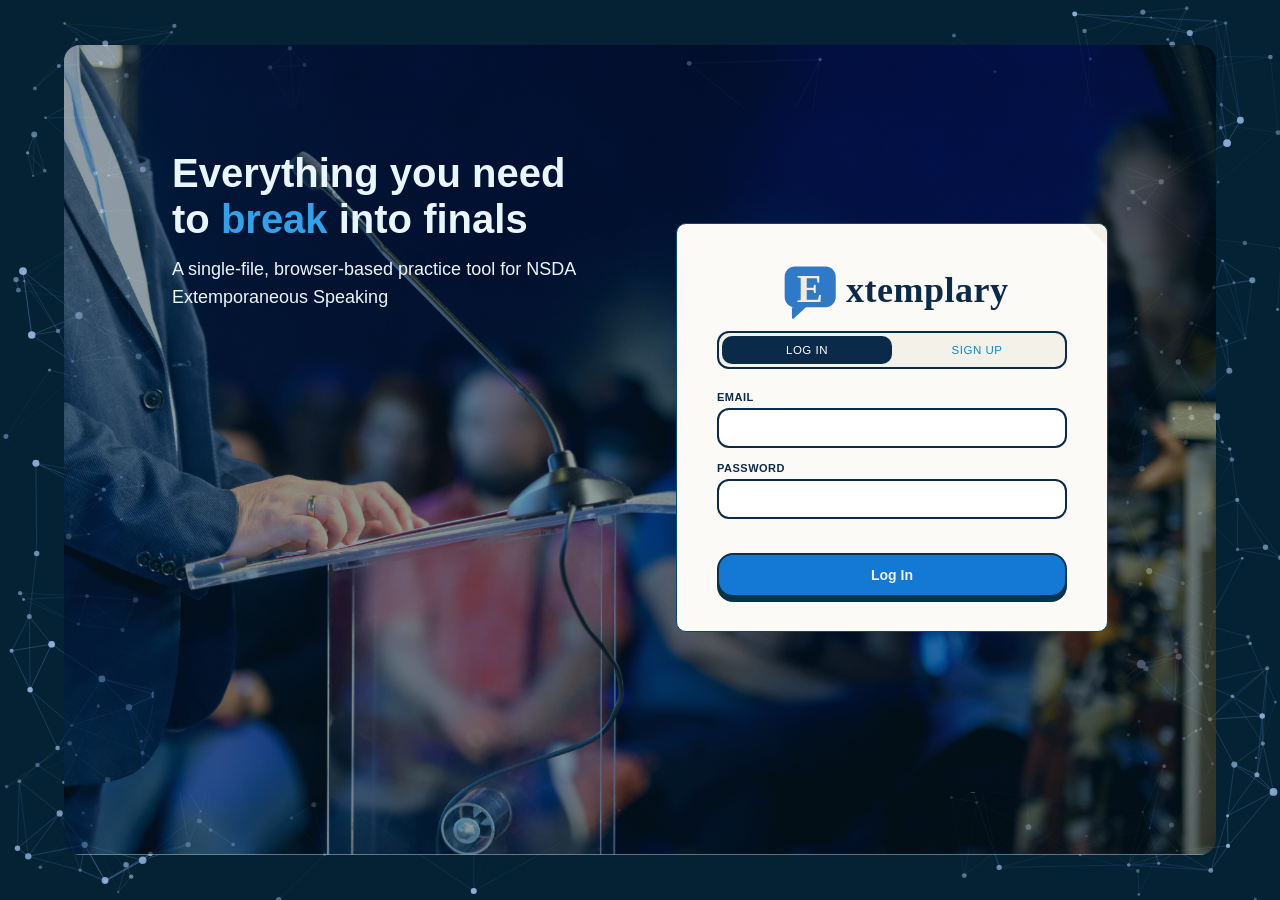
==== commit 16e6dbdc: "updated ballot feedback UI" ====
--- a/index.html
+++ b/index.html
@@ -924,7 +924,6 @@
         <div class="results-tab-panel hidden" data-rtab-panel="delivery">
           <div class="delivery-section hidden" id="deliverySection">
             <div class="ts-head">Vocal Delivery Analysis</div>
-            <div class="ts-meta">Measured directly from the audio waveform · independent of the AI's reading of the text</div>
             <div class="delivery-grid" id="deliveryGrid"></div>
             <div class="delivery-note" id="deliveryNote"></div>
           </div>
@@ -1032,9 +1031,7 @@
         <div class="results-tab-panel hidden" data-rtab-panel="delivery">
           <div class="delivery-section" id="exampleDeliverySection">
             <div class="ts-head">Vocal Delivery Analysis</div>
-            <div class="ts-meta">Measured directly from the audio waveform · independent of the AI's reading of the text</div>
             <div class="delivery-grid" id="exampleDeliveryGrid"></div>
-            <div class="delivery-note">These figures are measured straight from the audio waveform and word timing, then handed to the AI judge to inform the Speech Quality score above.</div>
           </div>
         </div>
 
--- a/style.css
+++ b/style.css
@@ -476,6 +476,14 @@
   #modeBodyDrillBtn.active{background:#a7780b;color:#fff;border-color:#7a5808;box-shadow:0 var(--shadow-offset-sm) 0 #7a5808;}
   #modeRoughDraftBtn.active{background:#49a705;color:#fff;border-color:#337404;box-shadow:0 var(--shadow-offset-sm) 0 #337404;}
   .mode-switch-btn.active:active{box-shadow:none;transform:translateY(var(--shadow-offset-sm));}
+  .mode-switch-btn[data-rtab="feedback"]:hover{color:#116daa;background:rgba(29,92,158,0.08);}
+  .mode-switch-btn[data-rtab="factcheck"]:hover{color:#bf0e0e;background:rgba(163,50,42,0.08);}
+  .mode-switch-btn[data-rtab="delivery"]:hover{color:#a7780b;background:rgba(166,121,12,0.08);}
+  .mode-switch-btn[data-rtab="transcript"]:hover{color:#49a705;background:rgba(47,125,60,0.08);}
+  .mode-switch-btn[data-rtab="feedback"].active{background:#116daa;color:#fff;border-color:#0b446a;box-shadow:0 var(--shadow-offset-sm) 0 #0b446a;}
+  .mode-switch-btn[data-rtab="factcheck"].active{background:#bf0e0e;color:#fff;border-color:#8b0b0b;box-shadow:0 var(--shadow-offset-sm) 0 #8b0b0b;}
+  .mode-switch-btn[data-rtab="delivery"].active{background:#a7780b;color:#fff;border-color:#7a5808;box-shadow:0 var(--shadow-offset-sm) 0 #7a5808;}
+  .mode-switch-btn[data-rtab="transcript"].active{background:#49a705;color:#fff;border-color:#337404;box-shadow:0 var(--shadow-offset-sm) 0 #337404;}
   .mode-switch-hint{
     font-family:var(--font-body);font-size:11px;font-weight:500;line-height:1.4;
     color:#ffffff;background:var(--crimson);border:1px solid var(--crimson-deep);
@@ -1481,17 +1489,18 @@
   }
 
   .result-question{
-    border:1px solid var(--rule);border-radius:10px;
+    border:1.5px solid var(--color-blue-shadow);border-radius:var(--radius-md);
     padding:14px 16px;margin-bottom:22px;
-    background:#ffffff;
+    background:var(--color-blue);
+    box-shadow:0 var(--shadow-offset-md) 0 var(--color-blue-shadow);
   }
   .result-question .rq-label{
     font-family:var(--font-mono);font-size:10px;text-transform:uppercase;
-    letter-spacing:1.5px;color:var(--slate);margin-bottom:6px;
+    letter-spacing:1.5px;color:rgba(255,255,255,0.8);margin-bottom:6px;
   }
   .result-question .rq-text{
-    font-family:var(--font-display);font-size:16px;font-style:italic;
-    color:var(--charcoal);line-height:1.4;
+    font-family:var(--font-display);font-size:16px;font-style:italic;font-weight:700;
+    color:#ffffff;line-height:1.4;
   }
   .example-note{
     font-family:var(--font-body);font-size:16px;color:var(--charcoal);
@@ -1841,14 +1850,22 @@
     display:flex;justify-content:center;align-items:stretch;
     gap:16px;flex-wrap:wrap;margin:8px 0 26px;
   }
-  .verdict-stamp{
-    border:3px double var(--crimson);color:var(--crimson);
+  .verdict-stamp, .rank-stamp{
+    border:1.5px solid var(--color-blue-shadow);color:#ffffff;background:var(--color-blue);
     width:fit-content;margin:0;padding:10px 26px;
-    text-align:center;border-radius:12px;
-  }
-  .verdict-stamp .label{font-family:var(--font-mono);font-size:10px;letter-spacing:2px;text-transform:uppercase;}
-  .verdict-stamp .num{font-family:var(--font-display);font-size:34px;font-weight:bold;line-height:1.1;}
+    text-align:center;border-radius:var(--radius-md);
+    box-shadow:0 var(--shadow-offset-md) 0 var(--color-blue-shadow);
+  }
+  .verdict-stamp .label, .rank-stamp .label{font-family:var(--font-mono);font-size:10px;letter-spacing:2px;text-transform:uppercase;color:rgba(255,255,255,0.8);}
+  .verdict-stamp .num, .rank-stamp .num{font-family:var(--font-display);font-size:34px;font-weight:bold;line-height:1.1;}
   .verdict-stamp .num small{font-size:18px;}
+  .rank-stamp .num small{font-size:14px;}
+  .rank-stamp{display:flex;flex-direction:column;justify-content:center;}
+  .stamp-tier-1{background:#116daa;border-color:#0b446a;box-shadow:0 var(--shadow-offset-md) 0 #0b446a;}
+  .stamp-tier-2{background:#49a705;border-color:#337404;box-shadow:0 var(--shadow-offset-md) 0 #337404;}
+  .stamp-tier-3{background:#c99a10;border-color:#8f6d0a;box-shadow:0 var(--shadow-offset-md) 0 #8f6d0a;}
+  .stamp-tier-4{background:#d9720b;border-color:#a15206;box-shadow:0 var(--shadow-offset-md) 0 #a15206;}
+  .stamp-tier-5{background:#bf0e0e;border-color:#8b0b0b;box-shadow:0 var(--shadow-offset-md) 0 #8b0b0b;}
 
   .category{
     border-top:1px solid var(--rule);padding:20px 0;
@@ -1863,15 +1880,6 @@
   }
   .badge-wrap .score small{font-family:var(--font-mono);font-weight:normal;font-size:9px;color:var(--slate);margin-top:2px;}
 
-  .rank-stamp{
-    border:3px double var(--brass);color:var(--brass);
-    width:fit-content;margin:0;padding:10px 26px;
-    text-align:center;border-radius:12px;
-    display:flex;flex-direction:column;justify-content:center;
-  }
-  .rank-stamp .label{font-family:var(--font-mono);font-size:10px;letter-spacing:2px;text-transform:uppercase;}
-  .rank-stamp .num{font-family:var(--font-display);font-size:34px;font-weight:bold;line-height:1.1;}
-  .rank-stamp .num small{font-size:14px;}
   .rank-explanation{
     max-width:520px;margin:0 auto 26px;font-size:13px;line-height:1.6;
     color:var(--charcoal);text-align:center;font-style:italic;
@@ -2107,10 +2115,13 @@
   .delivery-section .ts-head{font-family:var(--font-display);font-size:16px;font-weight:bold;margin:0 0 4px;display:flex;align-items:center;gap:10px;}
   .delivery-section .ts-meta{font-family:var(--font-mono);font-size:11px;color:var(--slate);text-transform:uppercase;letter-spacing:1px;margin-bottom:12px;}
   .delivery-grid{display:grid;grid-template-columns:repeat(auto-fit,minmax(125px,1fr));gap:10px;}
-  .delivery-stat{background:#ffffff;border:1px solid var(--rule);border-radius:10px;padding:10px 12px;}
-  .delivery-stat .dv-label{font-family:var(--font-mono);font-size:9.5px;text-transform:uppercase;letter-spacing:1px;color:var(--slate);display:block;margin-bottom:5px;}
-  .delivery-stat .dv-val{font-family:var(--font-display);font-size:19px;color:var(--bc, var(--charcoal));font-weight:bold;}
-  .delivery-stat .dv-sub{font-size:10.5px;color:var(--slate);margin-top:3px;line-height:1.4;}
+  .delivery-stat{
+    background:#5b3fa8;border:1.5px solid #35235f;border-radius:var(--radius-md);
+    padding:10px 12px;box-shadow:0 var(--shadow-offset-md) 0 #35235f;
+  }
+  .delivery-stat .dv-label{font-family:var(--font-mono);font-size:9.5px;text-transform:uppercase;letter-spacing:1px;color:rgba(255,255,255,0.75);display:block;margin-bottom:5px;}
+  .delivery-stat .dv-val{font-family:var(--font-display);font-size:19px;color:#ffffff;font-weight:bold;}
+  .delivery-stat .dv-sub{font-size:10.5px;color:rgba(255,255,255,0.85);margin-top:3px;line-height:1.4;}
   .delivery-note{font-family:var(--font-mono);font-size:11px;color:var(--slate);margin-top:12px;font-style:italic;line-height:1.5;}
 
   .tw{
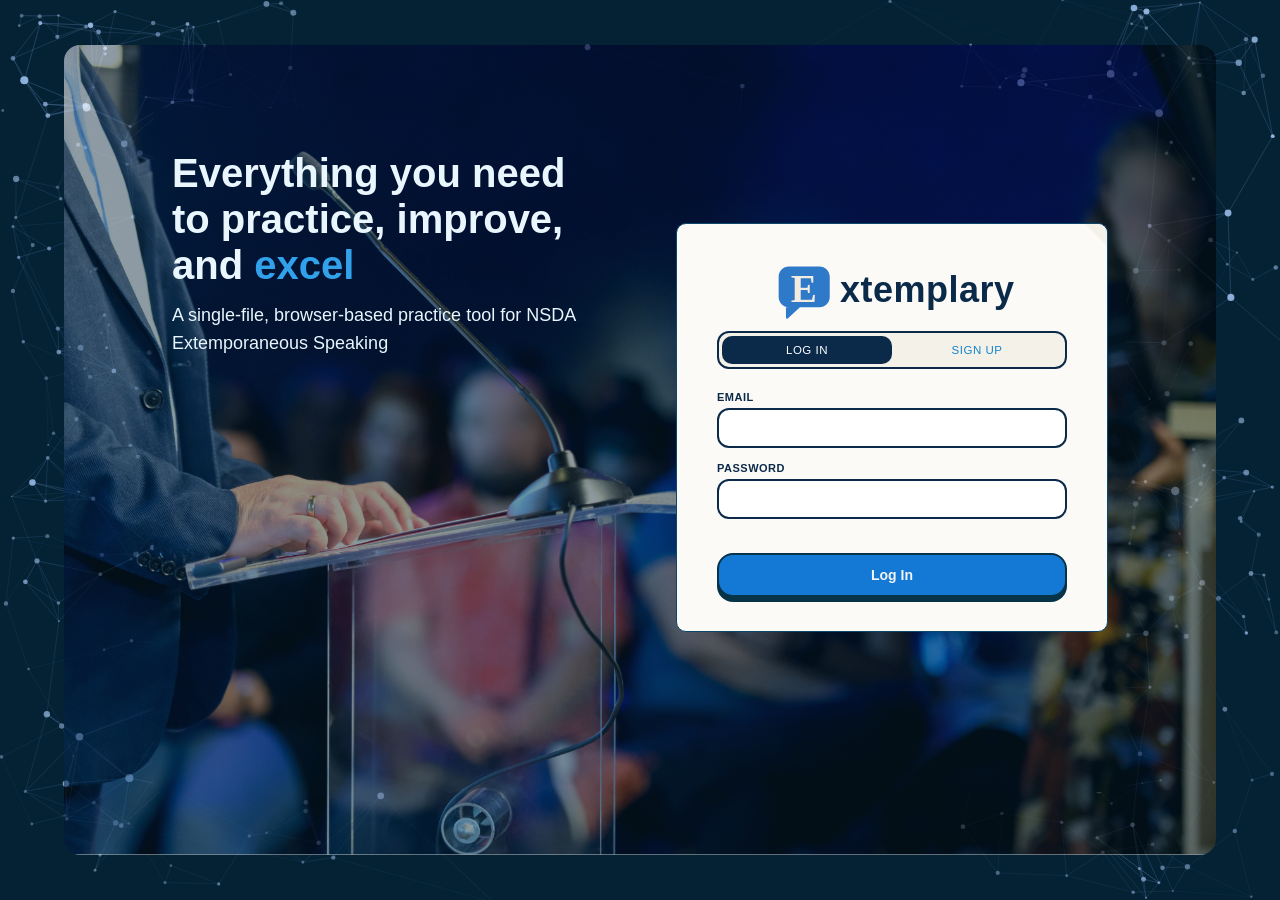
==== commit fefd3bbd: "edited UI layout of ballot feedback" ====
--- a/index.html
+++ b/index.html
@@ -952,7 +952,6 @@
 
           <div class="transcript-section" id="transcriptSection">
             <div class="ts-head">Stenographer's Transcript</div>
-            <div class="ts-meta" id="transcriptMeta">Round <span id="tsMeta_round">1</span> · Extemporaneous Speaking</div>
             <div class="ann-legend" id="annLegend">
               <span class="ann-legend-item"><i class="ann-swatch ann-red"></i>Important suggestion / big mistake</span>
               <span class="ann-legend-item"><i class="ann-swatch ann-blue"></i>Misc. comment</span>
@@ -1059,7 +1058,6 @@
 
           <div class="transcript-section">
             <div class="ts-head">Stenographer's Transcript</div>
-            <div class="ts-meta">Round 1 · Extemporaneous Speaking</div>
             <div class="ann-legend" id="exampleAnnLegend">
               <span class="ann-legend-item"><i class="ann-swatch ann-red"></i>Important suggestion / big mistake</span>
               <span class="ann-legend-item"><i class="ann-swatch ann-blue"></i>Misc. comment</span>
--- a/style.css
+++ b/style.css
@@ -670,7 +670,7 @@
     to{opacity:1;transform:translateY(0);}
   }
   .auth-card-logo{
-    font-family:Georgia,'Iowan Old Style','Palatino Linotype','Book Antiqua',serif;letter-spacing:0.5px;line-height:1;
+    font-family:var(--font-display);letter-spacing:0.5px;line-height:1;
     display:flex;align-items:center;justify-content:center;text-align:center;margin:0 0 10px;
     color:var(--charcoal);font-size:36px;
   }
@@ -883,7 +883,13 @@
     margin-top:16px;display:flex;flex-direction:column;align-items:center;gap:10px;
   }
   .demo-record-mock .rec-pill{position:static;}
-  .demo-record-btn{width:44px;height:44px;pointer-events:none;}
+  .demo-record-btn{
+    width:44px;height:44px;pointer-events:none;
+  }
+  .rec-btn.recording.demo-record-btn{
+    border:none;box-shadow:none;background:#db1010;animation:none;
+  }
+  .demo-record-btn:hover{transform:none;}
   .demo-record-btn .inner{width:15px;height:15px;}
   .demo-record-btn.recording .inner{width:13px;height:13px;}
   .feature-card h3{font-family:var(--font-display);font-size:17px;margin:0 0 8px;color:var(--chrome-text);transform:translateZ(14px);}
@@ -932,11 +938,6 @@
   .mini-timer-display.warn{color:var(--crimson);}
   .mini-timer-btn-row{display:flex;gap:8px;justify-content:center;margin-top:6px;}
 
-  .demo-category-reveal .badge-wrap .demo-ring-path{
-    stroke-dasharray:190;stroke-dashoffset:190;
-    animation:demoRingDraw 1.3s cubic-bezier(.3,.7,.3,1) 0.15s forwards;
-  }
-  @keyframes demoRingDraw{ to{ stroke-dashoffset:0; } }
   .demo-category-reveal .score{
     opacity:0;animation:demoFadeUp 0.5s ease 0.9s forwards;
   }
@@ -1309,15 +1310,12 @@
   .q-error{font-size:12px;color:var(--crimson);margin-top:5px;display:none;}
 
   .cc-verdict-row{display:flex;justify-content:center;margin:6px 0 20px;}
-  .cc-verdict-stamp{text-align:center;border:3px solid var(--rule);border-radius:14px;padding:14px 44px;background:#ffffff;}
-  .cc-verdict-stamp .label{font-family:var(--font-mono);font-size:10.5px;letter-spacing:2px;text-transform:uppercase;color:var(--slate);}
-  .cc-verdict-stamp .num{font-family:var(--font-display);font-size:30px;font-weight:bold;letter-spacing:1px;margin-top:2px;color:var(--charcoal);}
-  .cc-verdict-stamp.true{border-color:var(--score-green);}
-  .cc-verdict-stamp.true .num{color:var(--score-green);}
-  .cc-verdict-stamp.false{border-color:var(--score-red);}
-  .cc-verdict-stamp.false .num{color:var(--score-red);}
-  .cc-verdict-stamp.unverified{border-color:var(--slate);}
-  .cc-verdict-stamp.unverified .num{color:var(--slate);}
+  .cc-verdict-stamp{text-align:center;border:1.5px solid var(--color-blue-shadow);border-radius:var(--radius-md);padding:8px 20px;background:var(--color-blue);box-shadow:0 var(--shadow-offset-sm) 0 var(--color-blue-shadow);}
+  .cc-verdict-stamp .label{font-family:var(--font-mono);font-size:10.5px;letter-spacing:2px;text-transform:uppercase;color:rgba(255,255,255,0.8);}
+  .cc-verdict-stamp .num{font-family:var(--font-display);font-size:16px;font-weight:bold;letter-spacing:1px;margin-top:2px;color:#ffffff;}
+  .cc-verdict-stamp.true{background:#49a705;border-color:#337404;box-shadow:0 var(--shadow-offset-sm) 0 #337404;}
+  .cc-verdict-stamp.false{background:#bf0e0e;border-color:#8b0b0b;box-shadow:0 var(--shadow-offset-sm) 0 #8b0b0b;}
+  .cc-verdict-stamp.unverified{background:#116daa;border-color:#0b446a;box-shadow:0 var(--shadow-offset-sm) 0 #0b446a;}
   .cc-claim-recap{
     font-family:var(--font-mono);font-size:12px;color:var(--slate);line-height:1.6;
     background:rgba(0,0,0,0.03);border-left:3px solid var(--rule);padding:9px 12px;margin-bottom:14px;
@@ -1353,7 +1351,8 @@
 
   .q-cat-row{display:flex;gap:8px;flex-wrap:wrap;margin-bottom:10px;}
   .q-cat-btn{flex:1;min-width:110px;font-size:13px;padding:9px 12px;border:1px solid var(--rule);}
-  .q-cat-btn.active{background:var(--brass);color:#fff;border-color:#0a446a;box-shadow:0 var(--shadow-offset-sm) 0 #0a446a;}
+  .btn.ghost.q-cat-btn.active{background:var(--brass);color:#fff;border-color:#0a446a;box-shadow:0 var(--shadow-offset-sm) 0 #0a446a;}
+  .btn.ghost.q-cat-btn.active:hover{background:var(--brass);border-color:#0a446a;}
   .q-cat-btn.active:active{box-shadow:none;transform:translateY(var(--shadow-offset-sm));}
 
   .q-diff-slider-wrap{ padding:8px 6px 0; }
@@ -1712,12 +1711,12 @@
   .btn.ghost:hover{background:rgba(0,0,0,0.18);border-color:rgba(255,255,255,0.7);}
 
   .ballot .btn.ghost, .dl-modal-card:not(.prep-card-regular):not(.prep-card-intro):not(.prep-card-body):not(.prep-card-roughdraft) .btn.ghost,
-  .settings-panel .btn.ghost, .goal-modal .btn.ghost, .history-card .btn.ghost{
+  .settings-panel .btn.ghost, .goal-modal .btn.ghost, .history-card .btn.ghost, .demo-panel .btn.ghost{
     color:var(--charcoal);border-color:rgba(11,42,74,0.22);
     box-shadow:0 var(--shadow-offset-sm) 0 rgba(11,42,74,0.22);
   }
   .ballot .btn.ghost:hover, .dl-modal-card:not(.prep-card-regular):not(.prep-card-intro):not(.prep-card-body):not(.prep-card-roughdraft) .btn.ghost:hover,
-  .settings-panel .btn.ghost:hover, .goal-modal .btn.ghost:hover, .history-card .btn.ghost:hover{
+  .settings-panel .btn.ghost:hover, .goal-modal .btn.ghost:hover, .history-card .btn.ghost:hover, .demo-panel .btn.ghost:hover{
     background:rgba(11,42,74,0.1);border-color:rgba(11,42,74,0.35);
   }
   .btn.ghost:active{transform:translateY(var(--shadow-offset-sm));box-shadow:none;}
@@ -1872,20 +1871,24 @@
     display:grid;grid-template-columns:64px 1fr;gap:16px;
   }
   .category:first-of-type{border-top:none;}
-  .badge-wrap{position:relative;width:64px;height:64px;}
-  .badge-wrap svg{position:absolute;top:0;left:0;width:64px;height:64px;}
+  .badge-wrap{
+    position:relative;width:64px;height:64px;border-radius:16px;
+    background:var(--bc, var(--score-cyan));
+    box-shadow:0 var(--shadow-offset-sm) 0 rgba(0,0,0,0.4);
+    border:1.5px solid rgba(0,0,0,0.28);
+    box-sizing:border-box;
+  }
   .badge-wrap .score{
     position:absolute;inset:0;display:flex;flex-direction:column;align-items:center;justify-content:center;
     font-family:var(--font-display);font-weight:bold;font-size:19px;line-height:1;
   }
-  .badge-wrap .score small{font-family:var(--font-mono);font-weight:normal;font-size:9px;color:var(--slate);margin-top:2px;}
+  .badge-wrap .score small{font-family:var(--font-mono);font-weight:normal;font-size:9px;color:rgba(255,255,255,0.85);margin-top:2px;}
 
   .rank-explanation{
     max-width:520px;margin:0 auto 26px;font-size:13px;line-height:1.6;
     color:var(--charcoal);text-align:center;font-style:italic;
   }
-  .badge-wrap svg path{stroke:var(--bc, var(--score-cyan));}
-  .badge-wrap .score{color:var(--bc, var(--score-cyan));}
+  .badge-wrap .score{color:#ffffff;}
 
   .cat-name{font-family:var(--font-display);font-size:17px;margin:0 0 10px;}
   .cat-row{margin-bottom:9px;font-size:13.5px;line-height:1.5;}
@@ -1922,6 +1925,13 @@
     letter-spacing:1.5px;color:var(--crimson);display:block;margin-bottom:6px;
   }
   .drill p{margin:0;font-size:14px;line-height:1.6;}
+  .drill.feedback-box{
+    border:1.5px solid var(--color-blue-shadow);border-style:solid;background:var(--color-blue);
+    padding:22px 26px;border-radius:var(--radius-md);
+    box-shadow:0 var(--shadow-offset-md) 0 var(--color-blue-shadow);
+  }
+  .drill.feedback-box .tag{color:rgba(255,255,255,0.8);}
+  .drill.feedback-box p{color:#ffffff;font-size:15px;}
 
   .transcript-section{
     margin-top:28px;
@@ -2116,8 +2126,8 @@
   .delivery-section .ts-meta{font-family:var(--font-mono);font-size:11px;color:var(--slate);text-transform:uppercase;letter-spacing:1px;margin-bottom:12px;}
   .delivery-grid{display:grid;grid-template-columns:repeat(auto-fit,minmax(125px,1fr));gap:10px;}
   .delivery-stat{
-    background:#5b3fa8;border:1.5px solid #35235f;border-radius:var(--radius-md);
-    padding:10px 12px;box-shadow:0 var(--shadow-offset-md) 0 #35235f;
+    background:var(--color-blue);border:1.5px solid var(--color-blue-shadow);border-radius:var(--radius-md);
+    padding:10px 12px;box-shadow:0 var(--shadow-offset-md) 0 var(--color-blue-shadow);
   }
   .delivery-stat .dv-label{font-family:var(--font-mono);font-size:9.5px;text-transform:uppercase;letter-spacing:1px;color:rgba(255,255,255,0.75);display:block;margin-bottom:5px;}
   .delivery-stat .dv-val{font-family:var(--font-display);font-size:19px;color:#ffffff;font-weight:bold;}
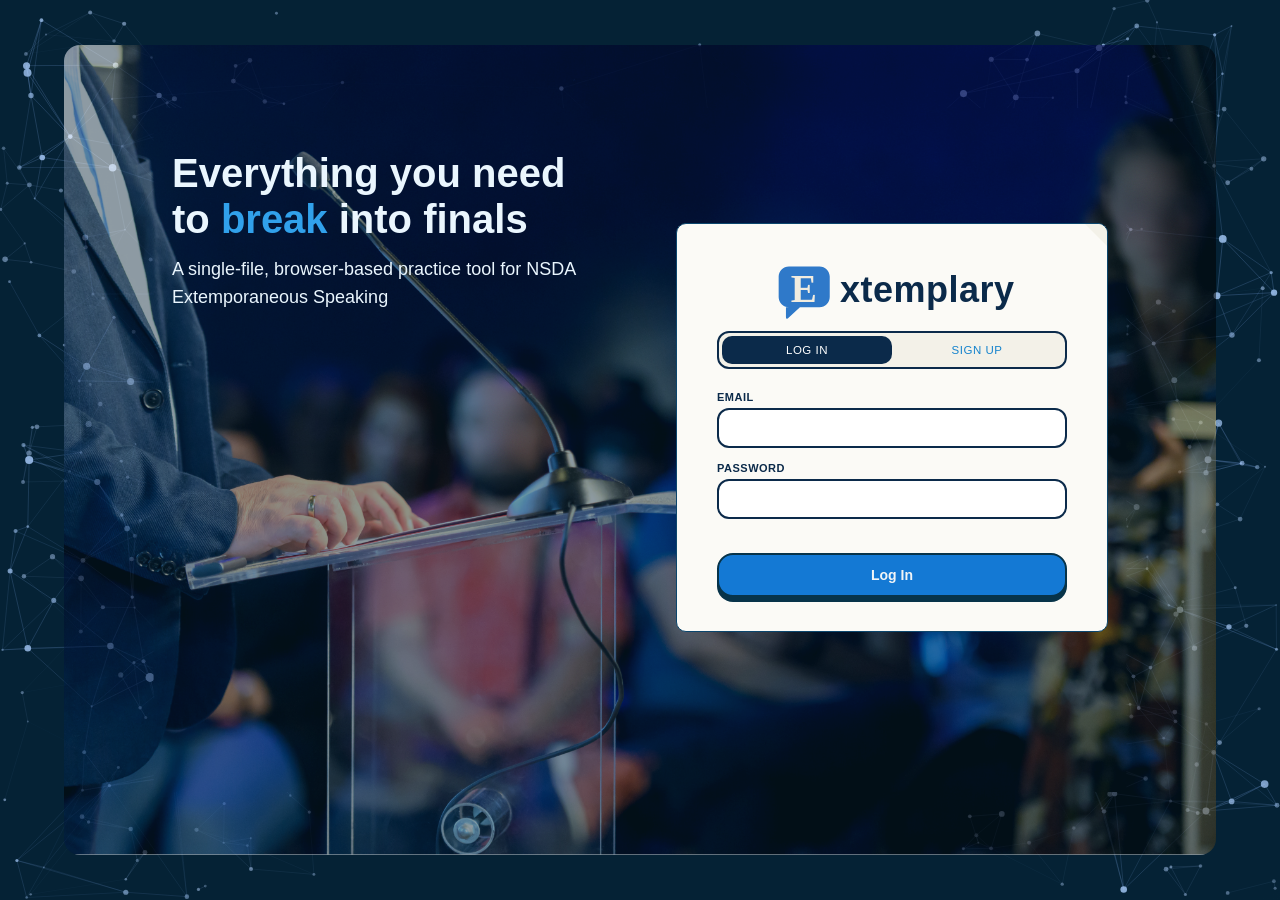
==== commit 7fd3151b: "updated" ====
--- a/index.html
+++ b/index.html
@@ -1186,7 +1186,6 @@
           <div class="question-block">
             <label for="ccDateInput">Date of claim</label>
             <input type="text" id="ccDateInput" placeholder="mm/dd/yyyy" maxlength="10" />
-            <div class="q-hint" style="margin-top:6px;">Not sure of the exact date? Use <b>?</b> for any digit you don't know — e.g. <code>06/??/2025</code> or <code>??/??/2026</code>.</div>
             <div class="q-error" id="ccDateError">Please enter a date in mm/dd/yyyy format (use ? for unknown digits).</div>
           </div>
           <div class="question-block">
--- a/style.css
+++ b/style.css
@@ -1874,8 +1874,8 @@
   .badge-wrap{
     position:relative;width:64px;height:64px;border-radius:16px;
     background:var(--bc, var(--score-cyan));
-    box-shadow:0 var(--shadow-offset-sm) 0 rgba(0,0,0,0.4);
-    border:1.5px solid rgba(0,0,0,0.28);
+    box-shadow:0 var(--shadow-offset-sm) 0 var(--bc-dark, rgba(0,0,0,0.4));
+    border:1.5px solid var(--bc-dark, rgba(0,0,0,0.28));
     box-sizing:border-box;
   }
   .badge-wrap .score{
@@ -1904,17 +1904,6 @@
   }
   .cat-row.evidence .tag{color:var(--score-orange);}
   .cat-row.evidence strong{color:var(--charcoal);font-weight:700;}
-
-  .score-key{
-    display:flex;align-items:center;gap:10px;margin:0 0 20px;
-    font-family:var(--font-mono);font-size:10px;color:var(--slate);
-  }
-  .score-key .score-key-bar{
-    flex:1;height:10px;border-radius:12px;
-    background:linear-gradient(to right, #db1010 0%, #f0ae14 25%, #cd930d 50%, #5dd607 75%, #1378bc 100%);
-    border:1px solid rgba(0,0,0,0.12);
-  }
-  .score-key .score-key-label{white-space:nowrap;letter-spacing:0.5px;}
 
   .drill{
     margin-top:24px;border:1px dashed var(--charcoal);
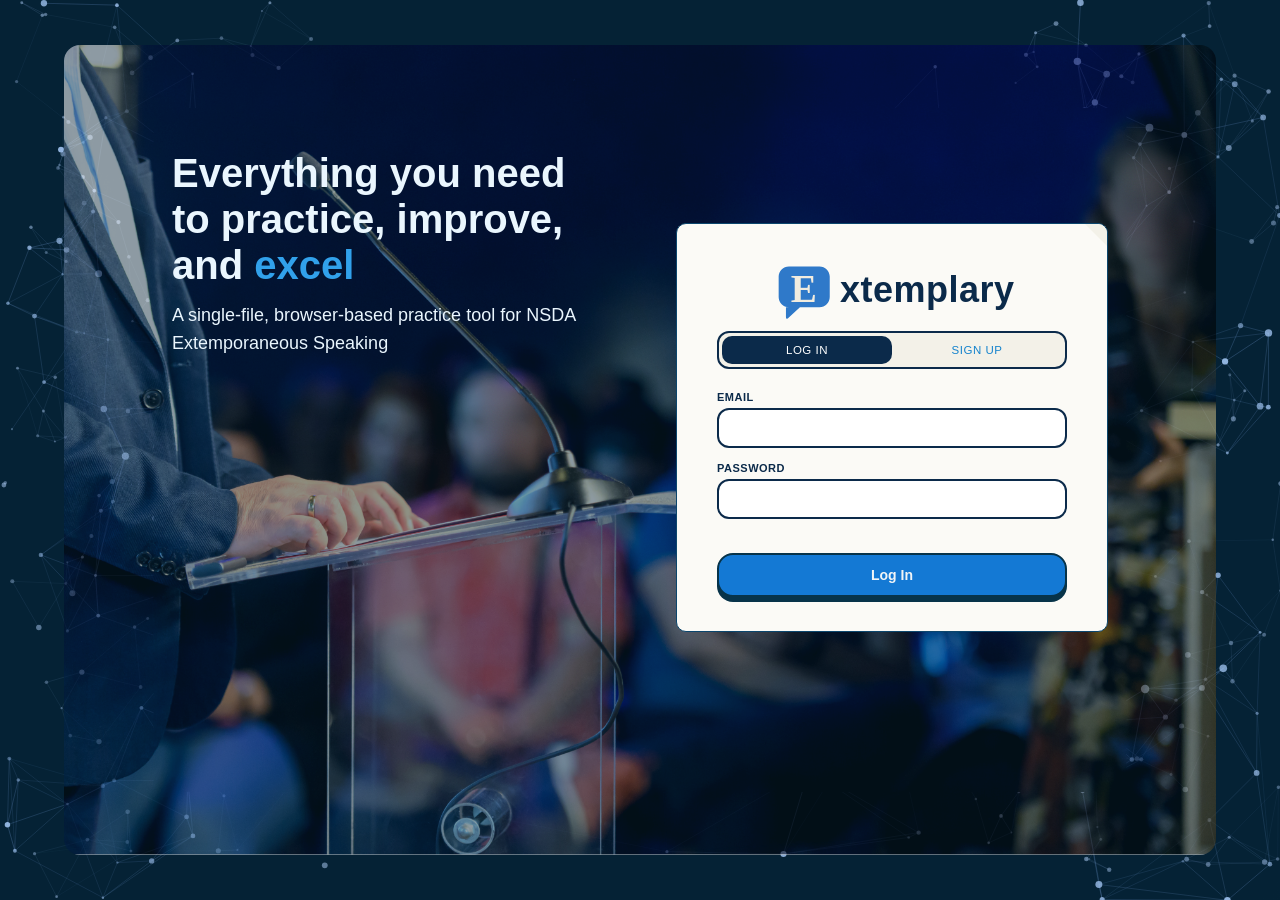
==== commit 90b29f18: "updated letter shortcuts" ====
--- a/index.html
+++ b/index.html
@@ -302,11 +302,21 @@
             <span>Keyboard Shortcuts</span>
           </div>
           <div class="sp-body" style="padding-bottom:14px;">
+            <div class="shortcut-group-label">Recording &amp; Playback</div>
             <div class="shortcut-row"><span>Start / stop recording — or play / pause video while reviewing</span><kbd>Space</kbd></div>
             <div class="shortcut-row"><span>Toggle prep timer</span><kbd>T</kbd></div>
             <div class="shortcut-row"><span>Toggle time signal settings</span><kbd>S</kbd></div>
+
+            <div class="shortcut-group-label">Navigation</div>
+            <div class="shortcut-row"><span>Go to Home</span><kbd>Home</kbd></div>
+            <div class="shortcut-row"><span>View example ballot</span><kbd>H</kbd></div>
+            <div class="shortcut-row"><span>Open streak &amp; calendar</span><kbd>C</kbd></div>
+            <div class="shortcut-row"><span>Open My History</span><kbd>M</kbd></div>
+            <div class="shortcut-row"><span>Open Current Events Briefing</span><kbd>B</kbd></div>
+            <div class="shortcut-row"><span>Open Citation Checker</span><kbd>Q</kbd></div>
+
+            <div class="shortcut-group-label">General</div>
             <div class="shortcut-row"><span>Toggle light / dark mode</span><kbd>D</kbd></div>
-            <div class="shortcut-row"><span>View example ballot</span><kbd>H</kbd></div>
             <div class="shortcut-row"><span>Close any open panel</span><kbd>Esc</kbd></div>
             <div class="shortcut-row"><span>Show this panel</span><kbd>?</kbd></div>
           </div>
--- a/style.css
+++ b/style.css
@@ -55,6 +55,14 @@
     --score-yellow:#ffc800;
     --score-green:#58cc02;
     --score-cyan:#1cb0f6;
+    --crimson-bright-dark:#0f6187;
+    --brass-dark:#0b4870;
+    --forest-dark:#307001;
+    --score-red-dark:#8c2929;
+    --score-orange-dark:#8c6e00;
+    --score-yellow-dark:#8c6e00;
+    --score-green-dark:#307001;
+    --score-cyan-dark:#0f6187;
     --font-display:'DIN Round Pro','Baloo 2','Quicksand','Comfortaa',ui-rounded,-apple-system,'Segoe UI',sans-serif;
     --font-body:'DIN Round Pro','Quicksand','Baloo 2',ui-rounded,-apple-system,BlinkMacSystemFont,'Segoe UI',Roboto,sans-serif;
     --font-black:'DIN Round Pro Black','DIN Round Pro','Baloo 2','Quicksand',ui-rounded,-apple-system,'Segoe UI',sans-serif;
@@ -785,19 +793,22 @@
     max-width:1080px;margin:0 auto;padding:90px 24px 70px;position:relative;z-index:1;
   }
   .feature-grid{
-    display:grid;grid-template-columns:repeat(auto-fit, minmax(240px,1fr));gap:20px;
+    display:grid;grid-template-columns:repeat(auto-fit, minmax(230px,1fr));gap:16px;
   }
   .feature-card{
-    background:var(--ink-soft);border:3px solid var(--crimson-deep);border-radius:10px;padding:24px 22px;
+    background:var(--ink-soft);border:3px solid var(--crimson-deep);border-radius:10px;padding:18px 18px;
     opacity:0;
-    transition:transform 0.06s linear, opacity 0.06s linear, box-shadow 0.35s ease, border-color 0.35s ease;
-    transform-style:preserve-3d;will-change:transform;
-  }
-  .feature-card.revealed{opacity:1;}
+    transition:box-shadow 0.35s ease, border-color 0.35s ease;
+    transform-style:preserve-3d;will-change:transform, opacity;
+  }
+  .feature-card.revealed{opacity:1;transition:transform 0.15s cubic-bezier(.22,.9,.3,1), box-shadow 0.35s ease, border-color 0.35s ease;}
   .feature-card:hover{border-color:var(--brass);box-shadow:0 20px 46px rgba(0,0,0,0.28);}
   .feature-card .fc-icon{
-    width:38px;height:38px;border-radius:9px;background:var(--crimson);color:var(--on-accent);
-    display:flex;align-items:center;justify-content:center;margin-bottom:14px;
+    width:34px;height:34px;border-radius:11px;background:var(--crimson);color:var(--on-accent);
+    display:flex;align-items:center;justify-content:center;margin-bottom:12px;
+    border:1.5px solid var(--fc-accent-dark, rgba(0,0,0,0.3));
+    box-shadow:inset 0 -7px 0 var(--fc-accent-dark, rgba(0,0,0,0.3));
+    box-sizing:border-box;
     transform:translateZ(24px);transition:transform 0.35s ease;
   }
   .feature-card:hover .fc-icon{transform:translateZ(34px) scale(1.06);}
@@ -807,9 +818,9 @@
   .feature-card .fc-icon{ background:var(--fc-accent, var(--crimson)); }
   .feature-card:hover{ border-color:var(--fc-accent, var(--brass)); }
 
-  .fc-head-row{display:flex;align-items:center;justify-content:space-between;margin-bottom:14px;}
+  .fc-head-row{display:flex;align-items:flex-start;justify-content:space-between;margin-bottom:14px;min-height:34px;}
   .fc-head-row .fc-icon{margin-bottom:0;}
-  .fc-decor{flex-shrink:0;display:flex;align-items:center;justify-content:center;}
+  .fc-decor{flex-shrink:0;display:flex;align-items:flex-start;justify-content:center;}
 
   .fc-decor-flame svg{width:58px;height:58px;overflow:visible;}
   .fc-decor-flame .flame-layer{transform-box:fill-box;transform-origin:50% 85%;}
@@ -892,8 +903,8 @@
   .demo-record-btn:hover{transform:none;}
   .demo-record-btn .inner{width:15px;height:15px;}
   .demo-record-btn.recording .inner{width:13px;height:13px;}
-  .feature-card h3{font-family:var(--font-display);font-size:17px;margin:0 0 8px;color:var(--chrome-text);transform:translateZ(14px);}
-  .feature-card p{font-family:var(--font-body);font-size:13.5px;color:var(--chrome-text-dim);line-height:1.55;margin:0;transform:translateZ(10px);}
+  .feature-card h3{font-family:var(--font-display);font-size:16px;margin:0 0 6px;color:var(--chrome-text);transform:translateZ(14px);}
+  .feature-card p{font-family:var(--font-body);font-size:13px;color:var(--chrome-text-dim);line-height:1.5;margin:0;transform:translateZ(10px);}
   .feature-card.wide{grid-column:1 / -1;}
   .feature-card.wide .fc-body{display:grid;grid-template-columns:minmax(220px,320px) 1fr;gap:26px;align-items:start;}
   .feature-card.wide .fc-body.stacked{display:flex;flex-direction:column;gap:16px;}
@@ -1208,6 +1219,17 @@
   #themeToggle.active{transform:none;}
   #briefingToggle.active{transform:none;}
   #citationToggle.active{transform:none;color:var(--score-green);}
+  #themeToggle{background:#7a3fc9;border-color:#4a2280;box-shadow:0 3px 0 #4a2280;}
+  #themeToggle:hover{border-color:#4a2280;}
+  #themeToggle.active{background:#4a2280;border-color:#2f1552;box-shadow:0 3px 0 #2f1552;}
+  html[data-theme="light"] #themeToggle{background:#e2790f;border-color:#a1560a;box-shadow:0 3px 0 #a1560a;}
+  html[data-theme="light"] #themeToggle:hover{border-color:#a1560a;}
+  html[data-theme="light"] #themeToggle.active{background:#a1560a;border-color:#6e3b06;box-shadow:0 3px 0 #6e3b06;}
+
+  #timerToggle.timer-running{background:#49a705;border-color:#337404;box-shadow:0 3px 0 #337404;}
+  #timerToggle.timer-running:hover{border-color:#337404;}
+  #timerToggle.timer-paused{background:#bf0e0e;border-color:#8b0b0b;box-shadow:0 3px 0 #8b0b0b;}
+  #timerToggle.timer-paused:hover{border-color:#8b0b0b;}
 
   #streakToggle.active{transform:none;}
   #streakToggle.active.has-streak{color:#f2ba38;}
@@ -1246,8 +1268,9 @@
   }
   .question-block textarea{
     width:100%;font-family:var(--font-body);font-size:14px;line-height:1.5;
-    padding:11px 13px;border:2px solid var(--rule);border-radius:10px;
-    background:#ffffff;color:var(--charcoal);resize:vertical;min-height:72px;
+    padding:11px 13px;border:1.5px solid #d9d4c4;border-radius:16px;
+    background:#fbfaf5;color:var(--charcoal);resize:vertical;min-height:72px;
+    box-shadow:0 3px 0 #d9d4c4;box-sizing:border-box;
     transition:border-color .15s;
   }
   .question-block textarea:focus{outline:none;border-color:var(--brass);}
@@ -1270,21 +1293,21 @@
   }
   .rd-field textarea{
     width:100%;font-family:var(--font-body);font-size:13.5px;line-height:1.5;
-    padding:9px 11px;border:2px solid var(--rule);border-radius:10px;
-    background:#f2f5f8;color:var(--charcoal);resize:vertical;min-height:50px;
-    box-sizing:border-box;transition:border-color .15s;
+    padding:9px 11px;border:1.5px solid #d9d4c4;border-radius:16px;
+    background:#fbfaf5;color:var(--charcoal);resize:vertical;min-height:50px;
+    box-shadow:0 3px 0 #d9d4c4;box-sizing:border-box;transition:border-color .15s;
   }
   .rd-field textarea:focus{outline:none;border-color:#49a705;}
   .rd-field textarea.error{border-color:var(--crimson);}
-  .rd-field textarea[readonly]{background:#eaeff3;color:var(--slate);cursor:default;}
+  .rd-field textarea[readonly]{background:#eaeff3;color:var(--slate);cursor:default;box-shadow:0 3px 0 #d5dbe0;}
 
   .rd-card-meta-row{display:flex;gap:10px;margin-top:8px;}
   .rd-card-meta-row .rd-field{flex:1;margin-bottom:0;}
   .rd-field input[type="text"]{
     width:100%;font-family:var(--font-body);font-size:13px;
-    padding:7px 10px;border:2px solid var(--rule);border-radius:10px;
-    background:#f2f5f8;color:var(--charcoal);box-sizing:border-box;
-    transition:border-color .15s;
+    padding:7px 10px;border:1.5px solid #d9d4c4;border-radius:16px;
+    background:#fbfaf5;color:var(--charcoal);box-sizing:border-box;
+    box-shadow:0 3px 0 #d9d4c4;transition:border-color .15s;
   }
   .rd-field input[type="text"]:focus{outline:none;border-color:#49a705;}
   .rd-field input[type="text"].error{border-color:var(--crimson);}
@@ -1297,12 +1320,14 @@
   }
   .rd-prep-row select{
     font-family:var(--font-body);font-size:13px;padding:6px 10px;
-    border:2px solid var(--rule);border-radius:10px;background:#fff;color:var(--charcoal);
+    border:1.5px solid #d9d4c4;border-radius:16px;background:#fbfaf5;color:var(--charcoal);
+    box-shadow:0 3px 0 #d9d4c4;
   }
   .question-block input[type=text]{
     width:100%;font-family:var(--font-body);font-size:14px;
-    padding:11px 13px;border:2px solid var(--rule);border-radius:10px;
-    background:#ffffff;color:var(--charcoal);transition:border-color .15s;
+    padding:11px 13px;border:1.5px solid #d9d4c4;border-radius:16px;
+    background:#fbfaf5;color:var(--charcoal);box-shadow:0 3px 0 #d9d4c4;
+    box-sizing:border-box;transition:border-color .15s;
   }
   .question-block input[type=text]:focus{outline:none;border-color:var(--brass);}
   .question-block input[type=text].error{border-color:var(--crimson);}
@@ -1554,23 +1579,35 @@
   }
   .sp-body{padding:16px 16px 14px;}
   #youtubePopover .sp-body{padding-bottom:8px;}
-  .shortcut-row{display:flex;align-items:center;justify-content:space-between;padding:7px 0;font-family:var(--font-body);font-size:13px;color:var(--charcoal);border-bottom:1px solid var(--rule);}
-  .shortcut-row:last-child{border-bottom:none;}
+  .shortcut-group-label{
+    font-family:var(--font-mono);font-size:10px;text-transform:uppercase;letter-spacing:1.2px;
+    color:var(--slate);margin:16px 0 8px;
+  }
+  .shortcut-group-label:first-child{margin-top:0;}
+  .shortcut-row{
+    display:flex;align-items:center;justify-content:space-between;gap:12px;
+    padding:9px 12px;font-family:var(--font-body);font-size:13px;color:var(--charcoal);
+    background:#fbfaf5;border:1.5px solid #d9d4c4;border-radius:14px;
+    box-shadow:0 3px 0 #d9d4c4;margin-bottom:8px;
+  }
+  .shortcut-row:last-child{margin-bottom:0;}
   .shortcut-row kbd{
-    font-family:var(--font-mono);font-size:11px;color:var(--charcoal);
-    background:var(--parchment-deep);border:1px solid var(--rule);border-bottom-width:2px;
-    border-radius:12px;padding:3px 8px;
+    font-family:var(--font-mono);font-size:11px;font-weight:700;color:#ffffff;flex-shrink:0;
+    background:var(--color-blue);border:1.5px solid var(--color-blue-shadow);
+    border-radius:10px;padding:5px 10px;
+    box-shadow:0 2px 0 var(--color-blue-shadow);
   }
 
   .signal-list{list-style:none;margin:0 0 14px;padding:0;display:flex;flex-direction:column;}
   .signal-row{
     display:flex;align-items:center;gap:10px;
-    padding:9px 10px 9px 12px;background:#ffffff;
-    border:1px solid var(--rule);border-left:4px solid var(--sig-color, var(--brass));
-    border-radius:10px;margin-bottom:7px;
+    padding:9px 10px 9px 12px;background:#fbfaf5;
+    border:1.5px solid #d9d4c4;border-left:4px solid var(--sig-color, var(--brass));
+    border-radius:14px;margin-bottom:8px;
+    box-shadow:0 3px 0 #d9d4c4;
     transition:transform .12s ease, box-shadow .12s ease, border-color .12s ease;
   }
-  .signal-row:hover{transform:translateX(2px);box-shadow:0 2px 8px rgba(10,20,35,0.1);}
+  .signal-row:hover{transform:translateX(2px);}
   .signal-row .sig-time{
     font-family:var(--font-mono);font-size:13px;font-weight:bold;
     color:var(--charcoal);min-width:46px;
@@ -1578,20 +1615,21 @@
   .signal-row .sig-label{flex:1;font-size:13px;color:var(--charcoal);}
   .signal-row .sig-color{display:none;}
   .signal-row .sig-del{
-    display:flex;align-items:center;justify-content:center;width:24px;height:24px;flex-shrink:0;
-    background:#fff;border:1.5px solid #ed1515;border-radius:12px;cursor:pointer;color:#ed1515;
+    display:flex;align-items:center;justify-content:center;width:26px;height:26px;flex-shrink:0;
+    background:#bf0e0e;border:1.5px solid #8b0b0b;border-radius:9px;cursor:pointer;color:#fff;
     font-size:14px;line-height:1;font-weight:700;padding:0;
-    transition:background .12s, color .12s, transform .12s;
-  }
-  .signal-row .sig-del:hover{background:#ed1515;color:#fff;transform:scale(1.06);}
+    box-shadow:0 2px 0 #8b0b0b;
+    transition:transform .12s;
+  }
+  .signal-row .sig-del:hover{transform:translateY(1px);box-shadow:0 1px 0 #8b0b0b;}
   .signal-row .sig-edit{
-    display:flex;align-items:center;justify-content:center;width:24px;height:24px;flex-shrink:0;
-    background:#fff;border:1.5px solid #4eb306;border-radius:12px;cursor:pointer;color:#4eb306;
-    padding:0;
-    transition:background .12s, color .12s, transform .12s;
+    display:flex;align-items:center;justify-content:center;width:26px;height:26px;flex-shrink:0;
+    background:#49a705;border:1.5px solid #337404;border-radius:9px;cursor:pointer;color:#fff;
+    padding:0;box-shadow:0 2px 0 #337404;
+    transition:transform .12s;
   }
   .signal-row .sig-edit svg{width:13px;height:13px;display:block;}
-  .signal-row .sig-edit:hover{background:#4eb306;color:#fff;transform:scale(1.06);}
+  .signal-row .sig-edit:hover{transform:translateY(1px);box-shadow:0 1px 0 #337404;}
 
   .add-signal-form{
     display:grid;grid-template-columns:1fr 1fr;
@@ -1606,8 +1644,8 @@
   .add-signal-form .btn-add, .add-signal-form .btn.ghost{width:100%;}
   .add-signal-form input[type=text], .add-signal-form input[type=number]{
     font-family:var(--font-mono);font-size:13px;padding:7px 9px;
-    border:2px solid var(--rule);border-radius:10px;background:#ffffff;color:var(--charcoal);
-    transition:border-color .15s;
+    border:1.5px solid #d9d4c4;border-radius:14px;background:#fbfaf5;color:var(--charcoal);
+    box-shadow:0 3px 0 #d9d4c4;transition:border-color .15s;
   }
   .add-signal-form input[type=text]:focus, .add-signal-form input[type=number]:focus{
     outline:none;border-color:var(--brass);
@@ -1618,32 +1656,32 @@
     font-family:var(--font-mono);font-size:11px;color:var(--slate);
   }
   .add-signal-form input[type=color]{
-    width:100%;height:33px;padding:2px;border:2px solid var(--rule);border-radius:10px;
-    cursor:pointer;background:#ffffff;
+    width:100%;height:34px;padding:2px;border:1.5px solid #d9d4c4;border-radius:14px;
+    cursor:pointer;background:#fbfaf5;box-shadow:0 3px 0 #d9d4c4;
   }
   .btn-add{
-    font-family:var(--font-body);font-size:13px;font-weight:500;
-    padding:9px 16px;border-radius:10px;border:1px solid var(--crimson-deep);
-    background:var(--crimson);color:var(--on-accent);cursor:pointer;white-space:nowrap;
-    box-shadow:0 var(--shadow-offset-sm) 0 var(--crimson-deep);
-    transition:background .12s, box-shadow .12s, transform .12s;
-  }
-  .btn-add:hover{background:#0d5788;}
+    font-family:var(--font-body);font-size:13px;font-weight:700;
+    padding:9px 16px;border-radius:var(--radius-md);border:1.5px solid var(--color-blue-shadow);
+    background:var(--color-blue);color:#ffffff;cursor:pointer;white-space:nowrap;
+    box-shadow:0 var(--shadow-offset-sm) 0 var(--color-blue-shadow);
+    transition:box-shadow .12s, transform .12s;
+  }
+  .btn-add:hover{background:var(--color-blue);}
   .btn-add:active{box-shadow:none;transform:translateY(var(--shadow-offset-sm));transition:none;}
   .sp-note{font-size:11px;font-family:var(--font-mono);color:var(--slate);margin-top:10px;}
 
   .preset-section{margin-bottom:16px;padding-bottom:16px;border-bottom:1px dashed var(--rule);}
   .preset-label{font-family:var(--font-mono);font-size:10px;text-transform:uppercase;letter-spacing:1.2px;color:var(--slate);margin-bottom:8px;}
-  .preset-row{display:flex;flex-wrap:wrap;gap:7px;}
+  .preset-row{display:flex;flex-wrap:wrap;gap:8px;}
 
   .btn-preset{
-    font-family:var(--font-mono);font-size:11px;letter-spacing:0.5px;font-weight:500;
-    padding:6px 12px;border-radius:12px;border:2px double var(--charcoal);
-    background:#ffffff;color:var(--charcoal);cursor:pointer;
-    box-shadow:0 var(--shadow-offset-sm) 0 rgba(11,42,74,0.3);
-    white-space:nowrap;transition:background .12s, border-color .12s, color .12s, box-shadow .12s, transform .12s;
-  }
-  .btn-preset:hover{background:rgba(11,42,74,0.1);border-color:var(--crimson);color:var(--crimson);}
+    font-family:var(--font-mono);font-size:11px;letter-spacing:0.5px;font-weight:700;
+    padding:7px 14px;border-radius:var(--radius-md);border:1.5px solid var(--color-blue-shadow);
+    background:var(--color-blue);color:#ffffff;cursor:pointer;
+    box-shadow:0 var(--shadow-offset-sm) 0 var(--color-blue-shadow);
+    white-space:nowrap;transition:box-shadow .12s, transform .12s;
+  }
+  .btn-preset:hover{background:var(--color-blue);}
   .btn-preset:active{box-shadow:none;transform:translateY(var(--shadow-offset-sm));transition:none;}
 
   .bf-timing-row{display:flex;gap:8px;flex-wrap:wrap;margin-bottom:12px;}
@@ -1880,9 +1918,9 @@
   }
   .badge-wrap .score{
     position:absolute;inset:0;display:flex;flex-direction:column;align-items:center;justify-content:center;
-    font-family:var(--font-display);font-weight:bold;font-size:19px;line-height:1;
-  }
-  .badge-wrap .score small{font-family:var(--font-mono);font-weight:normal;font-size:9px;color:rgba(255,255,255,0.85);margin-top:2px;}
+    font-family:var(--font-display);font-weight:bold;font-size:25px;line-height:1;
+  }
+  .badge-wrap .score small{font-family:var(--font-mono);font-weight:normal;font-size:10px;color:rgba(255,255,255,0.85);margin-top:2px;}
 
   .rank-explanation{
     max-width:520px;margin:0 auto 26px;font-size:13px;line-height:1.6;
@@ -1891,19 +1929,24 @@
   .badge-wrap .score{color:#ffffff;}
 
   .cat-name{font-family:var(--font-display);font-size:17px;margin:0 0 10px;}
-  .cat-row{margin-bottom:9px;font-size:13.5px;line-height:1.5;}
+  .cat-row{
+    margin-bottom:12px;font-size:13.5px;line-height:1.6;
+    padding:14px 16px;border-radius:var(--radius-md);color:#ffffff;
+  }
   .cat-row .tag{
     font-family:var(--font-mono);font-size:10px;text-transform:uppercase;
-    letter-spacing:1px;color:var(--slate);display:block;margin-bottom:2px;
-  }
-  .cat-row.worked .tag{color:var(--forest);}
-  .cat-row.flaws .tag{color:var(--score-red);}
+    letter-spacing:1px;color:rgba(255,255,255,0.8);display:block;margin-bottom:6px;
+  }
+  .cat-row.worked{background:#49a705;border:1.5px solid #337404;box-shadow:0 var(--shadow-offset-sm) 0 #337404;}
+  .cat-row.flaws{background:#bf0e0e;border:1.5px solid #8b0b0b;box-shadow:0 var(--shadow-offset-sm) 0 #8b0b0b;}
   .cat-row.evidence{
     font-family:var(--font-mono);font-size:12.5px;
-    background:rgba(0,0,0,0.04);border-left:2px solid var(--rule);padding:8px 10px;
-  }
-  .cat-row.evidence .tag{color:var(--score-orange);}
-  .cat-row.evidence strong{color:var(--charcoal);font-weight:700;}
+    background:#c99a10;border:1.5px solid #8f6d0a;box-shadow:0 var(--shadow-offset-sm) 0 #8f6d0a;
+  }
+  .cat-row.evidence strong{color:#ffffff;font-weight:700;}
+
+  .fc-claim-row{color:var(--charcoal);}
+  .fc-claim-row strong{color:var(--charcoal);}
 
   .drill{
     margin-top:24px;border:1px dashed var(--charcoal);
@@ -2411,7 +2454,7 @@
     .category{grid-template-columns:48px 1fr;}
     .badge-wrap{width:48px;height:48px;}
     .badge-wrap svg{width:48px;height:48px;}
-    .badge-wrap .score{font-size:16px;}
+    .badge-wrap .score{font-size:20px;}
     .add-signal-form{grid-template-columns:1fr 1fr;}
     .overlay-card{padding:28px 30px;}
     .overlay-card .ov-time{font-size:52px;}
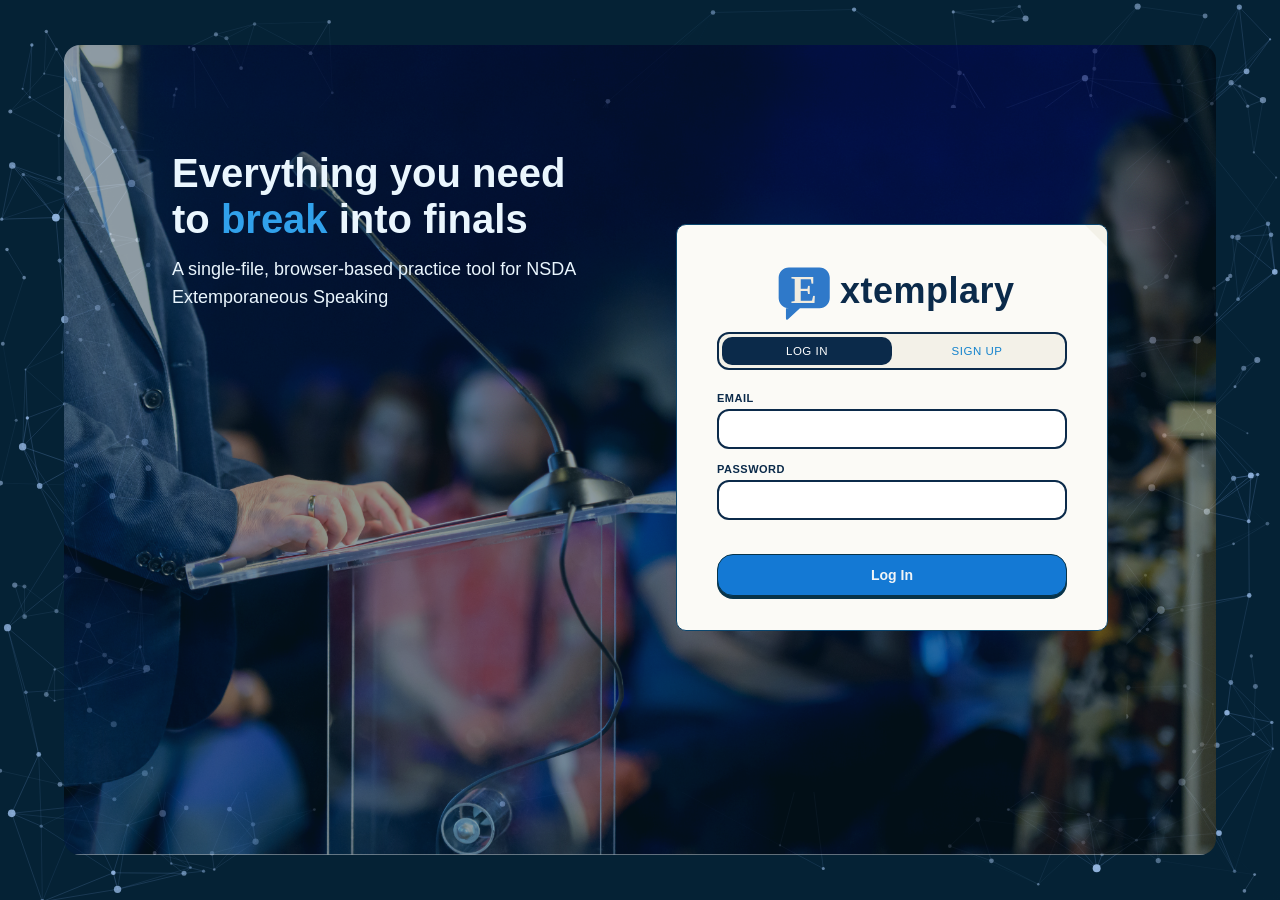
==== commit e4939d1a: "edited landing site" ====
--- a/index.html
+++ b/index.html
@@ -303,7 +303,7 @@
           </div>
           <div class="sp-body" style="padding-bottom:14px;">
             <div class="shortcut-group-label">Recording &amp; Playback</div>
-            <div class="shortcut-row"><span>Start / stop recording — or play / pause video while reviewing</span><kbd>Space</kbd></div>
+            <div class="shortcut-row"><span>Start/stop recording  and play/pause video</span><kbd>Space</kbd></div>
             <div class="shortcut-row"><span>Toggle prep timer</span><kbd>T</kbd></div>
             <div class="shortcut-row"><span>Toggle time signal settings</span><kbd>S</kbd></div>
 
--- a/style.css
+++ b/style.css
@@ -761,6 +761,16 @@
   .auth-submit:focus, .auth-submit:focus-visible{outline:none;}
   .auth-submit:disabled{opacity:0.65;cursor:default;box-shadow:0 var(--shadow-offset-md) 0 var(--color-blue-shadow);transform:none;}
 
+  body.landing-page .auth-submit{
+    border-width:1.5px;box-shadow:0 var(--shadow-offset-sm) 0 var(--color-blue-shadow);
+  }
+  body.landing-page .auth-submit:active{transform:translateY(var(--shadow-offset-sm));}
+  body.landing-page .auth-submit:disabled{box-shadow:0 var(--shadow-offset-sm) 0 var(--color-blue-shadow);}
+  body.landing-page .btn.primary{box-shadow:0 var(--shadow-offset-sm) 0 var(--color-blue-shadow);}
+  body.landing-page .btn.primary:active{transform:translateY(var(--shadow-offset-sm));}
+  body.landing-page .demo-signup-btn{border-width:1.5px;box-shadow:0 var(--shadow-offset-sm) 0 var(--color-blue-shadow);}
+  body.landing-page .demo-signup-btn:active{transform:translateY(var(--shadow-offset-sm));}
+
   .landing-scroll-cue{
     position:absolute;bottom:22px;left:50%;transform:translateX(-50%);
     display:flex;flex-direction:column;align-items:center;gap:6px;color:var(--chrome-text-dim);
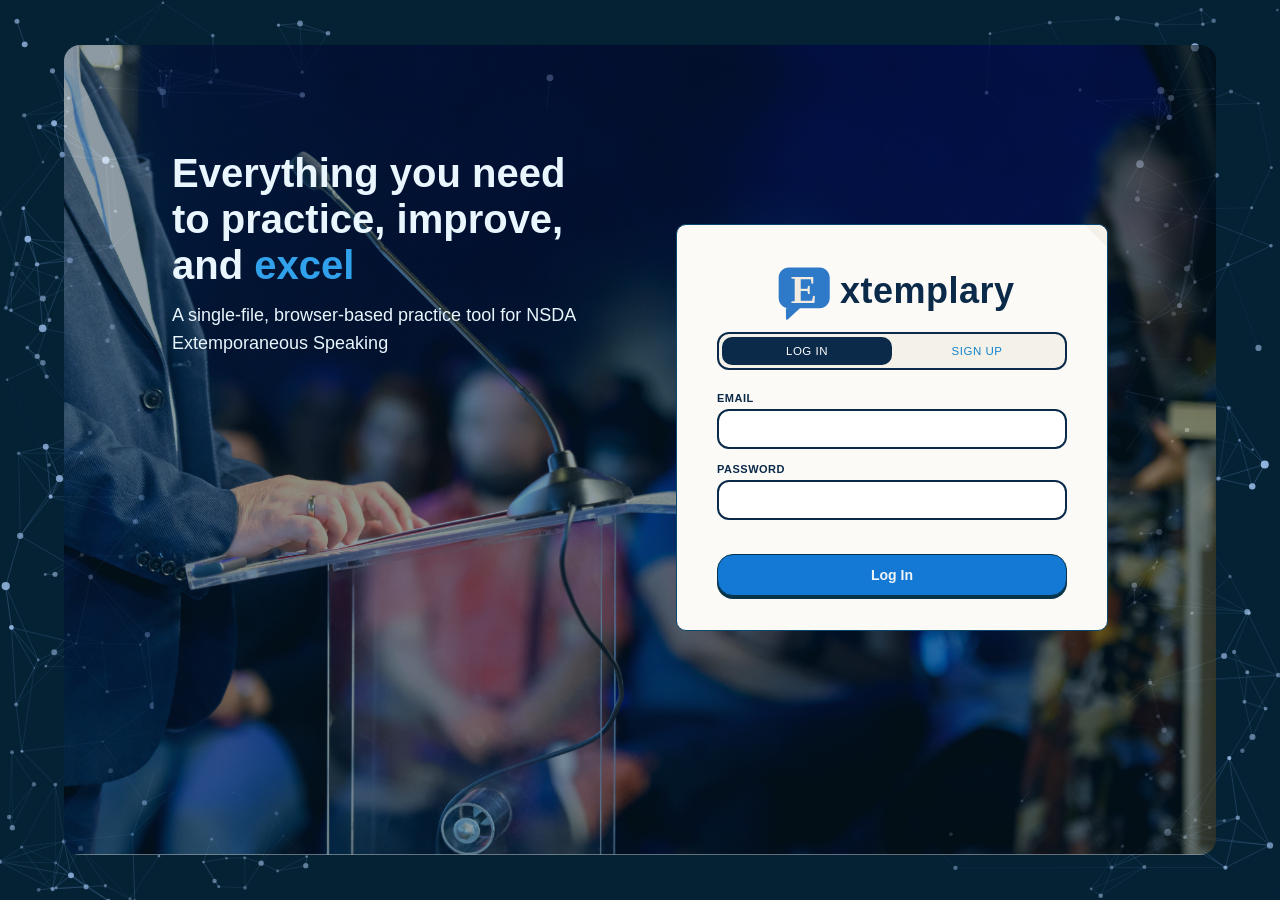
==== commit e0391864: "added logos next to model name" ====
--- a/index.html
+++ b/index.html
@@ -224,52 +224,73 @@
                 <button type="button" class="mode-switch-btn tier-switch-btn tier-frontier" data-tier="frontier" role="tab" aria-selected="false">Frontier</button>
               </div>
               <button type="button" class="model-picker-option active" data-model="llama" data-tier="free" role="option" aria-selected="true">
+                <div class="model-picker-option-inner">
+                <span class="model-picker-option-logo" style="background:#10a37f">O</span>
                 <span class="model-picker-option-text">
                   <span class="model-picker-option-name-row"><span class="model-picker-option-name">GPT-OSS 120B</span><span class="model-star-rating" aria-label="1 of 5 stars"><svg class="star-icon filled" viewBox="0 0 24 24" width="10" height="10"><path d="M12 2.5l2.9 6.1 6.6.7-4.9 4.6 1.3 6.6L12 17.6l-5.9 3.1 1.3-6.6-4.9-4.6 6.6-.7z"/></svg><svg class="star-icon" viewBox="0 0 24 24" width="10" height="10"><path d="M12 2.5l2.9 6.1 6.6.7-4.9 4.6 1.3 6.6L12 17.6l-5.9 3.1 1.3-6.6-4.9-4.6 6.6-.7z"/></svg><svg class="star-icon" viewBox="0 0 24 24" width="10" height="10"><path d="M12 2.5l2.9 6.1 6.6.7-4.9 4.6 1.3 6.6L12 17.6l-5.9 3.1 1.3-6.6-4.9-4.6 6.6-.7z"/></svg><svg class="star-icon" viewBox="0 0 24 24" width="10" height="10"><path d="M12 2.5l2.9 6.1 6.6.7-4.9 4.6 1.3 6.6L12 17.6l-5.9 3.1 1.3-6.6-4.9-4.6 6.6-.7z"/></svg><svg class="star-icon" viewBox="0 0 24 24" width="10" height="10"><path d="M12 2.5l2.9 6.1 6.6.7-4.9 4.6 1.3 6.6L12 17.6l-5.9 3.1 1.3-6.6-4.9-4.6 6.6-.7z"/></svg></span></span>
                   <span class="model-picker-option-sub">OpenAI</span>
                 </span>
+                </div>
                 <svg class="model-picker-check" viewBox="0 0 24 24" width="16" height="16" fill="none" stroke="currentColor" stroke-width="2.5" stroke-linecap="round" stroke-linejoin="round"><polyline points="20 6 9 17 4 12"></polyline></svg>
               </button>
               <button type="button" class="model-picker-option" data-model="glm52" data-tier="free" role="option" aria-selected="false">
+                <div class="model-picker-option-inner">
+                <span class="model-picker-option-logo" style="background:#5c3fa8">Z</span>
                 <span class="model-picker-option-text">
                   <span class="model-picker-option-name-row"><span class="model-picker-option-name">GLM 5.2</span><span class="model-star-rating" aria-label="3 of 5 stars"><svg class="star-icon filled" viewBox="0 0 24 24" width="10" height="10"><path d="M12 2.5l2.9 6.1 6.6.7-4.9 4.6 1.3 6.6L12 17.6l-5.9 3.1 1.3-6.6-4.9-4.6 6.6-.7z"/></svg><svg class="star-icon filled" viewBox="0 0 24 24" width="10" height="10"><path d="M12 2.5l2.9 6.1 6.6.7-4.9 4.6 1.3 6.6L12 17.6l-5.9 3.1 1.3-6.6-4.9-4.6 6.6-.7z"/></svg><svg class="star-icon filled" viewBox="0 0 24 24" width="10" height="10"><path d="M12 2.5l2.9 6.1 6.6.7-4.9 4.6 1.3 6.6L12 17.6l-5.9 3.1 1.3-6.6-4.9-4.6 6.6-.7z"/></svg><svg class="star-icon" viewBox="0 0 24 24" width="10" height="10"><path d="M12 2.5l2.9 6.1 6.6.7-4.9 4.6 1.3 6.6L12 17.6l-5.9 3.1 1.3-6.6-4.9-4.6 6.6-.7z"/></svg><svg class="star-icon" viewBox="0 0 24 24" width="10" height="10"><path d="M12 2.5l2.9 6.1 6.6.7-4.9 4.6 1.3 6.6L12 17.6l-5.9 3.1 1.3-6.6-4.9-4.6 6.6-.7z"/></svg></span></span>
                   <span class="model-picker-option-sub">Z.ai</span>
                 </span>
+                </div>
                 <svg class="model-picker-check" viewBox="0 0 24 24" width="16" height="16" fill="none" stroke="currentColor" stroke-width="2.5" stroke-linecap="round" stroke-linejoin="round"><polyline points="20 6 9 17 4 12"></polyline></svg>
               </button>
               <button type="button" class="model-picker-option" data-model="qwen38" data-tier="free" role="option" aria-selected="false">
+                <div class="model-picker-option-inner">
+                <span class="model-picker-option-logo" style="background:#ff6a00">A</span>
                 <span class="model-picker-option-text">
                   <span class="model-picker-option-name-row"><span class="model-picker-option-name">Qwen3.8 2.4T A95B</span><span class="model-star-rating" aria-label="2 of 5 stars"><svg class="star-icon filled" viewBox="0 0 24 24" width="10" height="10"><path d="M12 2.5l2.9 6.1 6.6.7-4.9 4.6 1.3 6.6L12 17.6l-5.9 3.1 1.3-6.6-4.9-4.6 6.6-.7z"/></svg><svg class="star-icon filled" viewBox="0 0 24 24" width="10" height="10"><path d="M12 2.5l2.9 6.1 6.6.7-4.9 4.6 1.3 6.6L12 17.6l-5.9 3.1 1.3-6.6-4.9-4.6 6.6-.7z"/></svg><svg class="star-icon" viewBox="0 0 24 24" width="10" height="10"><path d="M12 2.5l2.9 6.1 6.6.7-4.9 4.6 1.3 6.6L12 17.6l-5.9 3.1 1.3-6.6-4.9-4.6 6.6-.7z"/></svg><svg class="star-icon" viewBox="0 0 24 24" width="10" height="10"><path d="M12 2.5l2.9 6.1 6.6.7-4.9 4.6 1.3 6.6L12 17.6l-5.9 3.1 1.3-6.6-4.9-4.6 6.6-.7z"/></svg><svg class="star-icon" viewBox="0 0 24 24" width="10" height="10"><path d="M12 2.5l2.9 6.1 6.6.7-4.9 4.6 1.3 6.6L12 17.6l-5.9 3.1 1.3-6.6-4.9-4.6 6.6-.7z"/></svg></span></span>
                   <span class="model-picker-option-sub">Alibaba</span>
                 </span>
+                </div>
                 <svg class="model-picker-check" viewBox="0 0 24 24" width="16" height="16" fill="none" stroke="currentColor" stroke-width="2.5" stroke-linecap="round" stroke-linejoin="round"><polyline points="20 6 9 17 4 12"></polyline></svg>
               </button>
               <button type="button" class="model-picker-option hidden" data-model="kimik3" data-tier="advanced" role="option" aria-selected="false">
+                <div class="model-picker-option-inner">
+                <span class="model-picker-option-logo" style="background:#1c1c28">M</span>
                 <span class="model-picker-option-text">
                   <span class="model-picker-option-name-row"><span class="model-picker-option-name">Kimi K3</span><span class="model-star-rating" aria-label="4 of 5 stars"><svg class="star-icon filled" viewBox="0 0 24 24" width="10" height="10"><path d="M12 2.5l2.9 6.1 6.6.7-4.9 4.6 1.3 6.6L12 17.6l-5.9 3.1 1.3-6.6-4.9-4.6 6.6-.7z"/></svg><svg class="star-icon filled" viewBox="0 0 24 24" width="10" height="10"><path d="M12 2.5l2.9 6.1 6.6.7-4.9 4.6 1.3 6.6L12 17.6l-5.9 3.1 1.3-6.6-4.9-4.6 6.6-.7z"/></svg><svg class="star-icon filled" viewBox="0 0 24 24" width="10" height="10"><path d="M12 2.5l2.9 6.1 6.6.7-4.9 4.6 1.3 6.6L12 17.6l-5.9 3.1 1.3-6.6-4.9-4.6 6.6-.7z"/></svg><svg class="star-icon filled" viewBox="0 0 24 24" width="10" height="10"><path d="M12 2.5l2.9 6.1 6.6.7-4.9 4.6 1.3 6.6L12 17.6l-5.9 3.1 1.3-6.6-4.9-4.6 6.6-.7z"/></svg><svg class="star-icon" viewBox="0 0 24 24" width="10" height="10"><path d="M12 2.5l2.9 6.1 6.6.7-4.9 4.6 1.3 6.6L12 17.6l-5.9 3.1 1.3-6.6-4.9-4.6 6.6-.7z"/></svg></span></span>
                   <span class="model-picker-option-sub">Moonshot AI</span>
                 </span>
+                </div>
                 <svg class="model-picker-check" viewBox="0 0 24 24" width="16" height="16" fill="none" stroke="currentColor" stroke-width="2.5" stroke-linecap="round" stroke-linejoin="round"><polyline points="20 6 9 17 4 12"></polyline></svg>
               </button>
               <button type="button" class="model-picker-option hidden" data-model="deepseekv4pro" data-tier="advanced" role="option" aria-selected="false">
+                <div class="model-picker-option-inner">
+                <span class="model-picker-option-logo" style="background:#0f4c9c">D</span>
                 <span class="model-picker-option-text">
                   <span class="model-picker-option-name-row"><span class="model-picker-option-name">DeepSeek V4 Pro</span><span class="model-star-rating" aria-label="3 of 5 stars"><svg class="star-icon filled" viewBox="0 0 24 24" width="10" height="10"><path d="M12 2.5l2.9 6.1 6.6.7-4.9 4.6 1.3 6.6L12 17.6l-5.9 3.1 1.3-6.6-4.9-4.6 6.6-.7z"/></svg><svg class="star-icon filled" viewBox="0 0 24 24" width="10" height="10"><path d="M12 2.5l2.9 6.1 6.6.7-4.9 4.6 1.3 6.6L12 17.6l-5.9 3.1 1.3-6.6-4.9-4.6 6.6-.7z"/></svg><svg class="star-icon filled" viewBox="0 0 24 24" width="10" height="10"><path d="M12 2.5l2.9 6.1 6.6.7-4.9 4.6 1.3 6.6L12 17.6l-5.9 3.1 1.3-6.6-4.9-4.6 6.6-.7z"/></svg><svg class="star-icon" viewBox="0 0 24 24" width="10" height="10"><path d="M12 2.5l2.9 6.1 6.6.7-4.9 4.6 1.3 6.6L12 17.6l-5.9 3.1 1.3-6.6-4.9-4.6 6.6-.7z"/></svg><svg class="star-icon" viewBox="0 0 24 24" width="10" height="10"><path d="M12 2.5l2.9 6.1 6.6.7-4.9 4.6 1.3 6.6L12 17.6l-5.9 3.1 1.3-6.6-4.9-4.6 6.6-.7z"/></svg></span></span>
                   <span class="model-picker-option-sub">DeepSeek</span>
                 </span>
+                </div>
                 <svg class="model-picker-check" viewBox="0 0 24 24" width="16" height="16" fill="none" stroke="currentColor" stroke-width="2.5" stroke-linecap="round" stroke-linejoin="round"><polyline points="20 6 9 17 4 12"></polyline></svg>
               </button>
               <button type="button" class="model-picker-option hidden" data-model="gemini37flash" data-tier="advanced" role="option" aria-selected="false">
+                <div class="model-picker-option-inner">
+                <span class="model-picker-option-logo" style="background:#4285f4">G</span>
                 <span class="model-picker-option-text">
                   <span class="model-picker-option-name-row"><span class="model-picker-option-name">Gemini 3.7 Flash</span><span class="model-star-rating" aria-label="3 of 5 stars"><svg class="star-icon filled" viewBox="0 0 24 24" width="10" height="10"><path d="M12 2.5l2.9 6.1 6.6.7-4.9 4.6 1.3 6.6L12 17.6l-5.9 3.1 1.3-6.6-4.9-4.6 6.6-.7z"/></svg><svg class="star-icon filled" viewBox="0 0 24 24" width="10" height="10"><path d="M12 2.5l2.9 6.1 6.6.7-4.9 4.6 1.3 6.6L12 17.6l-5.9 3.1 1.3-6.6-4.9-4.6 6.6-.7z"/></svg><svg class="star-icon filled" viewBox="0 0 24 24" width="10" height="10"><path d="M12 2.5l2.9 6.1 6.6.7-4.9 4.6 1.3 6.6L12 17.6l-5.9 3.1 1.3-6.6-4.9-4.6 6.6-.7z"/></svg><svg class="star-icon" viewBox="0 0 24 24" width="10" height="10"><path d="M12 2.5l2.9 6.1 6.6.7-4.9 4.6 1.3 6.6L12 17.6l-5.9 3.1 1.3-6.6-4.9-4.6 6.6-.7z"/></svg><svg class="star-icon" viewBox="0 0 24 24" width="10" height="10"><path d="M12 2.5l2.9 6.1 6.6.7-4.9 4.6 1.3 6.6L12 17.6l-5.9 3.1 1.3-6.6-4.9-4.6 6.6-.7z"/></svg></span></span>
                   <span class="model-picker-option-sub">Google</span>
                 </span>
+                </div>
                 <svg class="model-picker-check" viewBox="0 0 24 24" width="16" height="16" fill="none" stroke="currentColor" stroke-width="2.5" stroke-linecap="round" stroke-linejoin="round"><polyline points="20 6 9 17 4 12"></polyline></svg>
               </button>
               <button type="button" class="model-picker-option hidden" data-model="opus5" data-tier="frontier" role="option" aria-selected="false">
+                <div class="model-picker-option-inner">
+                <span class="model-picker-option-logo" style="background:#da7756">A</span>
                 <span class="model-picker-option-text">
                   <span class="model-picker-option-name-row"><span class="model-picker-option-name">Claude Opus 5</span><span class="model-star-rating" aria-label="5 of 5 stars"><svg class="star-icon filled" viewBox="0 0 24 24" width="10" height="10"><path d="M12 2.5l2.9 6.1 6.6.7-4.9 4.6 1.3 6.6L12 17.6l-5.9 3.1 1.3-6.6-4.9-4.6 6.6-.7z"/></svg><svg class="star-icon filled" viewBox="0 0 24 24" width="10" height="10"><path d="M12 2.5l2.9 6.1 6.6.7-4.9 4.6 1.3 6.6L12 17.6l-5.9 3.1 1.3-6.6-4.9-4.6 6.6-.7z"/></svg><svg class="star-icon filled" viewBox="0 0 24 24" width="10" height="10"><path d="M12 2.5l2.9 6.1 6.6.7-4.9 4.6 1.3 6.6L12 17.6l-5.9 3.1 1.3-6.6-4.9-4.6 6.6-.7z"/></svg><svg class="star-icon filled" viewBox="0 0 24 24" width="10" height="10"><path d="M12 2.5l2.9 6.1 6.6.7-4.9 4.6 1.3 6.6L12 17.6l-5.9 3.1 1.3-6.6-4.9-4.6 6.6-.7z"/></svg><svg class="star-icon filled" viewBox="0 0 24 24" width="10" height="10"><path d="M12 2.5l2.9 6.1 6.6.7-4.9 4.6 1.3 6.6L12 17.6l-5.9 3.1 1.3-6.6-4.9-4.6 6.6-.7z"/></svg></span></span>
                   <span class="model-picker-option-sub">Anthropic</span>
                 </span>
+                </div>
                 <svg class="model-picker-check" viewBox="0 0 24 24" width="16" height="16" fill="none" stroke="currentColor" stroke-width="2.5" stroke-linecap="round" stroke-linejoin="round"><polyline points="20 6 9 17 4 12"></polyline></svg>
               </button>
             </div>
--- a/style.css
+++ b/style.css
@@ -441,6 +441,13 @@
   }
   .model-picker-option:hover{background:var(--parchment-deep);}
   .model-picker-option.active{background:rgba(29,92,158,0.10);}
+  .model-picker-option-inner{display:flex;align-items:center;gap:10px;min-width:0;flex:1;}
+  .model-picker-option-logo{
+    flex-shrink:0;width:32px;height:32px;border-radius:10px;
+    display:flex;align-items:center;justify-content:center;
+    font-family:var(--font-display);font-size:13px;font-weight:800;color:#fff;
+    box-shadow:inset 0 -3px 0 rgba(0,0,0,0.22);
+  }
   .model-picker-option-text{display:flex;flex-direction:column;gap:2px;min-width:0;}
   .model-picker-option-name-row{display:flex;align-items:center;gap:7px;}
   .model-picker-option-name{font-family:var(--font-body);font-size:12.5px;font-weight:500;color:var(--charcoal);}
@@ -817,11 +824,11 @@
     width:34px;height:34px;border-radius:11px;background:var(--crimson);color:var(--on-accent);
     display:flex;align-items:center;justify-content:center;margin-bottom:12px;
     border:1.5px solid var(--fc-accent-dark, rgba(0,0,0,0.3));
-    box-shadow:inset 0 -7px 0 var(--fc-accent-dark, rgba(0,0,0,0.3));
+    box-shadow:inset 0 -3px 0 var(--fc-accent-dark, rgba(0,0,0,0.3));
     box-sizing:border-box;
     transform:translateZ(24px);transition:transform 0.35s ease;
   }
-  .feature-card:hover .fc-icon{transform:translateZ(34px) scale(1.06);}
+  .feature-card:hover .fc-icon{}
   .feature-card .fc-icon svg{width:20px;height:20px;}
 
   .feature-card{ position:relative; }
@@ -2571,30 +2578,29 @@
 
   .streak-summary-card{
     display:flex;align-items:center;gap:22px;flex-wrap:wrap;
-    border:1px solid var(--crimson-deep);border-radius:10px;padding:22px 26px;margin-bottom:22px;
-    background:var(--crimson);color:#fff;
+    border:1.5px solid var(--color-blue-shadow);border-radius:var(--radius-md);padding:20px 26px;margin-bottom:22px;
+    background:var(--color-blue);color:#fff;
+    box-shadow:0 var(--shadow-offset-md) 0 var(--color-blue-shadow);
   }
   .ssc-flame{width:44px;height:44px;flex-shrink:0;color:#f2ba38;}
   .ssc-flame svg{width:100%;height:100%;}
   .ssc-stats{display:flex;gap:28px;}
   .ssc-stat{display:flex;flex-direction:column;align-items:center;}
   .ssc-stat .ssc-val{font-family:var(--font-display);font-size:30px;font-weight:900;line-height:1;color:#fff;}
-  .ssc-stat .ssc-cap{font-family:var(--font-mono);font-size:10.5px;font-weight:500;text-transform:uppercase;letter-spacing:0.5px;opacity:0.85;margin-top:3px;}
-  .ssc-note{font-family:var(--font-mono);font-size:11.5px;opacity:0.85;flex:1;min-width:220px;}
+  .ssc-stat .ssc-cap{font-family:var(--font-mono);font-size:10.5px;font-weight:500;text-transform:uppercase;letter-spacing:0.5px;color:rgba(255,255,255,0.85);margin-top:3px;}
+  .ssc-note{font-family:var(--font-mono);font-size:11.5px;color:rgba(255,255,255,0.85);flex:1;min-width:220px;}
 
   .streak-calendar{
-    border:2px solid var(--charcoal);border-radius:12px;padding:24px 26px 20px;margin-bottom:22px;
-    background:rgba(255,255,255,0.68);
-    position:relative;
-    box-shadow:inset 0 0 0 4px rgba(255,255,255,0.5);
+    border:1.5px solid var(--rule);border-radius:var(--radius-md);padding:20px 22px 18px;margin-bottom:22px;
+    background:#ffffff;
   }
   .scal-head{
     display:flex;align-items:center;justify-content:space-between;margin-bottom:16px;padding-bottom:12px;
-    border-bottom:3px double var(--charcoal);
+    border-bottom:1px solid var(--rule);
   }
   .scal-head h3{
     display:flex;flex-direction:column;align-items:center;gap:2px;
-    font-family:var(--font-display);font-size:19px;font-weight:700;margin:0;color:#000;letter-spacing:0.3px;
+    font-family:var(--font-display);font-size:19px;font-weight:700;margin:0;color:var(--charcoal);letter-spacing:0.3px;
   }
   .scal-head h3::before{
     content:"Streak Calendar";
@@ -2602,10 +2608,13 @@
     color:var(--brass);opacity:0.85;order:-1;
   }
   .scal-nav{
-    width:32px;height:32px;border-radius:12px;border:2px double var(--charcoal);background:transparent;color:var(--charcoal);
-    display:flex;align-items:center;justify-content:center;cursor:pointer;transition:border-color .15s, color .15s, background .15s, transform .12s;
-  }
-  .scal-nav:hover{border-color:var(--crimson);color:var(--crimson);background:rgba(29,92,158,0.06);transform:scale(1.05);}
+    width:32px;height:32px;border-radius:11px;border:1.5px solid var(--color-blue-shadow);background:var(--color-blue);color:#ffffff;
+    display:flex;align-items:center;justify-content:center;cursor:pointer;
+    box-shadow:0 var(--shadow-offset-sm) 0 var(--color-blue-shadow);
+    transition:transform .12s;
+  }
+  .scal-nav:hover{background:var(--color-blue);}
+  .scal-nav:active{box-shadow:none;transform:translateY(var(--shadow-offset-sm));}
   .scal-dow{
     display:grid;grid-template-columns:repeat(7,1fr);margin-bottom:8px;
     background:rgba(22,40,60,0.05);border-radius:10px;
@@ -2615,30 +2624,30 @@
     color:var(--charcoal);opacity:0.7;padding:7px 0;
   }
 
-  .scal-grid{display:grid;grid-template-columns:repeat(7,1fr);gap:9px;}
+  .scal-grid{display:grid;grid-template-columns:repeat(7,1fr);gap:8px;}
   .scal-cell{
-    position:relative;min-height:72px;border-radius:12px;border:1px solid var(--rule);
+    position:relative;min-height:72px;border-radius:12px;border:1.5px solid #e4e0d3;
     display:flex;flex-direction:column;align-items:center;justify-content:flex-start;gap:3px;
     padding:7px 4px 8px;
-    cursor:pointer;background:#fff;transition:background .15s, box-shadow .15s, border-color .15s;
-  }
-  .scal-cell:hover{background:rgba(29,92,158,0.05);border-color:var(--crimson);}
+    cursor:pointer;background:#fbfaf5;transition:background .15s, box-shadow .15s, border-color .15s;
+  }
+  .scal-cell:hover{border-color:var(--brass);}
   .scal-cell.empty{visibility:hidden;cursor:default;}
 
-  .scal-cell.lit{background:var(--parchment);}
-  .scal-cell:hover.lit{background:var(--parchment-deep);}
-
-  .scal-cell.today{background:rgba(29,92,158,0.07);border-color:var(--crimson);box-shadow:inset 0 0 0 1px var(--crimson);}
+  .scal-cell.lit{background:#fff4d8;border-color:#f2ba38;}
+  .scal-cell:hover.lit{border-color:#dd9f0e;}
+
+  .scal-cell.today{background:var(--color-blue);border-color:var(--color-blue-shadow);}
   .scal-cell.today .scal-daynum{
-    background:var(--crimson);color:#fff;opacity:1;font-weight:700;
+    background:#ffffff;color:var(--color-blue);opacity:1;font-weight:700;
     width:20px;height:20px;border-radius:50%;display:flex;align-items:center;justify-content:center;
   }
-  .scal-daynum{font-family:var(--font-mono);font-size:10.5px;font-weight:500;color:#000;opacity:0.7;flex-shrink:0;}
+  .scal-daynum{font-family:var(--font-mono);font-size:10.5px;font-weight:500;color:var(--charcoal);opacity:0.7;flex-shrink:0;}
   .scal-flame{width:22px;height:22px;display:flex;align-items:center;justify-content:center;flex-shrink:0;}
   .scal-flame svg{width:100%;height:100%;}
-  .scal-flame.lit{color:#f2ba38;}
+  .scal-flame.lit{color:#dd9f0e;}
   .scal-flame.unlit{color:#dee7ed;}
-  .scal-cell.today .scal-flame.unlit{color:rgba(29,92,158,0.35);}
+  .scal-cell.today .scal-flame.unlit{color:rgba(255,255,255,0.4);}
 
   .scal-event-label{
     display:block;width:100%;font-family:var(--font-mono);font-size:12.5px;font-weight:700;
@@ -2661,60 +2670,68 @@
   }
   .scal-legend{
     display:flex;flex-wrap:wrap;gap:14px 20px;margin-top:16px;padding-top:14px;border-top:1px dashed var(--rule);
-    font-family:var(--font-mono);font-size:11px;color:#000;opacity:0.75;
+    font-family:var(--font-mono);font-size:11px;color:var(--charcoal);opacity:0.75;
   }
   .scal-legend span{display:flex;align-items:center;gap:6px;}
   .scal-legend .scal-event-dot{background:var(--brass);}
   .scal-legend .scal-goal-ring{border-color:var(--crimson);}
 
-  .sec-head{display:flex;align-items:center;justify-content:space-between;gap:14px;margin-bottom:18px;padding-bottom:14px;border-bottom:2px solid var(--rule);}
+  .sec-head{display:flex;align-items:center;justify-content:space-between;gap:14px;margin-bottom:18px;padding-bottom:14px;border-bottom:1px solid var(--rule);}
   .sec-head-title{display:flex;align-items:center;gap:11px;}
   .sec-icon{
-    width:34px;height:34px;flex-shrink:0;color:var(--crimson);
+    width:34px;height:34px;flex-shrink:0;color:#fff;background:var(--crimson);
+    border:1.5px solid var(--crimson-deep);border-radius:11px;
+    box-shadow:inset 0 -3px 0 var(--crimson-deep);
     display:flex;align-items:center;justify-content:center;
   }
-  .sec-icon svg{width:100%;height:100%;}
-  .sec-icon-trophy{color:#dd9f0e;}
-  .sec-icon-target{color:#ed1515;}
-  .sec-head h3{font-family:var(--font-display);font-size:18px;font-weight:700;margin:0;color:#000;}
+  .sec-icon svg{width:19px;height:19px;}
+  .sec-icon-trophy{background:#dd9f0e;border-color:#8f6d0a;box-shadow:inset 0 -3px 0 #8f6d0a;}
+  .sec-icon-target{background:#bf0e0e;border-color:#8b0b0b;box-shadow:inset 0 -3px 0 #8b0b0b;}
+  .sec-head h3{font-family:var(--font-display);font-size:18px;font-weight:700;margin:0;color:var(--charcoal);}
 
   .streak-events{
-    border:2px solid var(--charcoal);border-radius:10px;padding:22px 24px;margin-bottom:22px;
-    background:rgba(255,255,255,0.6);
+    border:1.5px solid var(--rule);border-radius:var(--radius-md);padding:20px 22px;margin-bottom:22px;
+    background:#ffffff;
   }
   .se-add-row{display:flex;gap:10px;flex-wrap:wrap;margin-bottom:16px;}
   .se-add-row input[type=date]{
-    font-family:var(--font-body);font-size:13px;padding:9px 10px;border:1px solid var(--rule);border-radius:10px;color:#000;background:#fff;
+    font-family:var(--font-body);font-size:13px;padding:8px 10px;border:1.5px solid #d9d4c4;border-radius:14px;
+    color:var(--charcoal);background:#fbfaf5;box-shadow:0 3px 0 #d9d4c4;
   }
   .se-add-row input[type=text]{
-    flex:1;min-width:180px;font-family:var(--font-body);font-size:13px;padding:9px 12px;border:1px solid var(--rule);border-radius:10px;color:#000;background:#fff;
-  }
-  .se-add-row input:focus{outline:none;border-color:var(--crimson);}
+    flex:1;min-width:180px;font-family:var(--font-body);font-size:13px;padding:8px 12px;
+    border:1.5px solid #d9d4c4;border-radius:14px;color:var(--charcoal);background:#fbfaf5;box-shadow:0 3px 0 #d9d4c4;
+  }
+  .se-add-row input:focus{outline:none;border-color:var(--brass);}
   .se-list{display:flex;flex-direction:column;gap:8px;}
   .se-item{
-    display:flex;align-items:center;gap:12px;padding:10px 12px;border:1px solid var(--rule);border-left:3px solid var(--brass);border-radius:10px;background:#fff;
+    display:flex;align-items:center;gap:12px;padding:10px 12px;
+    border:1.5px solid #d9d4c4;border-left:4px solid var(--brass);border-radius:14px;background:#fbfaf5;
+    box-shadow:0 3px 0 #d9d4c4;
     transition:border-color .15s;
   }
-  .se-item:hover{border-color:var(--crimson);border-left-color:var(--brass);}
+  .se-item:hover{border-color:var(--brass);}
   .se-item.past{opacity:0.6;}
   .se-item-date{font-family:var(--font-mono);font-size:11.5px;font-weight:700;color:var(--brass);flex-shrink:0;width:92px;}
-  .se-item-title{flex:1;font-size:13.5px;font-weight:500;color:#000;}
+  .se-item-title{flex:1;font-size:13.5px;font-weight:500;color:var(--charcoal);}
   .se-item-del{
-    background:none;border:none;color:#000;opacity:0.5;cursor:pointer;padding:4px;border-radius:10px;transition:opacity .12s, color .12s;
-  }
-  .se-item-del:hover{opacity:1;color:var(--crimson);}
+    display:flex;align-items:center;justify-content:center;width:26px;height:26px;flex-shrink:0;
+    background:#bf0e0e;border:1.5px solid #8b0b0b;border-radius:9px;color:#fff;cursor:pointer;padding:0;
+    box-shadow:0 2px 0 #8b0b0b;transition:transform .12s;
+  }
+  .se-item-del:hover{transform:translateY(1px);box-shadow:0 1px 0 #8b0b0b;}
   .se-past-toggle{
     margin-top:10px;font-family:var(--font-mono);font-size:11.5px;font-weight:500;color:var(--brass);cursor:pointer;text-decoration:underline;
   }
 
   .streak-goals, .history-goals{
-    border:2px solid var(--charcoal);border-radius:10px;padding:22px 24px;margin-bottom:22px;
-    background:rgba(255,255,255,0.6);
-  }
-  .hg-head{display:flex;align-items:center;justify-content:space-between;margin-bottom:18px;padding-bottom:14px;border-bottom:2px solid var(--rule);}
-  .hg-head h3{font-family:var(--font-display);font-size:18px;font-weight:700;margin:0;color:#000;}
+    border:1.5px solid var(--rule);border-radius:var(--radius-md);padding:20px 22px;margin-bottom:22px;
+    background:#ffffff;
+  }
+  .hg-head{display:flex;align-items:center;justify-content:space-between;margin-bottom:18px;padding-bottom:14px;border-bottom:1px solid var(--rule);}
+  .hg-head h3{font-family:var(--font-display);font-size:18px;font-weight:700;margin:0;color:var(--charcoal);}
   .goals-empty{
-    font-family:var(--font-mono);font-size:12px;color:#000;opacity:0.6;text-align:center;padding:18px 10px;
+    font-family:var(--font-mono);font-size:12px;color:var(--charcoal);opacity:0.6;text-align:center;padding:18px 10px;
   }
   .goals-list{display:flex;flex-direction:column;}
   .goal-card{
@@ -2734,7 +2751,7 @@
     display:flex;align-items:center;justify-content:center;
   }
   .goal-card-seal-pct{
-    font-family:var(--font-mono);font-size:16.5px;font-weight:700;color:#000;opacity:0.8;
+    font-family:var(--font-mono);font-size:16.5px;font-weight:700;color:var(--charcoal);opacity:0.8;
   }
   .goal-card.done .goal-card-seal-ring{background:conic-gradient(#61e007 calc(var(--goal-pct,0) * 1%), var(--rule) 0);}
   .goal-card.done .goal-card-seal-pct{display:none;}
@@ -2744,47 +2761,51 @@
   .goal-card.done .goal-card-check{display:inline-flex;}
   .goal-card-main{flex:1;min-width:0;}
   .goal-card-label{
-    font-family:var(--font-display);font-size:18.5px;font-weight:700;color:#000;margin-bottom:6px;line-height:1.25;
+    font-family:var(--font-display);font-size:18.5px;font-weight:700;color:var(--charcoal);margin-bottom:6px;line-height:1.25;
   }
   .goal-card-progress{
-    font-family:var(--font-mono);font-size:11.5px;font-weight:500;color:#000;opacity:0.55;letter-spacing:0.2px;
+    font-family:var(--font-mono);font-size:11.5px;font-weight:500;color:var(--charcoal);opacity:0.55;letter-spacing:0.2px;
   }
   .goal-card.done .goal-card-progress{color:#4eb306;opacity:0.85;}
   .goal-card-del{
     flex-shrink:0;width:30px;height:30px;display:flex;align-items:center;justify-content:center;
-    background:#fff;border:2px solid #ed1515;border-radius:12px;color:#ed1515;cursor:pointer;padding:0;
-    font-weight:700;transition:opacity .12s, color .12s, background .12s, border-color .12s, transform .12s;
+    background:#bf0e0e;border:1.5px solid #8b0b0b;border-radius:10px;color:#fff;cursor:pointer;padding:0;
+    box-shadow:0 2px 0 #8b0b0b;
+    font-weight:700;transition:transform .12s;
   }
   .goal-card-del svg{stroke-width:3.5;width:15px;height:15px;}
-  .goal-card-del:hover{background:#ed1515;color:#fff;border-color:#c60f0f;transform:scale(1.06);}
+  .goal-card-del:hover{transform:translateY(1px);box-shadow:0 1px 0 #8b0b0b;}
 
   .suggested-goals{margin-top:20px;padding-top:16px;border-top:1px dashed var(--rule);}
   .suggested-goals h4{
     font-family:var(--font-mono);font-size:11.5px;font-weight:700;text-transform:uppercase;letter-spacing:0.6px;
-    margin:0 0 12px;color:#000;opacity:0.7;
+    margin:0 0 12px;color:var(--charcoal);opacity:0.7;
   }
   .suggested-goals-list{display:flex;flex-direction:column;gap:10px;}
   .suggested-goal-card{
     position:relative;display:flex;align-items:center;gap:14px;
-    padding:12px 16px;border-radius:10px;
-    background:var(--parchment);border:1px solid var(--rule);
+    padding:12px 16px;border-radius:14px;
+    background:#fbfaf5;border:1.5px solid #d9d4c4;box-shadow:0 3px 0 #d9d4c4;
   }
   .sg-icon{
-    flex-shrink:0;width:32px;height:32px;border-radius:50%;
-    background:var(--brass);color:#fff;
+    flex-shrink:0;width:32px;height:32px;border-radius:11px;
+    background:var(--brass);border:1.5px solid var(--color-blue-shadow);color:#fff;
+    box-shadow:inset 0 -3px 0 var(--color-blue-shadow);
     display:flex;align-items:center;justify-content:center;
   }
   .sg-icon svg{width:17px;height:17px;}
   .sg-text{flex:1;min-width:0;}
-  .sg-label{font-size:13.5px;font-weight:500;color:#000;}
-  .sg-why{font-size:12px;color:#000;opacity:0.6;margin-top:3px;line-height:1.4;}
+  .sg-label{font-size:13.5px;font-weight:500;color:var(--charcoal);}
+  .sg-why{font-size:12px;color:var(--charcoal);opacity:0.6;margin-top:3px;line-height:1.4;}
   .sg-add{
     flex-shrink:0;font-family:var(--font-mono);font-size:12px;font-weight:700;
-    padding:9px 16px;border-radius:10px;
-    background:var(--crimson);border:1px solid var(--crimson-deep);color:#fff;cursor:pointer;
-    transition:background .15s;
-  }
-  .sg-add:hover{background:var(--crimson-deep);}
+    padding:9px 16px;border-radius:var(--radius-md);
+    background:var(--color-blue);border:1.5px solid var(--color-blue-shadow);color:#fff;cursor:pointer;
+    box-shadow:0 var(--shadow-offset-sm) 0 var(--color-blue-shadow);
+    transition:transform .12s;
+  }
+  .sg-add:hover{background:var(--color-blue);}
+  .sg-add:active{box-shadow:none;transform:translateY(var(--shadow-offset-sm));}
 
   .goal-modal-backdrop{
     position:fixed;inset:0;background:rgba(0,0,0,0.45);z-index:780;
@@ -2794,24 +2815,24 @@
   .goal-modal{
     position:fixed;top:50%;left:50%;transform:translate(-50%,-50%);z-index:790;
     width:380px;max-width:90vw;max-height:86vh;overflow-y:auto;
-    background:var(--parchment);border-radius:10px;box-shadow:0 12px 40px rgba(0,0,0,0.35);
+    background:var(--parchment);border-radius:var(--radius-md);box-shadow:0 12px 40px rgba(0,0,0,0.35);
   }
   .goal-modal.hidden, .goal-modal-backdrop.hidden{display:none;}
   .goal-modal-head{
     display:flex;align-items:center;justify-content:space-between;padding:16px 18px;
-    background:var(--charcoal);border-radius:10px 10px 0 0;
+    background:var(--charcoal);border-radius:var(--radius-md) var(--radius-md) 0 0;
   }
   .goal-modal-head span{font-family:var(--font-display);font-size:16px;color:var(--on-accent);}
   .goal-modal-body{padding:18px 20px 20px;display:flex;flex-direction:column;gap:14px;}
   .gm-field{display:flex;flex-direction:column;gap:6px;}
   .gm-field label{
-    font-family:var(--font-mono);font-size:11px;font-weight:500;text-transform:uppercase;letter-spacing:0.5px;color:#000;opacity:0.7;
+    font-family:var(--font-mono);font-size:11px;font-weight:500;text-transform:uppercase;letter-spacing:0.5px;color:var(--charcoal);opacity:0.7;
   }
   .gm-field select, .gm-field input{
-    font-family:var(--font-body);font-size:13.5px;padding:10px 12px;border:1px solid var(--rule);border-radius:10px;
-    background:#fff;color:#000;
-  }
-  .gm-field select:focus, .gm-field input:focus{outline:none;border-color:var(--crimson);}
+    font-family:var(--font-body);font-size:13.5px;padding:9px 12px;border:1.5px solid #d9d4c4;border-radius:14px;
+    background:#fbfaf5;color:var(--charcoal);box-shadow:0 3px 0 #d9d4c4;
+  }
+  .gm-field select:focus, .gm-field input:focus{outline:none;border-color:var(--brass);}
 
   @media (max-width: 640px){
     .streak-fab-count{display:none;}
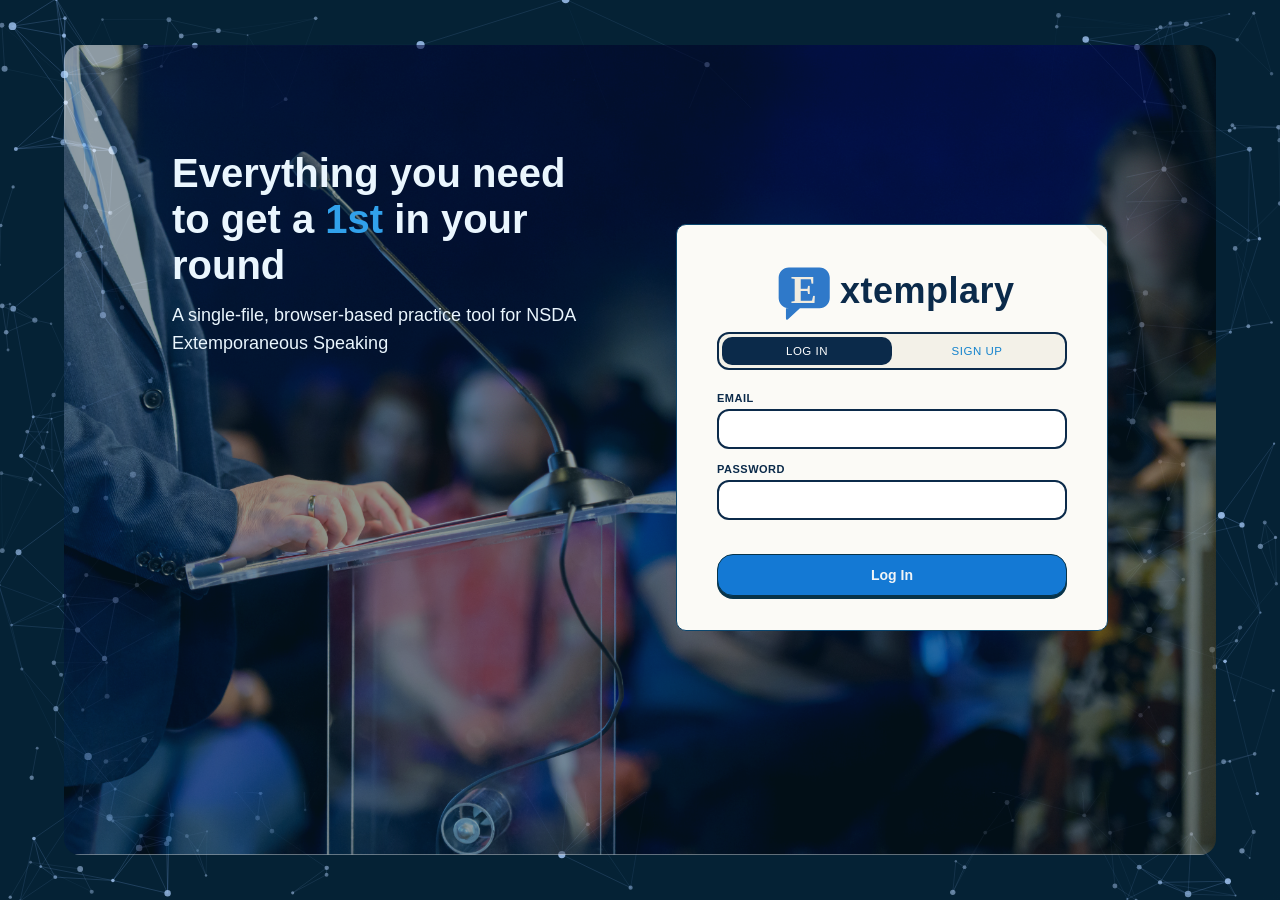
==== commit c84e5cbf: "fixed icons" ====
--- a/index.html
+++ b/index.html
@@ -225,7 +225,7 @@
               </div>
               <button type="button" class="model-picker-option active" data-model="llama" data-tier="free" role="option" aria-selected="true">
                 <div class="model-picker-option-inner">
-                <span class="model-picker-option-logo" style="background:#10a37f">O</span>
+                <span class="model-picker-option-logo"><img src="Images/openai.svg" alt="OpenAI"></span>
                 <span class="model-picker-option-text">
                   <span class="model-picker-option-name-row"><span class="model-picker-option-name">GPT-OSS 120B</span><span class="model-star-rating" aria-label="1 of 5 stars"><svg class="star-icon filled" viewBox="0 0 24 24" width="10" height="10"><path d="M12 2.5l2.9 6.1 6.6.7-4.9 4.6 1.3 6.6L12 17.6l-5.9 3.1 1.3-6.6-4.9-4.6 6.6-.7z"/></svg><svg class="star-icon" viewBox="0 0 24 24" width="10" height="10"><path d="M12 2.5l2.9 6.1 6.6.7-4.9 4.6 1.3 6.6L12 17.6l-5.9 3.1 1.3-6.6-4.9-4.6 6.6-.7z"/></svg><svg class="star-icon" viewBox="0 0 24 24" width="10" height="10"><path d="M12 2.5l2.9 6.1 6.6.7-4.9 4.6 1.3 6.6L12 17.6l-5.9 3.1 1.3-6.6-4.9-4.6 6.6-.7z"/></svg><svg class="star-icon" viewBox="0 0 24 24" width="10" height="10"><path d="M12 2.5l2.9 6.1 6.6.7-4.9 4.6 1.3 6.6L12 17.6l-5.9 3.1 1.3-6.6-4.9-4.6 6.6-.7z"/></svg><svg class="star-icon" viewBox="0 0 24 24" width="10" height="10"><path d="M12 2.5l2.9 6.1 6.6.7-4.9 4.6 1.3 6.6L12 17.6l-5.9 3.1 1.3-6.6-4.9-4.6 6.6-.7z"/></svg></span></span>
                   <span class="model-picker-option-sub">OpenAI</span>
@@ -235,7 +235,7 @@
               </button>
               <button type="button" class="model-picker-option" data-model="glm52" data-tier="free" role="option" aria-selected="false">
                 <div class="model-picker-option-inner">
-                <span class="model-picker-option-logo" style="background:#5c3fa8">Z</span>
+                <span class="model-picker-option-logo"><img src="Images/zhipu.svg" alt="Z.ai"></span>
                 <span class="model-picker-option-text">
                   <span class="model-picker-option-name-row"><span class="model-picker-option-name">GLM 5.2</span><span class="model-star-rating" aria-label="3 of 5 stars"><svg class="star-icon filled" viewBox="0 0 24 24" width="10" height="10"><path d="M12 2.5l2.9 6.1 6.6.7-4.9 4.6 1.3 6.6L12 17.6l-5.9 3.1 1.3-6.6-4.9-4.6 6.6-.7z"/></svg><svg class="star-icon filled" viewBox="0 0 24 24" width="10" height="10"><path d="M12 2.5l2.9 6.1 6.6.7-4.9 4.6 1.3 6.6L12 17.6l-5.9 3.1 1.3-6.6-4.9-4.6 6.6-.7z"/></svg><svg class="star-icon filled" viewBox="0 0 24 24" width="10" height="10"><path d="M12 2.5l2.9 6.1 6.6.7-4.9 4.6 1.3 6.6L12 17.6l-5.9 3.1 1.3-6.6-4.9-4.6 6.6-.7z"/></svg><svg class="star-icon" viewBox="0 0 24 24" width="10" height="10"><path d="M12 2.5l2.9 6.1 6.6.7-4.9 4.6 1.3 6.6L12 17.6l-5.9 3.1 1.3-6.6-4.9-4.6 6.6-.7z"/></svg><svg class="star-icon" viewBox="0 0 24 24" width="10" height="10"><path d="M12 2.5l2.9 6.1 6.6.7-4.9 4.6 1.3 6.6L12 17.6l-5.9 3.1 1.3-6.6-4.9-4.6 6.6-.7z"/></svg></span></span>
                   <span class="model-picker-option-sub">Z.ai</span>
@@ -245,7 +245,7 @@
               </button>
               <button type="button" class="model-picker-option" data-model="qwen38" data-tier="free" role="option" aria-selected="false">
                 <div class="model-picker-option-inner">
-                <span class="model-picker-option-logo" style="background:#ff6a00">A</span>
+                <span class="model-picker-option-logo"><img src="Images/alibaba.png" alt="Alibaba"></span>
                 <span class="model-picker-option-text">
                   <span class="model-picker-option-name-row"><span class="model-picker-option-name">Qwen3.8 2.4T A95B</span><span class="model-star-rating" aria-label="2 of 5 stars"><svg class="star-icon filled" viewBox="0 0 24 24" width="10" height="10"><path d="M12 2.5l2.9 6.1 6.6.7-4.9 4.6 1.3 6.6L12 17.6l-5.9 3.1 1.3-6.6-4.9-4.6 6.6-.7z"/></svg><svg class="star-icon filled" viewBox="0 0 24 24" width="10" height="10"><path d="M12 2.5l2.9 6.1 6.6.7-4.9 4.6 1.3 6.6L12 17.6l-5.9 3.1 1.3-6.6-4.9-4.6 6.6-.7z"/></svg><svg class="star-icon" viewBox="0 0 24 24" width="10" height="10"><path d="M12 2.5l2.9 6.1 6.6.7-4.9 4.6 1.3 6.6L12 17.6l-5.9 3.1 1.3-6.6-4.9-4.6 6.6-.7z"/></svg><svg class="star-icon" viewBox="0 0 24 24" width="10" height="10"><path d="M12 2.5l2.9 6.1 6.6.7-4.9 4.6 1.3 6.6L12 17.6l-5.9 3.1 1.3-6.6-4.9-4.6 6.6-.7z"/></svg><svg class="star-icon" viewBox="0 0 24 24" width="10" height="10"><path d="M12 2.5l2.9 6.1 6.6.7-4.9 4.6 1.3 6.6L12 17.6l-5.9 3.1 1.3-6.6-4.9-4.6 6.6-.7z"/></svg></span></span>
                   <span class="model-picker-option-sub">Alibaba</span>
@@ -255,7 +255,7 @@
               </button>
               <button type="button" class="model-picker-option hidden" data-model="kimik3" data-tier="advanced" role="option" aria-selected="false">
                 <div class="model-picker-option-inner">
-                <span class="model-picker-option-logo" style="background:#1c1c28">M</span>
+                <span class="model-picker-option-logo"><img src="Images/kimi.svg" alt="Moonshot AI"></span>
                 <span class="model-picker-option-text">
                   <span class="model-picker-option-name-row"><span class="model-picker-option-name">Kimi K3</span><span class="model-star-rating" aria-label="4 of 5 stars"><svg class="star-icon filled" viewBox="0 0 24 24" width="10" height="10"><path d="M12 2.5l2.9 6.1 6.6.7-4.9 4.6 1.3 6.6L12 17.6l-5.9 3.1 1.3-6.6-4.9-4.6 6.6-.7z"/></svg><svg class="star-icon filled" viewBox="0 0 24 24" width="10" height="10"><path d="M12 2.5l2.9 6.1 6.6.7-4.9 4.6 1.3 6.6L12 17.6l-5.9 3.1 1.3-6.6-4.9-4.6 6.6-.7z"/></svg><svg class="star-icon filled" viewBox="0 0 24 24" width="10" height="10"><path d="M12 2.5l2.9 6.1 6.6.7-4.9 4.6 1.3 6.6L12 17.6l-5.9 3.1 1.3-6.6-4.9-4.6 6.6-.7z"/></svg><svg class="star-icon filled" viewBox="0 0 24 24" width="10" height="10"><path d="M12 2.5l2.9 6.1 6.6.7-4.9 4.6 1.3 6.6L12 17.6l-5.9 3.1 1.3-6.6-4.9-4.6 6.6-.7z"/></svg><svg class="star-icon" viewBox="0 0 24 24" width="10" height="10"><path d="M12 2.5l2.9 6.1 6.6.7-4.9 4.6 1.3 6.6L12 17.6l-5.9 3.1 1.3-6.6-4.9-4.6 6.6-.7z"/></svg></span></span>
                   <span class="model-picker-option-sub">Moonshot AI</span>
@@ -265,7 +265,7 @@
               </button>
               <button type="button" class="model-picker-option hidden" data-model="deepseekv4pro" data-tier="advanced" role="option" aria-selected="false">
                 <div class="model-picker-option-inner">
-                <span class="model-picker-option-logo" style="background:#0f4c9c">D</span>
+                <span class="model-picker-option-logo"><img src="Images/deepseek.svg" alt="DeepSeek"></span>
                 <span class="model-picker-option-text">
                   <span class="model-picker-option-name-row"><span class="model-picker-option-name">DeepSeek V4 Pro</span><span class="model-star-rating" aria-label="3 of 5 stars"><svg class="star-icon filled" viewBox="0 0 24 24" width="10" height="10"><path d="M12 2.5l2.9 6.1 6.6.7-4.9 4.6 1.3 6.6L12 17.6l-5.9 3.1 1.3-6.6-4.9-4.6 6.6-.7z"/></svg><svg class="star-icon filled" viewBox="0 0 24 24" width="10" height="10"><path d="M12 2.5l2.9 6.1 6.6.7-4.9 4.6 1.3 6.6L12 17.6l-5.9 3.1 1.3-6.6-4.9-4.6 6.6-.7z"/></svg><svg class="star-icon filled" viewBox="0 0 24 24" width="10" height="10"><path d="M12 2.5l2.9 6.1 6.6.7-4.9 4.6 1.3 6.6L12 17.6l-5.9 3.1 1.3-6.6-4.9-4.6 6.6-.7z"/></svg><svg class="star-icon" viewBox="0 0 24 24" width="10" height="10"><path d="M12 2.5l2.9 6.1 6.6.7-4.9 4.6 1.3 6.6L12 17.6l-5.9 3.1 1.3-6.6-4.9-4.6 6.6-.7z"/></svg><svg class="star-icon" viewBox="0 0 24 24" width="10" height="10"><path d="M12 2.5l2.9 6.1 6.6.7-4.9 4.6 1.3 6.6L12 17.6l-5.9 3.1 1.3-6.6-4.9-4.6 6.6-.7z"/></svg></span></span>
                   <span class="model-picker-option-sub">DeepSeek</span>
@@ -275,7 +275,7 @@
               </button>
               <button type="button" class="model-picker-option hidden" data-model="gemini37flash" data-tier="advanced" role="option" aria-selected="false">
                 <div class="model-picker-option-inner">
-                <span class="model-picker-option-logo" style="background:#4285f4">G</span>
+                <span class="model-picker-option-logo"><img src="Images/google.svg" alt="Google"></span>
                 <span class="model-picker-option-text">
                   <span class="model-picker-option-name-row"><span class="model-picker-option-name">Gemini 3.7 Flash</span><span class="model-star-rating" aria-label="3 of 5 stars"><svg class="star-icon filled" viewBox="0 0 24 24" width="10" height="10"><path d="M12 2.5l2.9 6.1 6.6.7-4.9 4.6 1.3 6.6L12 17.6l-5.9 3.1 1.3-6.6-4.9-4.6 6.6-.7z"/></svg><svg class="star-icon filled" viewBox="0 0 24 24" width="10" height="10"><path d="M12 2.5l2.9 6.1 6.6.7-4.9 4.6 1.3 6.6L12 17.6l-5.9 3.1 1.3-6.6-4.9-4.6 6.6-.7z"/></svg><svg class="star-icon filled" viewBox="0 0 24 24" width="10" height="10"><path d="M12 2.5l2.9 6.1 6.6.7-4.9 4.6 1.3 6.6L12 17.6l-5.9 3.1 1.3-6.6-4.9-4.6 6.6-.7z"/></svg><svg class="star-icon" viewBox="0 0 24 24" width="10" height="10"><path d="M12 2.5l2.9 6.1 6.6.7-4.9 4.6 1.3 6.6L12 17.6l-5.9 3.1 1.3-6.6-4.9-4.6 6.6-.7z"/></svg><svg class="star-icon" viewBox="0 0 24 24" width="10" height="10"><path d="M12 2.5l2.9 6.1 6.6.7-4.9 4.6 1.3 6.6L12 17.6l-5.9 3.1 1.3-6.6-4.9-4.6 6.6-.7z"/></svg></span></span>
                   <span class="model-picker-option-sub">Google</span>
@@ -285,7 +285,7 @@
               </button>
               <button type="button" class="model-picker-option hidden" data-model="opus5" data-tier="frontier" role="option" aria-selected="false">
                 <div class="model-picker-option-inner">
-                <span class="model-picker-option-logo" style="background:#da7756">A</span>
+                <span class="model-picker-option-logo"><img src="Images/claude.svg" alt="Anthropic"></span>
                 <span class="model-picker-option-text">
                   <span class="model-picker-option-name-row"><span class="model-picker-option-name">Claude Opus 5</span><span class="model-star-rating" aria-label="5 of 5 stars"><svg class="star-icon filled" viewBox="0 0 24 24" width="10" height="10"><path d="M12 2.5l2.9 6.1 6.6.7-4.9 4.6 1.3 6.6L12 17.6l-5.9 3.1 1.3-6.6-4.9-4.6 6.6-.7z"/></svg><svg class="star-icon filled" viewBox="0 0 24 24" width="10" height="10"><path d="M12 2.5l2.9 6.1 6.6.7-4.9 4.6 1.3 6.6L12 17.6l-5.9 3.1 1.3-6.6-4.9-4.6 6.6-.7z"/></svg><svg class="star-icon filled" viewBox="0 0 24 24" width="10" height="10"><path d="M12 2.5l2.9 6.1 6.6.7-4.9 4.6 1.3 6.6L12 17.6l-5.9 3.1 1.3-6.6-4.9-4.6 6.6-.7z"/></svg><svg class="star-icon filled" viewBox="0 0 24 24" width="10" height="10"><path d="M12 2.5l2.9 6.1 6.6.7-4.9 4.6 1.3 6.6L12 17.6l-5.9 3.1 1.3-6.6-4.9-4.6 6.6-.7z"/></svg><svg class="star-icon filled" viewBox="0 0 24 24" width="10" height="10"><path d="M12 2.5l2.9 6.1 6.6.7-4.9 4.6 1.3 6.6L12 17.6l-5.9 3.1 1.3-6.6-4.9-4.6 6.6-.7z"/></svg></span></span>
                   <span class="model-picker-option-sub">Anthropic</span>
--- a/style.css
+++ b/style.css
@@ -416,7 +416,7 @@
   .model-picker.open .model-picker-chevron{transform:rotate(180deg);}
   .model-picker-menu{
     position:absolute;top:calc(100% + 8px);right:0;z-index:60;
-    width:236px;max-width:min(236px, calc(100vw - 48px));
+    width:280px;max-width:min(280px, calc(100vw - 48px));
     background:var(--parchment);border:1px solid var(--rule);border-radius:16px;
     padding:6px;display:flex;flex-direction:column;gap:6px;
   }
@@ -445,12 +445,12 @@
   .model-picker-option-logo{
     flex-shrink:0;width:32px;height:32px;border-radius:10px;
     display:flex;align-items:center;justify-content:center;
-    font-family:var(--font-display);font-size:13px;font-weight:800;color:#fff;
-    box-shadow:inset 0 -3px 0 rgba(0,0,0,0.22);
-  }
-  .model-picker-option-text{display:flex;flex-direction:column;gap:2px;min-width:0;}
-  .model-picker-option-name-row{display:flex;align-items:center;gap:7px;}
-  .model-picker-option-name{font-family:var(--font-body);font-size:12.5px;font-weight:500;color:var(--charcoal);}
+    background:#fff;border:1px solid var(--rule);overflow:hidden;
+  }
+  .model-picker-option-logo img{width:100%;height:100%;object-fit:contain;padding:4px;box-sizing:border-box;}
+  .model-picker-option-text{display:flex;flex-direction:column;gap:2px;min-width:0;flex:1;}
+  .model-picker-option-name-row{display:flex;align-items:center;gap:7px;min-width:0;flex-wrap:nowrap;}
+  .model-picker-option-name{font-family:var(--font-body);font-size:12.5px;font-weight:500;color:var(--charcoal);white-space:nowrap;overflow:hidden;text-overflow:ellipsis;min-width:0;}
   .model-star-rating{display:inline-flex;align-items:center;gap:1px;margin-left:auto;flex-shrink:0;}
   .star-icon{fill:none;stroke:rgba(22,40,60,0.28);stroke-width:1.6;flex-shrink:0;}
   .star-icon.filled{fill:#d9a417;stroke:#a97b0c;}
